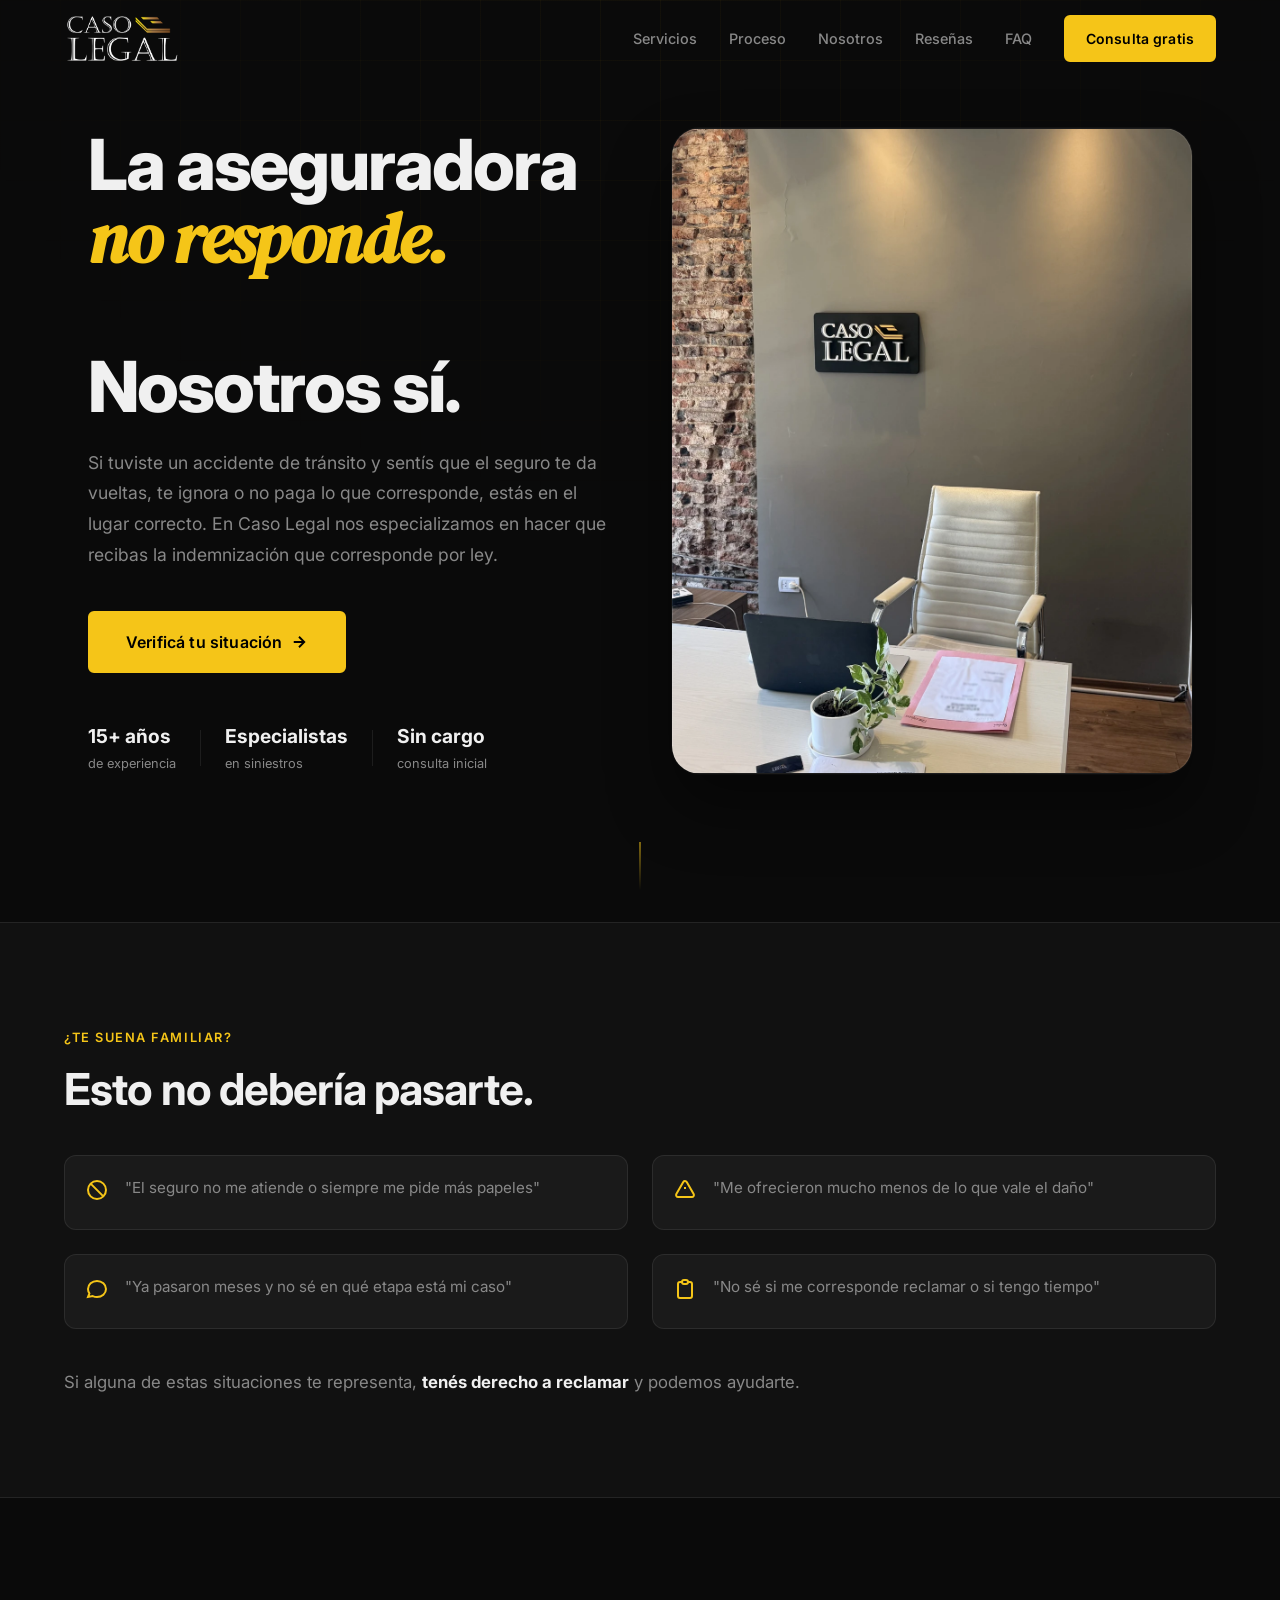
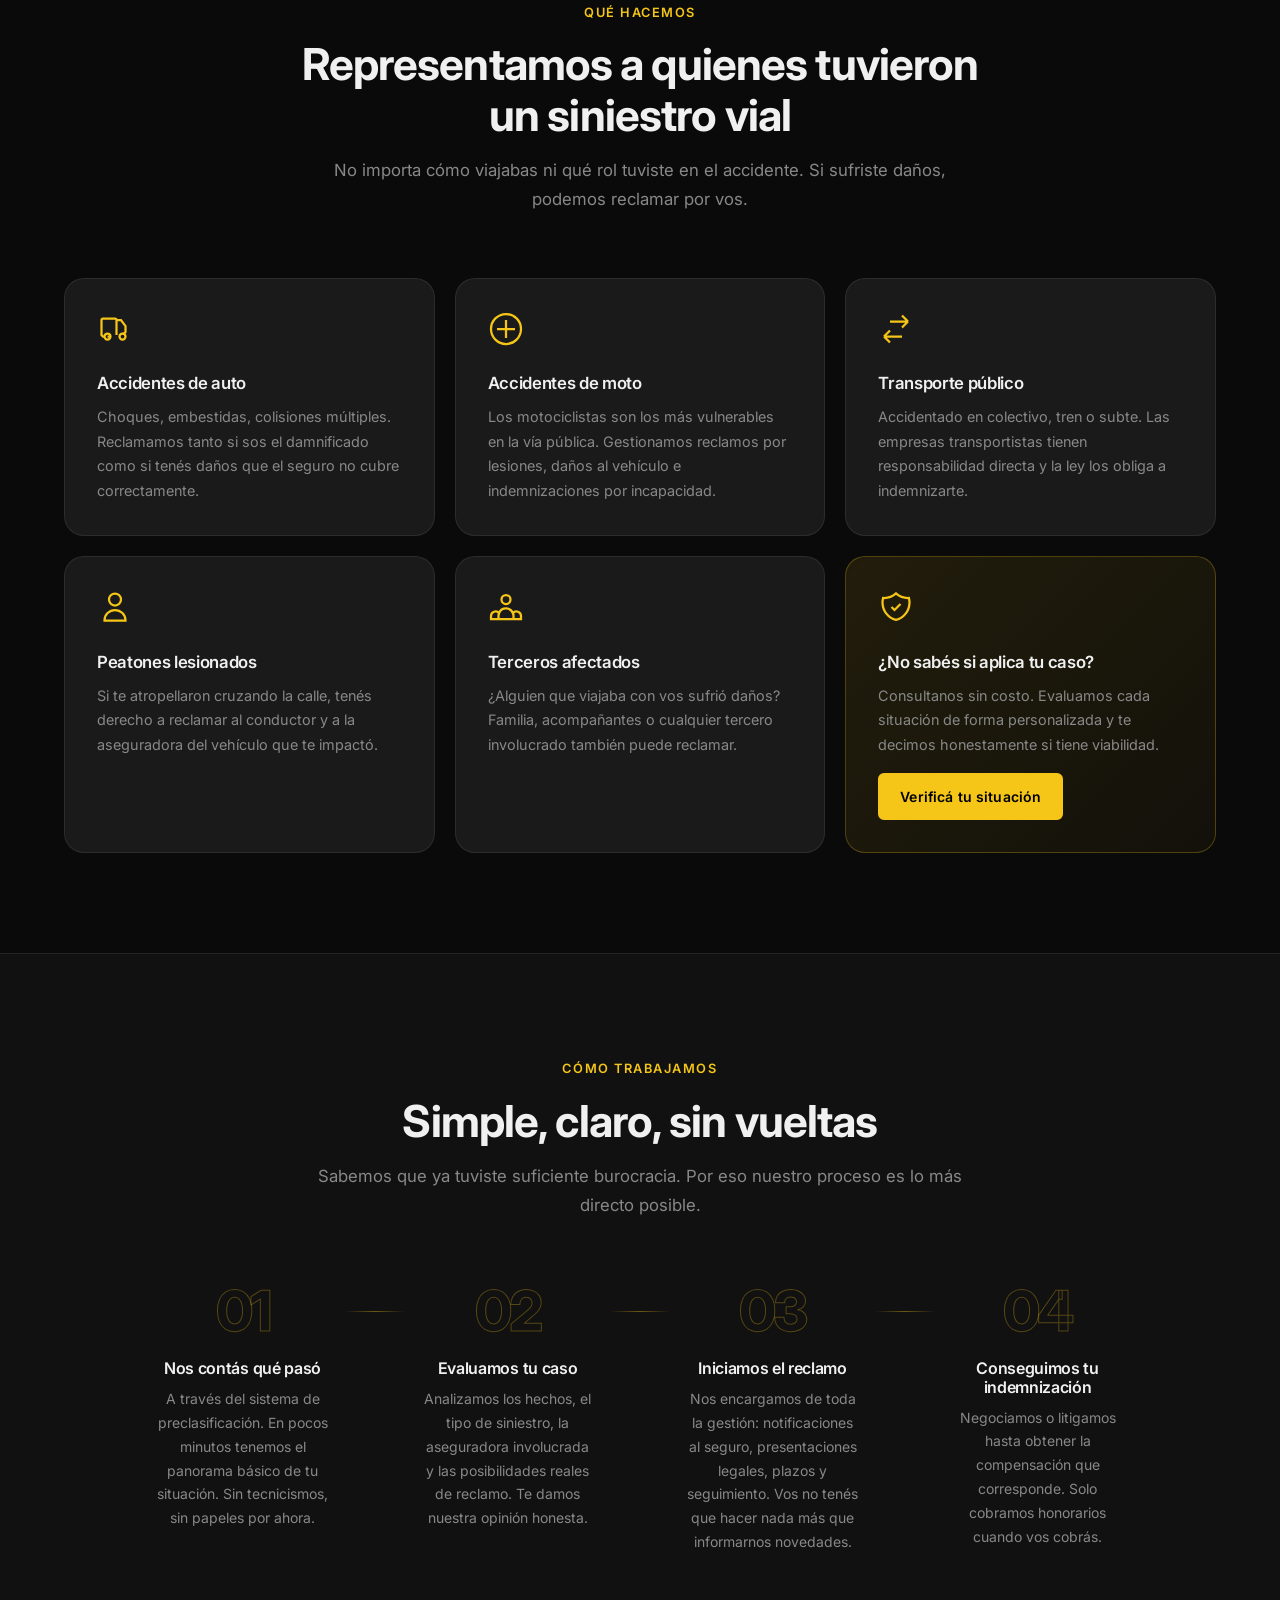
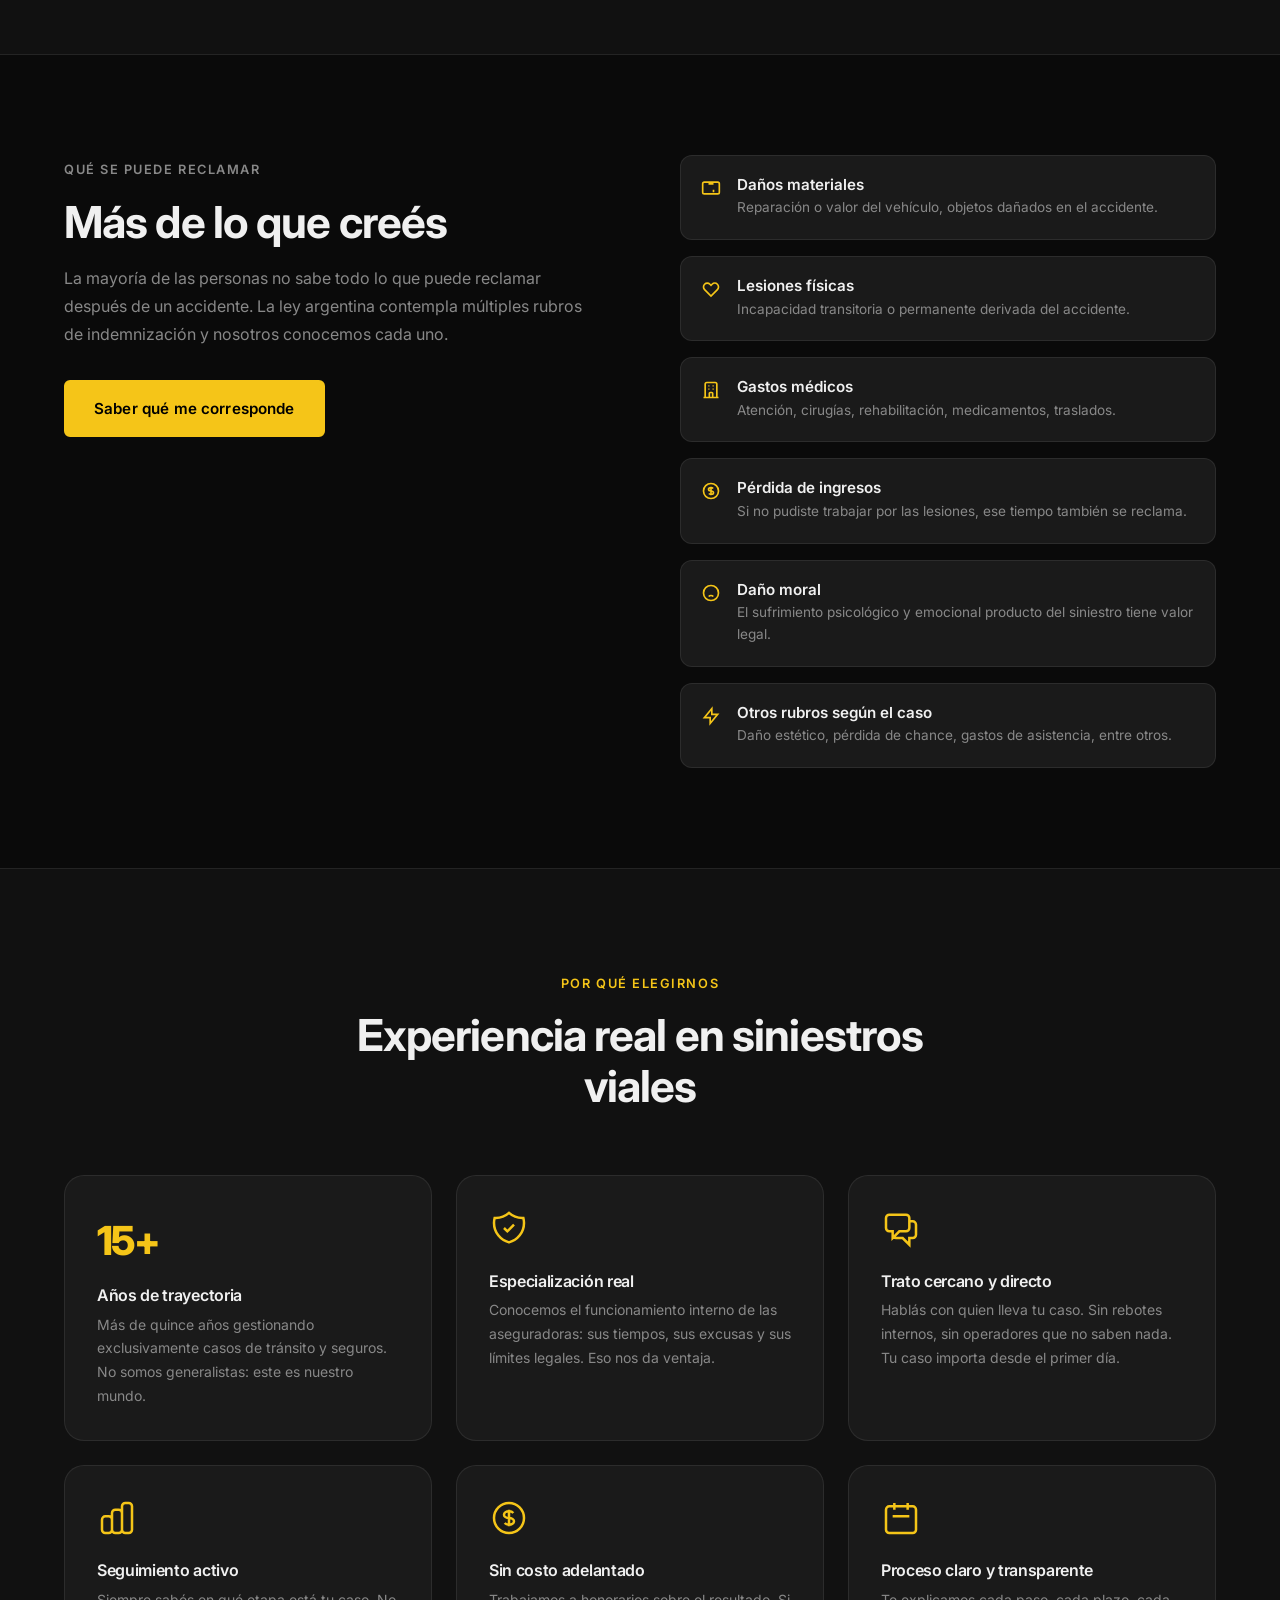
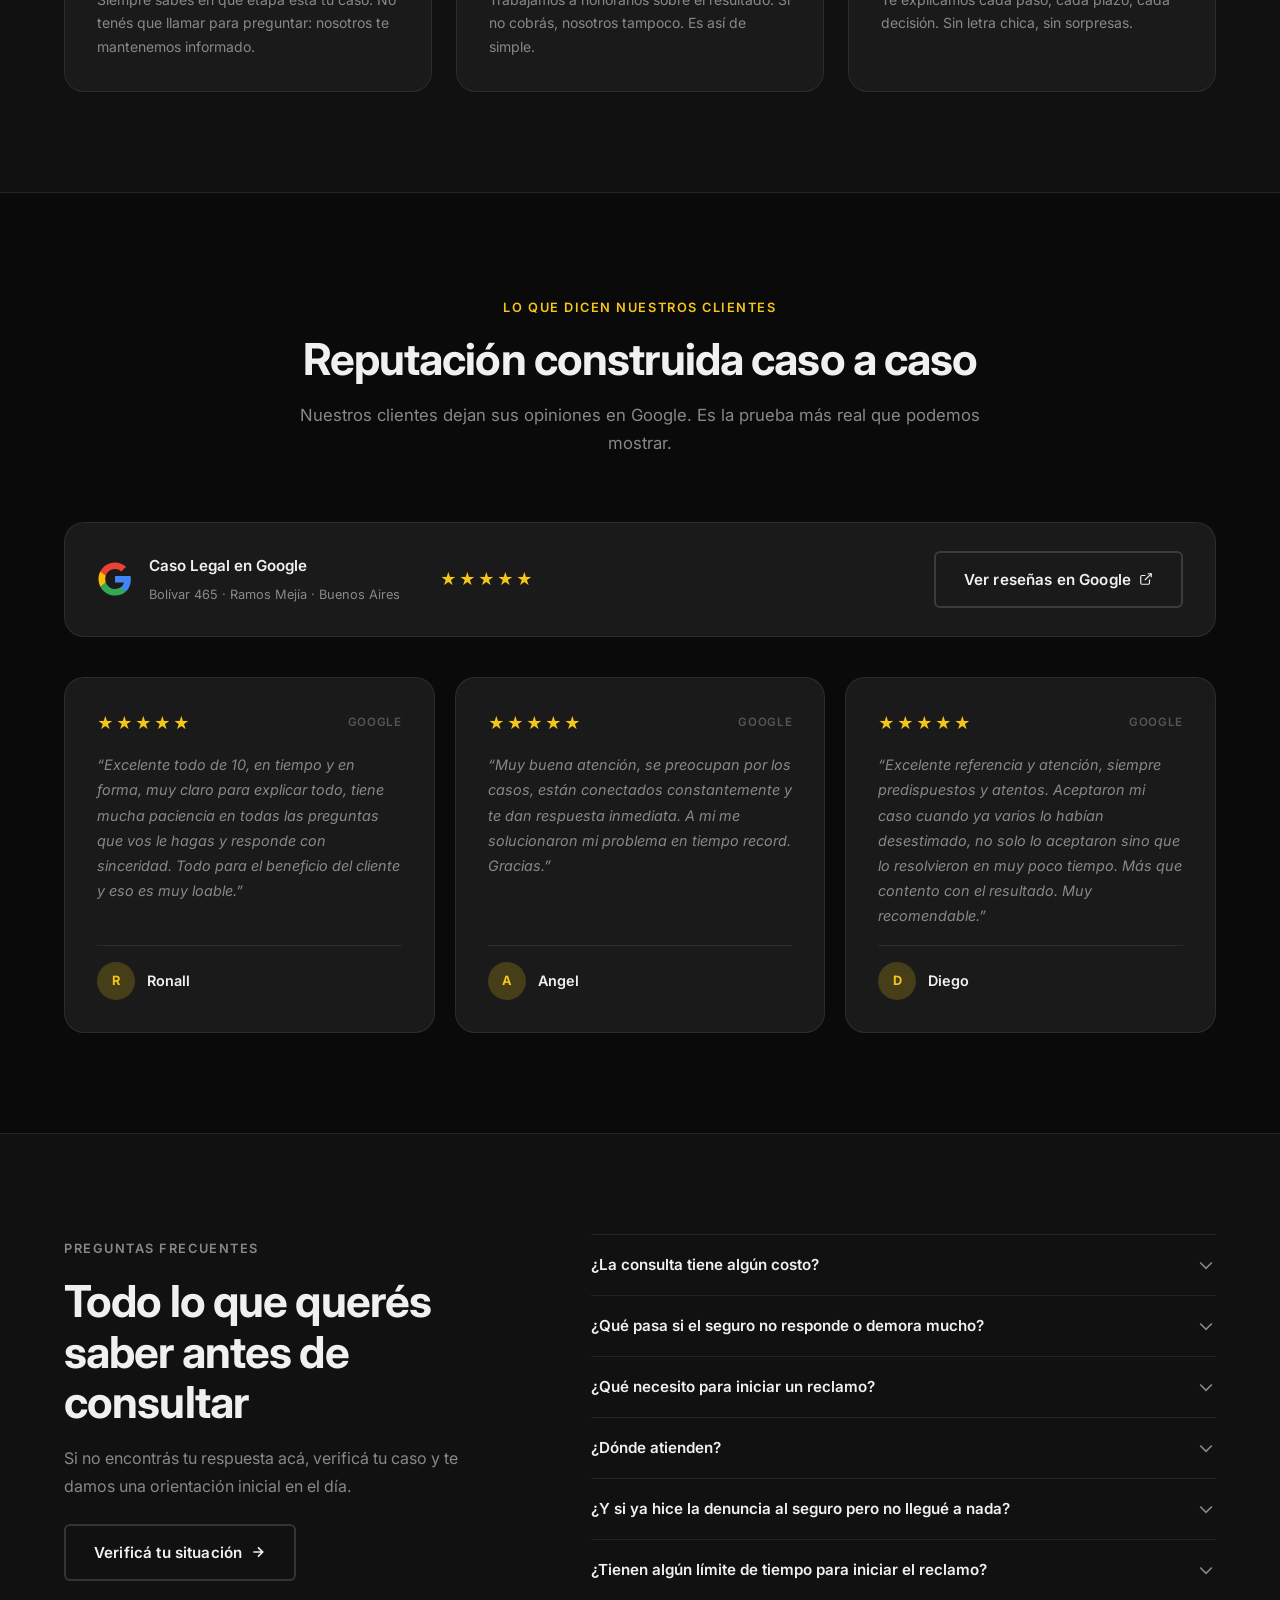
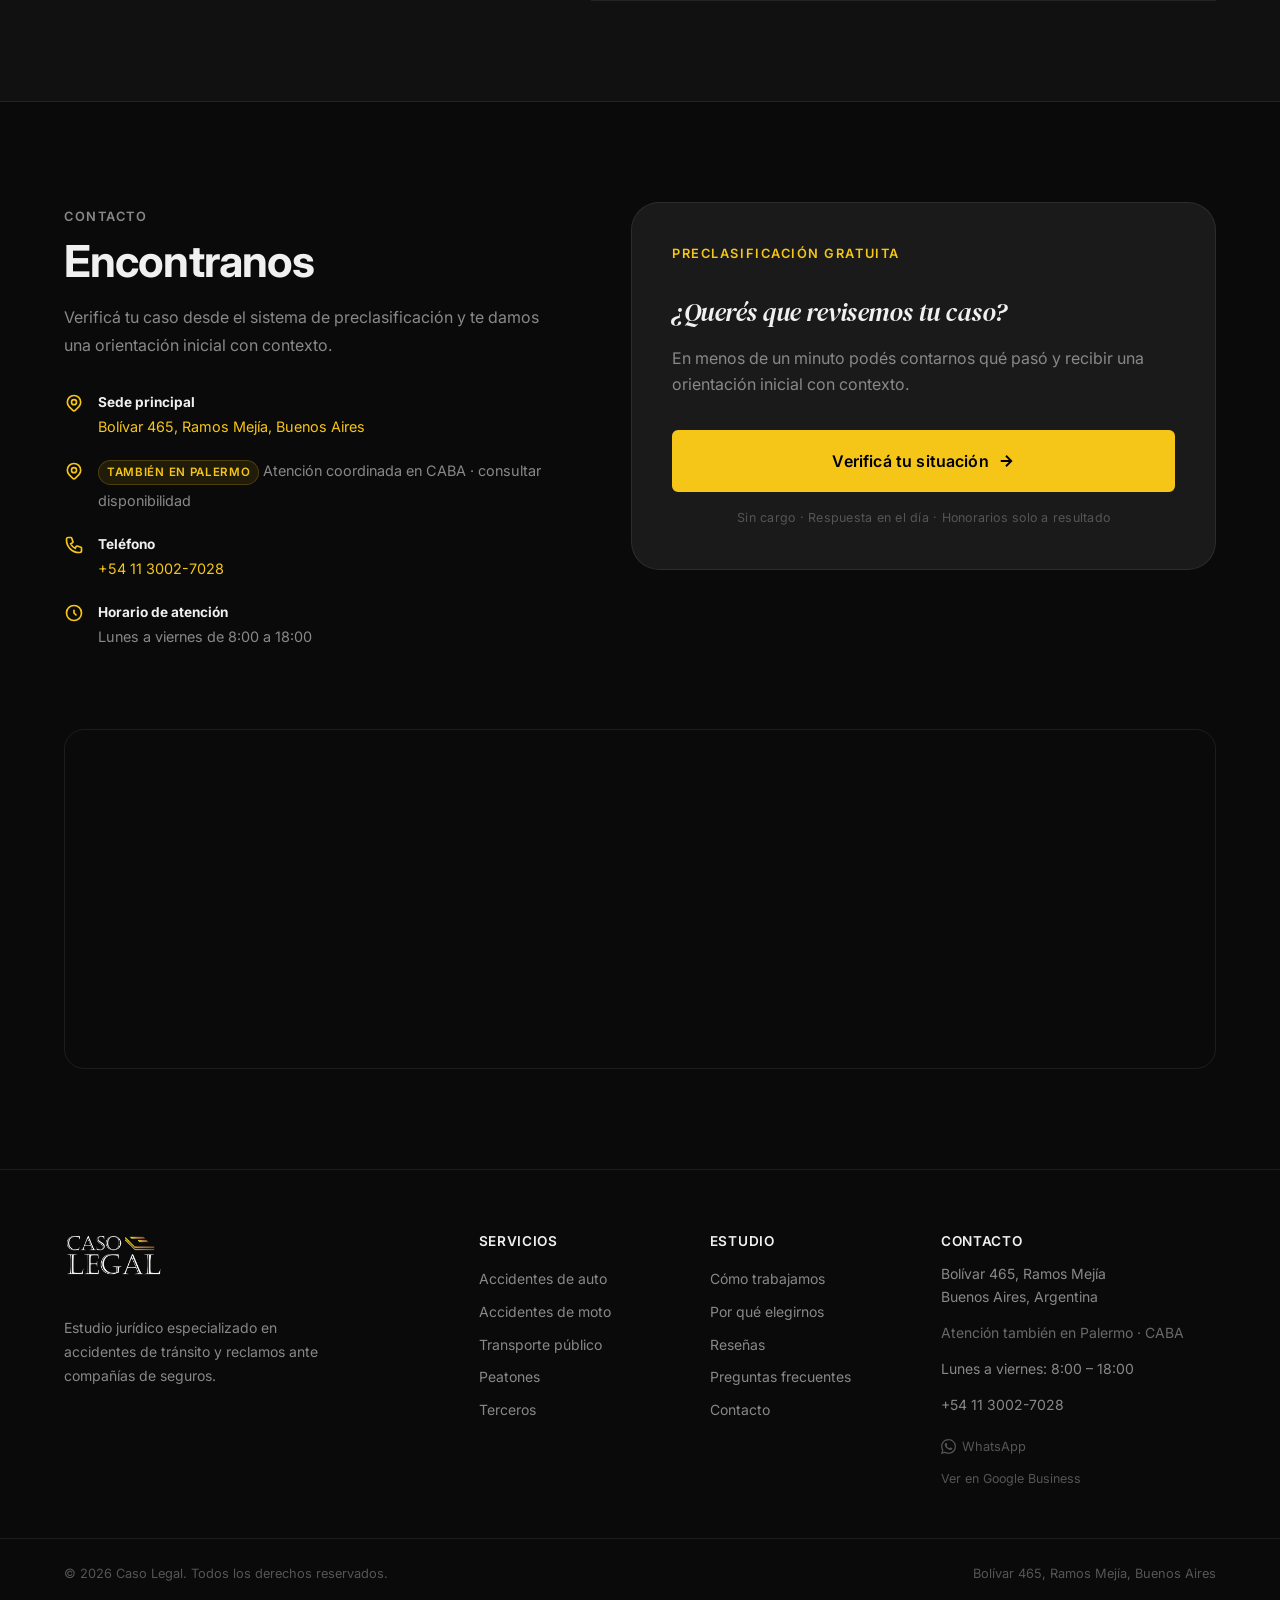
==== index.html @ 90c389dd "Fix SEO: corregir URLs con espacios y 404 de favicon - Encodear espacio en og:image y favicon href (" ====
<!DOCTYPE html>
<html lang="es">
<head>
  <!-- Google tag (gtag.js) -->
  <script async src="https://www.googletagmanager.com/gtag/js?id=G-5CNLB4M6X0"></script>
  <script>
    window.dataLayer = window.dataLayer || [];
    function gtag(){dataLayer.push(arguments);}
    gtag('js', new Date());
    gtag('config', 'G-5CNLB4M6X0');
  </script>
  <meta charset="UTF-8" />
  <meta name="viewport" content="width=device-width, initial-scale=1.0" />
  <title>Caso Legal | Abogados en Accidentes de Tránsito y Reclamos a Seguros — Ramos Mejía</title>
  <meta name="description" content="¿La aseguradora no responde o no paga lo que corresponde? En Caso Legal somos abogados especializados en accidentes de tránsito y reclamos ante seguros. Consulta gratuita. Ramos Mejía, Buenos Aires." />
  <meta name="keywords" content="abogado accidente tránsito, reclamo seguro, siniestro vial, indemnización, Ramos Mejía, Buenos Aires, GBA" />
  <meta property="og:title" content="Caso Legal | Reclamos ante Aseguradoras — Ramos Mejía" />
  <meta property="og:description" content="¿El seguro no te responde? Somos abogados especializados en accidentes de tránsito. Consulta gratuita, sin compromiso." />
  <meta property="og:type" content="website" />
  <meta property="og:url" content="https://casolegal.com.ar/" />
  <meta property="og:image" content="https://casolegal.com.ar/Logo/logo%20chico.png" />
  <meta name="robots" content="index, follow" />
  <link rel="canonical" href="https://casolegal.com.ar/" />
  <link rel="icon" href="/Logo/logo%20chico.png" type="image/png" />
  <link rel="preconnect" href="https://fonts.googleapis.com" />
  <link rel="preconnect" href="https://fonts.gstatic.com" crossorigin />
  <link href="https://fonts.googleapis.com/css2?family=Inter:wght@300;400;500;600;700;800;900&family=DM+Serif+Display:ital@0;1&display=swap" rel="stylesheet" />
  <link rel="stylesheet" href="styles.css" />
  <!-- Schema.org LegalService -->
  <script type="application/ld+json">
  {
    "@context": "https://schema.org",
    "@type": "LegalService",
    "name": "Caso Legal",
    "description": "Estudio jurídico especializado en accidentes de tránsito y reclamos ante compañías de seguros en Ramos Mejía y Palermo, AMBA.",
    "url": "https://casolegal.com.ar/",
    "telephone": "+54-11-3002-7028",
    "priceRange": "Sin costo inicial — honorarios sobre resultado",
    "openingHours": "Mo-Fr 08:00-18:00",
    "address": {
      "@type": "PostalAddress",
      "streetAddress": "Bolívar 465",
      "addressLocality": "Ramos Mejía",
      "addressRegion": "Buenos Aires",
      "addressCountry": "AR"
    },
    "geo": {
      "@type": "GeoCoordinates",
      "latitude": -34.6445,
      "longitude": -58.5632
    },
    "areaServed": [
      {"@type": "City", "name": "Ramos Mejía"},
      {"@type": "City", "name": "Buenos Aires"},
      {"@type": "AdministrativeArea", "name": "Gran Buenos Aires"}
    ],
    "hasOfferCatalog": {
      "@type": "OfferCatalog",
      "name": "Servicios legales en siniestros viales",
      "itemListElement": [
        {"@type": "Offer", "itemOffered": {"@type": "Service", "name": "Reclamos por accidentes de auto"}},
        {"@type": "Offer", "itemOffered": {"@type": "Service", "name": "Reclamos por accidentes de moto"}},
        {"@type": "Offer", "itemOffered": {"@type": "Service", "name": "Accidentes en transporte público"}},
        {"@type": "Offer", "itemOffered": {"@type": "Service", "name": "Peatones lesionados"}},
        {"@type": "Offer", "itemOffered": {"@type": "Service", "name": "Reclamos ante aseguradoras"}}
      ]
    },
    "aggregateRating": {
      "@type": "AggregateRating",
      "ratingValue": "5.0",
      "reviewCount": "74"
    },
    "sameAs": [
      "https://share.google/JOAgmfqNT6yt0iKP3"
    ]
  }
  </script>

  <!-- Schema.org FAQPage — genera rich snippets en resultados de Google -->
  <script type="application/ld+json">
  {
    "@context": "https://schema.org",
    "@type": "FAQPage",
    "mainEntity": [
      {
        "@type": "Question",
        "name": "¿La consulta tiene algún costo?",
        "acceptedAnswer": {
          "@type": "Answer",
          "text": "No. La consulta inicial es completamente gratuita y sin compromiso. Evaluamos tu caso, te explicamos si tenés posibilidades reales de reclamo y recién ahí decidís si querés seguir con nosotros."
        }
      },
      {
        "@type": "Question",
        "name": "¿Qué pasa si el seguro no responde o demora mucho?",
        "acceptedAnswer": {
          "@type": "Answer",
          "text": "La demora o falta de respuesta de una aseguradora puede tener consecuencias legales para ellos. En Caso Legal sabemos cómo presionar dentro del marco legal para que la aseguradora responda y cumpla con sus obligaciones."
        }
      },
      {
        "@type": "Question",
        "name": "¿Qué necesito para iniciar un reclamo?",
        "acceptedAnswer": {
          "@type": "Answer",
          "text": "Con los datos básicos del accidente alcanza para empezar: fecha, lugar, qué pasó y los datos del otro vehículo o empresa involucrada. Si tenés la denuncia policial o la del seguro, mejor, pero no es indispensable en esta etapa."
        }
      },
      {
        "@type": "Question",
        "name": "¿Dónde atienden?",
        "acceptedAnswer": {
          "@type": "Answer",
          "text": "La sede principal está en Bolívar 465, Ramos Mejía, Buenos Aires. También se coordina atención en Palermo para quienes están en CABA. Para casos del conurbano o de otras zonas, las consultas y el seguimiento pueden hacerse de forma remota."
        }
      },
      {
        "@type": "Question",
        "name": "¿Y si ya hice la denuncia al seguro pero no llegué a nada?",
        "acceptedAnswer": {
          "@type": "Answer",
          "text": "Podemos tomar el caso en cualquier etapa del proceso. Que ya hayas hecho la denuncia no significa que el reclamo terminó: muchas veces es el punto de partida de la negociación real."
        }
      },
      {
        "@type": "Question",
        "name": "¿Tienen algún límite de tiempo para iniciar el reclamo?",
        "acceptedAnswer": {
          "@type": "Answer",
          "text": "Sí. La ley establece plazos de prescripción para los reclamos. Depende del tipo de caso, pero en general son entre 1 y 3 años desde el accidente. Es importante no esperar demasiado y consultar antes de que prescriba el plazo."
        }
      }
    ]
  }
  </script>
</head>
<body>

  <!-- ========== NAVBAR ========== -->
  <header class="navbar" id="navbar">
    <div class="container navbar__inner">
      <a href="#" class="navbar__logo" aria-label="Caso Legal - Inicio">
        <!--
          LOGO: archivo Logo/logo chico.png
          Si el logo incluye el texto "Caso Legal", el span de abajo se oculta automáticamente via CSS.
          Si el logo falla al cargar, el texto de respaldo aparece.
        -->
        <img
          src="Logo/logo chico.png"
          alt="Caso Legal"
          class="navbar__logo-img"
          onerror="this.style.display='none';this.nextElementSibling.removeAttribute('hidden');"
        />
        <span class="logo-text" hidden aria-hidden="true">Caso<span class="logo-accent">Legal</span></span>
      </a>
      <nav class="navbar__links" aria-label="Navegación principal">
        <a href="#servicios">Servicios</a>
        <a href="#como-trabajamos">Proceso</a>
        <a href="#por-que-nosotros">Nosotros</a>
        <a href="#reseñas">Reseñas</a>
        <a href="#faq">FAQ</a>
        <a href="#contacto" class="btn btn--sm btn--yellow">Consulta gratis</a>
      </nav>
      <button class="navbar__hamburger" id="hamburger" aria-label="Abrir menú" aria-expanded="false">
        <span></span><span></span><span></span>
      </button>
    </div>
    <div class="navbar__mobile-menu" id="mobileMenu" aria-hidden="true">
      <a href="#servicios" class="mobile-link">Servicios</a>
      <a href="#como-trabajamos" class="mobile-link">Proceso</a>
      <a href="#por-que-nosotros" class="mobile-link">Nosotros</a>
      <a href="#reseñas" class="mobile-link">Reseñas</a>
      <a href="#faq" class="mobile-link">FAQ</a>
      <a href="#contacto" class="mobile-link mobile-link--cta">Consulta gratis</a>
    </div>
  </header>

  <main>

    <!-- ========== HERO ========== -->
    <section class="hero" id="inicio">
      <div class="hero__bg-grid" aria-hidden="true"></div>
      <div class="container hero__inner">
        <div class="hero__content fade-in">
          <h1 class="hero__headline">
            La aseguradora<br/>
            <em>no responde.</em><br/>
            Nosotros sí.
          </h1>
          <p class="hero__subheadline">
            Si tuviste un accidente de tránsito y sentís que el seguro te da vueltas, te ignora o no paga lo que corresponde, estás en el lugar correcto. En Caso Legal nos especializamos en hacer que recibas la indemnización que corresponde por ley.
          </p>
          <div class="hero__ctas">
            <a href="https://consulta.casolegal.com.ar" class="btn btn--yellow btn--lg" target="_blank" rel="noopener noreferrer">
              Verificá tu situación
              <svg width="18" height="18" viewBox="0 0 24 24" fill="none" stroke="currentColor" stroke-width="2.5" aria-hidden="true"><path d="M5 12h14M12 5l7 7-7 7"/></svg>
            </a>
          </div>
          <div class="hero__trust">
            <div class="trust-item">
              <strong>15+ años</strong>
              <span>de experiencia</span>
            </div>
            <div class="trust-divider" aria-hidden="true"></div>
            <div class="trust-item">
              <strong>Especialistas</strong>
              <span>en siniestros</span>
            </div>
            <div class="trust-divider" aria-hidden="true"></div>
            <div class="trust-item">
              <strong>Sin cargo</strong>
              <span>consulta inicial</span>
            </div>
          </div>
        </div>
        <!--
          FOTO HERO: Imágenes/Caso Legal Ofi.png
          ══════════════════════════════════════════════════════
          Imagen ya sanitizada (datos sensibles eliminados).
          background-position: center center — ajustar si hace falta
          cambiar el encuadre según la composición de la foto.
          ══════════════════════════════════════════════════════
        -->
        <div class="hero__photo fade-in fade-in--delay" style="background-image: url('Imágenes/Caso Legal Ofi.webp');" role="img" aria-label="Estudio Caso Legal — Bolívar 465, Ramos Mejía">
        </div>
      </div>
      <div class="hero__scroll-indicator" aria-hidden="true">
        <div class="scroll-line"></div>
      </div>
    </section>

    <!-- ========== PROBLEMA ========== -->
    <section class="problema">
      <div class="container">
        <div class="problema__inner fade-in">
          <p class="section-eyebrow">¿Te suena familiar?</p>
          <h2 class="problema__headline">Esto no debería pasarte.</h2>
          <div class="problema__grid">
            <div class="problema__item">
              <div class="problema__icon" aria-hidden="true">
                <svg width="24" height="24" viewBox="0 0 24 24" fill="none" stroke="currentColor" stroke-width="2"><path d="M18.364 18.364A9 9 0 005.636 5.636m12.728 12.728A9 9 0 015.636 5.636m12.728 12.728L5.636 5.636"/></svg>
              </div>
              <p>"El seguro no me atiende o siempre me pide más papeles"</p>
            </div>
            <div class="problema__item">
              <div class="problema__icon" aria-hidden="true">
                <svg width="24" height="24" viewBox="0 0 24 24" fill="none" stroke="currentColor" stroke-width="2"><path d="M12 9v2m0 4h.01m-6.938 4h13.856c1.54 0 2.502-1.667 1.732-3L13.732 4c-.77-1.333-2.694-1.333-3.464 0L3.34 16c-.77 1.333.192 3 1.732 3z"/></svg>
              </div>
              <p>"Me ofrecieron mucho menos de lo que vale el daño"</p>
            </div>
            <div class="problema__item">
              <div class="problema__icon" aria-hidden="true">
                <svg width="24" height="24" viewBox="0 0 24 24" fill="none" stroke="currentColor" stroke-width="2"><path d="M8 12h.01M12 12h.01M16 12h.01M21 12c0 4.418-4.03 8-9 8a9.863 9.863 0 01-4.255-.949L3 20l1.395-3.72C3.512 15.042 3 13.574 3 12c0-4.418 4.03-8 9-8s9 3.582 9 8z"/></svg>
              </div>
              <p>"Ya pasaron meses y no sé en qué etapa está mi caso"</p>
            </div>
            <div class="problema__item">
              <div class="problema__icon" aria-hidden="true">
                <svg width="24" height="24" viewBox="0 0 24 24" fill="none" stroke="currentColor" stroke-width="2"><path d="M9 5H7a2 2 0 00-2 2v12a2 2 0 002 2h10a2 2 0 002-2V7a2 2 0 00-2-2h-2M9 5a2 2 0 002 2h2a2 2 0 002-2M9 5a2 2 0 012-2h2a2 2 0 012 2"/></svg>
              </div>
              <p>"No sé si me corresponde reclamar o si tengo tiempo"</p>
            </div>
          </div>
          <p class="problema__conclusion">
            Si alguna de estas situaciones te representa, <strong>tenés derecho a reclamar</strong> y podemos ayudarte.
          </p>
        </div>
      </div>
    </section>

    <!-- ========== SERVICIOS ========== -->
    <section class="servicios" id="servicios">
      <div class="container">
        <div class="section-header fade-in">
          <p class="section-eyebrow">Qué hacemos</p>
          <h2 class="section-title">Representamos a quienes tuvieron un siniestro vial</h2>
          <p class="section-subtitle">No importa cómo viajabas ni qué rol tuviste en el accidente. Si sufriste daños, podemos reclamar por vos.</p>
        </div>
        <div class="servicios__grid">
          <div class="servicio-card fade-in">
            <div class="servicio-card__icon" aria-hidden="true">
              <svg width="36" height="36" viewBox="0 0 24 24" fill="none" stroke="currentColor" stroke-width="1.5"><path d="M9 17a2 2 0 11-4 0 2 2 0 014 0zM19 17a2 2 0 11-4 0 2 2 0 014 0z"/><path d="M13 16V6a1 1 0 00-1-1H4a1 1 0 00-1 1v10l1 1h1m8-11h3l3 4v4l-1 1h-1M9 17H7"/></svg>
            </div>
            <h3>Accidentes de auto</h3>
            <p>Choques, embestidas, colisiones múltiples. Reclamamos tanto si sos el damnificado como si tenés daños que el seguro no cubre correctamente.</p>
          </div>
          <div class="servicio-card fade-in">
            <div class="servicio-card__icon" aria-hidden="true">
              <svg width="36" height="36" viewBox="0 0 24 24" fill="none" stroke="currentColor" stroke-width="1.5"><path d="M12 6v6m0 0v6m0-6h6m-6 0H6"/><circle cx="12" cy="12" r="10"/></svg>
            </div>
            <h3>Accidentes de moto</h3>
            <p>Los motociclistas son los más vulnerables en la vía pública. Gestionamos reclamos por lesiones, daños al vehículo e indemnizaciones por incapacidad.</p>
          </div>
          <div class="servicio-card fade-in">
            <div class="servicio-card__icon" aria-hidden="true">
              <svg width="36" height="36" viewBox="0 0 24 24" fill="none" stroke="currentColor" stroke-width="1.5"><path d="M8 7h12m0 0l-4-4m4 4l-4 4m0 6H4m0 0l4 4m-4-4l4-4"/></svg>
            </div>
            <h3>Transporte público</h3>
            <p>Accidentado en colectivo, tren o subte. Las empresas transportistas tienen responsabilidad directa y la ley los obliga a indemnizarte.</p>
          </div>
          <div class="servicio-card fade-in">
            <div class="servicio-card__icon" aria-hidden="true">
              <svg width="36" height="36" viewBox="0 0 24 24" fill="none" stroke="currentColor" stroke-width="1.5"><path d="M16 7a4 4 0 11-8 0 4 4 0 018 0zM12 14a7 7 0 00-7 7h14a7 7 0 00-7-7z"/></svg>
            </div>
            <h3>Peatones lesionados</h3>
            <p>Si te atropellaron cruzando la calle, tenés derecho a reclamar al conductor y a la aseguradora del vehículo que te impactó.</p>
          </div>
          <div class="servicio-card fade-in">
            <div class="servicio-card__icon" aria-hidden="true">
              <svg width="36" height="36" viewBox="0 0 24 24" fill="none" stroke="currentColor" stroke-width="1.5"><path d="M17 20h5v-2a3 3 0 00-5.356-1.857M17 20H7m10 0v-2c0-.656-.126-1.283-.356-1.857M7 20H2v-2a3 3 0 015.356-1.857M7 20v-2c0-.656.126-1.283.356-1.857m0 0a5.002 5.002 0 019.288 0M15 7a3 3 0 11-6 0 3 3 0 016 0z"/></svg>
            </div>
            <h3>Terceros afectados</h3>
            <p>¿Alguien que viajaba con vos sufrió daños? Familia, acompañantes o cualquier tercero involucrado también puede reclamar.</p>
          </div>
          <div class="servicio-card servicio-card--highlight fade-in">
            <div class="servicio-card__icon" aria-hidden="true">
              <svg width="36" height="36" viewBox="0 0 24 24" fill="none" stroke="currentColor" stroke-width="1.5"><path d="M9 12l2 2 4-4m5.618-4.016A11.955 11.955 0 0112 2.944a11.955 11.955 0 01-8.618 3.04A12.02 12.02 0 003 9c0 5.591 3.824 10.29 9 11.622 5.176-1.332 9-6.03 9-11.622 0-1.042-.133-2.052-.382-3.016z"/></svg>
            </div>
            <h3>¿No sabés si aplica tu caso?</h3>
            <p>Consultanos sin costo. Evaluamos cada situación de forma personalizada y te decimos honestamente si tiene viabilidad.</p>
            <a href="https://consulta.casolegal.com.ar" class="btn btn--yellow btn--sm" style="margin-top:1rem;" target="_blank" rel="noopener noreferrer">Verificá tu situación</a>
          </div>
        </div>
      </div>
    </section>

    <!-- ========== PROCESO ========== -->
    <section class="proceso" id="como-trabajamos">
      <div class="container">
        <div class="section-header fade-in">
          <p class="section-eyebrow">Cómo trabajamos</p>
          <h2 class="section-title">Simple, claro, sin vueltas</h2>
          <p class="section-subtitle">Sabemos que ya tuviste suficiente burocracia. Por eso nuestro proceso es lo más directo posible.</p>
        </div>
        <div class="proceso__steps">
          <div class="proceso__step fade-in">
            <div class="proceso__number" aria-hidden="true">01</div>
            <div class="proceso__content">
              <h3>Nos contás qué pasó</h3>
              <p>A través del sistema de preclasificación. En pocos minutos tenemos el panorama básico de tu situación. Sin tecnicismos, sin papeles por ahora.</p>
            </div>
          </div>
          <div class="proceso__connector" aria-hidden="true"></div>
          <div class="proceso__step fade-in">
            <div class="proceso__number" aria-hidden="true">02</div>
            <div class="proceso__content">
              <h3>Evaluamos tu caso</h3>
              <p>Analizamos los hechos, el tipo de siniestro, la aseguradora involucrada y las posibilidades reales de reclamo. Te damos nuestra opinión honesta.</p>
            </div>
          </div>
          <div class="proceso__connector" aria-hidden="true"></div>
          <div class="proceso__step fade-in">
            <div class="proceso__number" aria-hidden="true">03</div>
            <div class="proceso__content">
              <h3>Iniciamos el reclamo</h3>
              <p>Nos encargamos de toda la gestión: notificaciones al seguro, presentaciones legales, plazos y seguimiento. Vos no tenés que hacer nada más que informarnos novedades.</p>
            </div>
          </div>
          <div class="proceso__connector" aria-hidden="true"></div>
          <div class="proceso__step fade-in">
            <div class="proceso__number" aria-hidden="true">04</div>
            <div class="proceso__content">
              <h3>Conseguimos tu indemnización</h3>
              <p>Negociamos o litigamos hasta obtener la compensación que corresponde. Solo cobramos honorarios cuando vos cobrás.</p>
            </div>
          </div>
        </div>
      </div>
    </section>

    <!-- ========== QUÉ SE PUEDE RECLAMAR ========== -->
    <section class="rubros">
      <div class="container">
        <div class="rubros__inner">
          <div class="rubros__left fade-in">
            <p class="section-eyebrow">Qué se puede reclamar</p>
            <h2 class="section-title">Más de lo que creés</h2>
            <p>La mayoría de las personas no sabe todo lo que puede reclamar después de un accidente. La ley argentina contempla múltiples rubros de indemnización y nosotros conocemos cada uno.</p>
            <a href="#contacto" class="btn btn--yellow" style="margin-top:2rem;">Saber qué me corresponde</a>
          </div>
          <div class="rubros__right">
            <div class="rubro-item fade-in">
              <div class="rubro-item__icon" aria-hidden="true">
                <svg width="20" height="20" viewBox="0 0 24 24" fill="none" stroke="currentColor" stroke-width="2"><path d="M9 7h6m0 10v-3m-3 3h.01M9 17h.01M9 11h.01M12 11h.01M15 11h.01M4 19h16a2 2 0 002-2V7a2 2 0 00-2-2H4a2 2 0 00-2 2v10a2 2 0 002 2z"/></svg>
              </div>
              <div>
                <h4>Daños materiales</h4>
                <p>Reparación o valor del vehículo, objetos dañados en el accidente.</p>
              </div>
            </div>
            <div class="rubro-item fade-in">
              <div class="rubro-item__icon" aria-hidden="true">
                <svg width="20" height="20" viewBox="0 0 24 24" fill="none" stroke="currentColor" stroke-width="2"><path d="M4.318 6.318a4.5 4.5 0 000 6.364L12 20.364l7.682-7.682a4.5 4.5 0 00-6.364-6.364L12 7.636l-1.318-1.318a4.5 4.5 0 00-6.364 0z"/></svg>
              </div>
              <div>
                <h4>Lesiones físicas</h4>
                <p>Incapacidad transitoria o permanente derivada del accidente.</p>
              </div>
            </div>
            <div class="rubro-item fade-in">
              <div class="rubro-item__icon" aria-hidden="true">
                <svg width="20" height="20" viewBox="0 0 24 24" fill="none" stroke="currentColor" stroke-width="2"><path d="M19 21V5a2 2 0 00-2-2H7a2 2 0 00-2 2v16m14 0h2m-2 0h-5m-9 0H3m2 0h5M9 7h1m-1 4h1m4-4h1m-1 4h1m-5 10v-5a1 1 0 011-1h2a1 1 0 011 1v5m-4 0h4"/></svg>
              </div>
              <div>
                <h4>Gastos médicos</h4>
                <p>Atención, cirugías, rehabilitación, medicamentos, traslados.</p>
              </div>
            </div>
            <div class="rubro-item fade-in">
              <div class="rubro-item__icon" aria-hidden="true">
                <svg width="20" height="20" viewBox="0 0 24 24" fill="none" stroke="currentColor" stroke-width="2"><path d="M12 8c-1.657 0-3 .895-3 2s1.343 2 3 2 3 .895 3 2-1.343 2-3 2m0-8c1.11 0 2.08.402 2.599 1M12 8V7m0 1v8m0 0v1m0-1c-1.11 0-2.08-.402-2.599-1M21 12a9 9 0 11-18 0 9 9 0 0118 0z"/></svg>
              </div>
              <div>
                <h4>Pérdida de ingresos</h4>
                <p>Si no pudiste trabajar por las lesiones, ese tiempo también se reclama.</p>
              </div>
            </div>
            <div class="rubro-item fade-in">
              <div class="rubro-item__icon" aria-hidden="true">
                <svg width="20" height="20" viewBox="0 0 24 24" fill="none" stroke="currentColor" stroke-width="2"><path d="M9.172 16.172a4 4 0 015.656 0M9 10h.01M15 10h.01M21 12a9 9 0 11-18 0 9 9 0 0118 0z"/></svg>
              </div>
              <div>
                <h4>Daño moral</h4>
                <p>El sufrimiento psicológico y emocional producto del siniestro tiene valor legal.</p>
              </div>
            </div>
            <div class="rubro-item fade-in">
              <div class="rubro-item__icon" aria-hidden="true">
                <svg width="20" height="20" viewBox="0 0 24 24" fill="none" stroke="currentColor" stroke-width="2"><path d="M13 10V3L4 14h7v7l9-11h-7z"/></svg>
              </div>
              <div>
                <h4>Otros rubros según el caso</h4>
                <p>Daño estético, pérdida de chance, gastos de asistencia, entre otros.</p>
              </div>
            </div>
          </div>
        </div>
      </div>
    </section>

    <!-- ========== POR QUÉ ELEGIRNOS ========== -->
    <section class="nosotros" id="por-que-nosotros">
      <div class="container">
        <div class="section-header fade-in">
          <p class="section-eyebrow">Por qué elegirnos</p>
          <h2 class="section-title">Experiencia real en siniestros viales</h2>
        </div>
        <div class="nosotros__grid">
          <div class="nosotros__feature fade-in">
            <div class="nosotros__feature-number" aria-hidden="true">15+</div>
            <h3>Años de trayectoria</h3>
            <p>Más de quince años gestionando exclusivamente casos de tránsito y seguros. No somos generalistas: este es nuestro mundo.</p>
          </div>
          <div class="nosotros__feature fade-in">
            <div class="nosotros__feature-icon" aria-hidden="true">
              <svg width="40" height="40" viewBox="0 0 24 24" fill="none" stroke="currentColor" stroke-width="1.5"><path d="M9 12l2 2 4-4m5.618-4.016A11.955 11.955 0 0112 2.944a11.955 11.955 0 01-8.618 3.04A12.02 12.02 0 003 9c0 5.591 3.824 10.29 9 11.622 5.176-1.332 9-6.03 9-11.622 0-1.042-.133-2.052-.382-3.016z"/></svg>
            </div>
            <h3>Especialización real</h3>
            <p>Conocemos el funcionamiento interno de las aseguradoras: sus tiempos, sus excusas y sus límites legales. Eso nos da ventaja.</p>
          </div>
          <div class="nosotros__feature fade-in">
            <div class="nosotros__feature-icon" aria-hidden="true">
              <svg width="40" height="40" viewBox="0 0 24 24" fill="none" stroke="currentColor" stroke-width="1.5"><path d="M17 8h2a2 2 0 012 2v6a2 2 0 01-2 2h-2v4l-4-4H9a1.994 1.994 0 01-1.414-.586m0 0L11 14h4a2 2 0 002-2V6a2 2 0 00-2-2H5a2 2 0 00-2 2v6a2 2 0 002 2h2v4l.586-.586z"/></svg>
            </div>
            <h3>Trato cercano y directo</h3>
            <p>Hablás con quien lleva tu caso. Sin rebotes internos, sin operadores que no saben nada. Tu caso importa desde el primer día.</p>
          </div>
          <div class="nosotros__feature fade-in">
            <div class="nosotros__feature-icon" aria-hidden="true">
              <svg width="40" height="40" viewBox="0 0 24 24" fill="none" stroke="currentColor" stroke-width="1.5"><path d="M9 19v-6a2 2 0 00-2-2H5a2 2 0 00-2 2v6a2 2 0 002 2h2a2 2 0 002-2zm0 0V9a2 2 0 012-2h2a2 2 0 012 2v10m-6 0a2 2 0 002 2h2a2 2 0 002-2m0 0V5a2 2 0 012-2h2a2 2 0 012 2v14a2 2 0 01-2 2h-2a2 2 0 01-2-2z"/></svg>
            </div>
            <h3>Seguimiento activo</h3>
            <p>Siempre sabés en qué etapa está tu caso. No tenés que llamar para preguntar: nosotros te mantenemos informado.</p>
          </div>
          <div class="nosotros__feature fade-in">
            <div class="nosotros__feature-icon" aria-hidden="true">
              <svg width="40" height="40" viewBox="0 0 24 24" fill="none" stroke="currentColor" stroke-width="1.5"><path d="M12 8c-1.657 0-3 .895-3 2s1.343 2 3 2 3 .895 3 2-1.343 2-3 2m0-8c1.11 0 2.08.402 2.599 1M12 8V7m0 1v8m0 0v1m0-1c-1.11 0-2.08-.402-2.599-1M21 12a9 9 0 11-18 0 9 9 0 0118 0z"/></svg>
            </div>
            <h3>Sin costo adelantado</h3>
            <p>Trabajamos a honorarios sobre el resultado. Si no cobrás, nosotros tampoco. Es así de simple.</p>
          </div>
          <div class="nosotros__feature fade-in">
            <div class="nosotros__feature-icon" aria-hidden="true">
              <svg width="40" height="40" viewBox="0 0 24 24" fill="none" stroke="currentColor" stroke-width="1.5"><path d="M8 7V3m8 4V3m-9 8h10M5 21h14a2 2 0 002-2V7a2 2 0 00-2-2H5a2 2 0 00-2 2v12a2 2 0 002 2z"/></svg>
            </div>
            <h3>Proceso claro y transparente</h3>
            <p>Te explicamos cada paso, cada plazo, cada decisión. Sin letra chica, sin sorpresas.</p>
          </div>
        </div>
      </div>
    </section>

    <!-- ========== RESEÑAS ========== -->
    <section class="reseñas" id="reseñas">
      <div class="container">
        <div class="section-header fade-in">
          <p class="section-eyebrow">Lo que dicen nuestros clientes</p>
          <h2 class="section-title">Reputación construida caso a caso</h2>
          <p class="section-subtitle">Nuestros clientes dejan sus opiniones en Google. Es la prueba más real que podemos mostrar.</p>
        </div>

        <!--
          ══════════════════════════════════════════════════════════
          BLOQUE DE REPUTACIÓN GOOGLE
          ══════════════════════════════════════════════════════════
          LINK DE GOOGLE BUSINESS: https://share.google/JOAgmfqNT6yt0iKP3
          Para reemplazarlo por la URL canónica del perfil, buscar
          "share.google/JOAgmfqNT6yt0iKP3" en todo el archivo y reemplazar.

          PLACEHOLDER RATING: actualizar los valores de abajo con los datos
          reales del perfil de Google Business antes de publicar.
          - google-rep__score: poner el número (ej: 4.8)
          - google-rep__count: poner la cantidad (ej: 127 reseñas en Google)
          Si no querés mostrar el número hasta tenerlo confirmado,
          podés comentar el bloque .google-rep__score completo.
          ══════════════════════════════════════════════════════════
        -->
        <div class="google-rep fade-in">
          <div class="google-rep__left">
            <div class="google-rep__brand">
              <!-- Ícono "G" de Google (SVG inline, colores originales) -->
              <svg class="google-rep__gicon" width="36" height="36" viewBox="0 0 24 24" aria-hidden="true">
                <path d="M22.56 12.25c0-.78-.07-1.53-.2-2.25H12v4.26h5.92c-.26 1.37-1.04 2.53-2.21 3.31v2.77h3.57c2.08-1.92 3.28-4.74 3.28-8.09z" fill="#4285F4"/>
                <path d="M12 23c2.97 0 5.46-.98 7.28-2.66l-3.57-2.77c-.98.66-2.23 1.06-3.71 1.06-2.86 0-5.29-1.93-6.16-4.53H2.18v2.84C3.99 20.53 7.7 23 12 23z" fill="#34A853"/>
                <path d="M5.84 14.09c-.22-.66-.35-1.36-.35-2.09s.13-1.43.35-2.09V7.07H2.18C1.43 8.55 1 10.22 1 12s.43 3.45 1.18 4.93l3.66-2.84z" fill="#FBBC05"/>
                <path d="M12 5.38c1.62 0 3.06.56 4.21 1.64l3.15-3.15C17.45 2.09 14.97 1 12 1 7.7 1 3.99 3.47 2.18 7.07l3.66 2.84c.87-2.6 3.3-4.53 6.16-4.53z" fill="#EA4335"/>
              </svg>
              <div>
                <strong>Caso Legal en Google</strong>
                <span>Bolívar 465 · Ramos Mejía · Buenos Aires</span>
              </div>
            </div>
            <div class="google-rep__score">
              <!--
                PLACEHOLDER: reemplazar con datos reales del perfil de Google Business.
                score = calificación promedio (ej: "4.8")
                count = cantidad de reseñas (ej: "84 reseñas")
              -->
              <span class="google-rep__number"><!-- score --></span>
              <span class="google-rep__stars" aria-hidden="true">★★★★★</span>
              <span class="google-rep__count"><!-- N reseñas en Google --></span>
            </div>
          </div>
          <div class="google-rep__right">
            <a href="https://share.google/JOAgmfqNT6yt0iKP3"
               class="btn btn--outline"
               target="_blank"
               rel="noopener noreferrer">
              Ver reseñas en Google
              <svg width="14" height="14" viewBox="0 0 24 24" fill="none" stroke="currentColor" stroke-width="2" aria-hidden="true"><path d="M18 13v6a2 2 0 01-2 2H5a2 2 0 01-2-2V8a2 2 0 012-2h6"/><polyline points="15 3 21 3 21 9"/><line x1="10" y1="14" x2="21" y2="3"/></svg>
            </a>
          </div>
        </div>

        <!--
          ══════════════════════════════════════════════════════════
          MODO A — WIDGET EXTERNO DE GOOGLE REVIEWS
          ══════════════════════════════════════════════════════════
          Para activar un widget dinámico de reseñas de Google:

          OPCIÓN 1 — ELFSIGHT (https://elfsight.com/google-reviews-widget/)
            1. Crear cuenta y configurar el widget con el perfil de Google Business
            2. Copiar el App ID del widget (formato UUID)
            3. Reemplazar "TU_APP_ID_AQUI" en el div de abajo
            4. Descomentar el bloque completo (div + script)

          OPCIÓN 2 — EMBEDSOCIAL / TAGEMBED / similar
            Seguir documentación del proveedor elegido.

          Si activás MODO A, podés comentar el bloque "MODO B" que sigue.
          ══════════════════════════════════════════════════════════
        -->
        <!--
        <div class="google-widget-container fade-in">
          <div class="elfsight-app-TU_APP_ID_AQUI" data-elfsight-app-lazy></div>
        </div>
        <script src="https://static.elfsight.com/platform/platform.js" async></script>
        -->

        <!--
          ══════════════════════════════════════════════════════════
          MODO B — TESTIMONIOS MANUALES (fallback)
          ══════════════════════════════════════════════════════════
          IMPORTANTE: Los tres testimonios de abajo son PLACEHOLDERS de ejemplo.
          Antes de publicar, reemplazarlos con reseñas reales tomadas de Google.
          Para cada reseña real: copiar el texto, nombre e inicial del cliente.
          Si activás el widget de MODO A, este bloque puede comentarse.
          ══════════════════════════════════════════════════════════
        -->
        <div class="reseñas__grid">

          <div class="reseña-card fade-in">
            <div class="reseña-card__header">
              <div class="reseña-card__stars" aria-label="5 estrellas">
                <span aria-hidden="true">★★★★★</span>
              </div>
              <span class="reseña-card__source">Google</span>
            </div>
            <blockquote>
              <p>Excelente todo de 10, en tiempo y en forma, muy claro para explicar todo, tiene mucha paciencia en todas las preguntas que vos le hagas y responde con sinceridad. Todo para el beneficio del cliente y eso es muy loable.</p>
            </blockquote>
            <footer class="reseña-card__author">
              <div class="reseña-card__avatar" aria-hidden="true">R</div>
              <div>
                <strong>Ronall</strong>
              </div>
            </footer>
          </div>

          <div class="reseña-card fade-in">
            <div class="reseña-card__header">
              <div class="reseña-card__stars" aria-label="5 estrellas">
                <span aria-hidden="true">★★★★★</span>
              </div>
              <span class="reseña-card__source">Google</span>
            </div>
            <blockquote>
              <p>Muy buena atención, se preocupan por los casos, están conectados constantemente y te dan respuesta inmediata. A mi me solucionaron mi problema en tiempo record. Gracias.</p>
            </blockquote>
            <footer class="reseña-card__author">
              <div class="reseña-card__avatar" aria-hidden="true">A</div>
              <div>
                <strong>Angel</strong>
              </div>
            </footer>
          </div>

          <div class="reseña-card fade-in">
            <div class="reseña-card__header">
              <div class="reseña-card__stars" aria-label="5 estrellas">
                <span aria-hidden="true">★★★★★</span>
              </div>
              <span class="reseña-card__source">Google</span>
            </div>
            <blockquote>
              <p>Excelente referencia y atención, siempre predispuestos y atentos. Aceptaron mi caso cuando ya varios lo habían desestimado, no solo lo aceptaron sino que lo resolvieron en muy poco tiempo. Más que contento con el resultado. Muy recomendable.</p>
            </blockquote>
            <footer class="reseña-card__author">
              <div class="reseña-card__avatar" aria-hidden="true">D</div>
              <div>
                <strong>Diego</strong>
              </div>
            </footer>
          </div>

        </div>
        <!-- FIN MODO B -->

      </div>
    </section>

    <!-- ========== FAQ ========== -->
    <section class="faq" id="faq">
      <div class="container">
        <div class="faq__inner">
          <div class="faq__left fade-in">
            <p class="section-eyebrow">Preguntas frecuentes</p>
            <h2 class="section-title">Todo lo que querés saber antes de consultar</h2>
            <p>Si no encontrás tu respuesta acá, verificá tu caso y te damos una orientación inicial en el día.</p>
            <a href="https://consulta.casolegal.com.ar" class="btn btn--outline" target="_blank" rel="noopener noreferrer" style="margin-top:1.5rem;">
              Verificá tu situación
              <svg width="16" height="16" viewBox="0 0 24 24" fill="none" stroke="currentColor" stroke-width="2.5" aria-hidden="true"><path d="M5 12h14M12 5l7 7-7 7"/></svg>
            </a>
          </div>
          <div class="faq__right">
            <div class="faq-item fade-in" data-faq>
              <button class="faq-item__question" aria-expanded="false">
                ¿La consulta tiene algún costo?
                <svg class="faq-item__icon" width="20" height="20" viewBox="0 0 24 24" fill="none" stroke="currentColor" stroke-width="2" aria-hidden="true"><path d="M19 9l-7 7-7-7"/></svg>
              </button>
              <div class="faq-item__answer">
                <p>No. La consulta inicial es completamente gratuita y sin compromiso. Evaluamos tu caso, te explicamos si tenés posibilidades reales de reclamo y recién ahí decidís si querés seguir con nosotros.</p>
              </div>
            </div>
            <div class="faq-item fade-in" data-faq>
              <button class="faq-item__question" aria-expanded="false">
                ¿Qué pasa si el seguro no responde o demora mucho?
                <svg class="faq-item__icon" width="20" height="20" viewBox="0 0 24 24" fill="none" stroke="currentColor" stroke-width="2" aria-hidden="true"><path d="M19 9l-7 7-7-7"/></svg>
              </button>
              <div class="faq-item__answer">
                <p>Es exactamente para eso que existimos. La demora o falta de respuesta de una aseguradora puede tener consecuencias legales para ellos. Nosotros sabemos cómo presionar dentro del marco legal para que respondas.</p>
              </div>
            </div>
            <div class="faq-item fade-in" data-faq>
              <button class="faq-item__question" aria-expanded="false">
                ¿Qué necesito para iniciar un reclamo?
                <svg class="faq-item__icon" width="20" height="20" viewBox="0 0 24 24" fill="none" stroke="currentColor" stroke-width="2" aria-hidden="true"><path d="M19 9l-7 7-7-7"/></svg>
              </button>
              <div class="faq-item__answer">
                <p>Con los datos básicos del accidente alcanza para empezar: fecha, lugar, qué pasó y los datos del otro vehículo o empresa involucrada. Si tenés la denuncia policial o la del seguro, mejor, pero no es indispensable en esta etapa.</p>
              </div>
            </div>
            <div class="faq-item fade-in" data-faq>
              <button class="faq-item__question" aria-expanded="false">
                ¿Dónde atienden?
                <svg class="faq-item__icon" width="20" height="20" viewBox="0 0 24 24" fill="none" stroke="currentColor" stroke-width="2" aria-hidden="true"><path d="M19 9l-7 7-7-7"/></svg>
              </button>
              <div class="faq-item__answer">
                <p>Nuestra sede principal está en Bolívar 465, Ramos Mejía. También coordinamos atención en Palermo para quienes están en CABA. Para casos del interior del conurbano o de otras zonas, las consultas y el seguimiento pueden hacerse de forma remota, sin necesidad de acercarse en persona.</p>
              </div>
            </div>
            <div class="faq-item fade-in" data-faq>
              <button class="faq-item__question" aria-expanded="false">
                ¿Y si ya hice la denuncia al seguro pero no llegué a nada?
                <svg class="faq-item__icon" width="20" height="20" viewBox="0 0 24 24" fill="none" stroke="currentColor" stroke-width="2" aria-hidden="true"><path d="M19 9l-7 7-7-7"/></svg>
              </button>
              <div class="faq-item__answer">
                <p>Podemos tomar el caso en cualquier etapa del proceso. Que ya hayas hecho la denuncia no significa que el reclamo terminó: muchas veces es el punto de partida de la negociación real. Contanos cómo está la situación y lo evaluamos.</p>
              </div>
            </div>
            <div class="faq-item fade-in" data-faq>
              <button class="faq-item__question" aria-expanded="false">
                ¿Tienen algún límite de tiempo para iniciar el reclamo?
                <svg class="faq-item__icon" width="20" height="20" viewBox="0 0 24 24" fill="none" stroke="currentColor" stroke-width="2" aria-hidden="true"><path d="M19 9l-7 7-7-7"/></svg>
              </button>
              <div class="faq-item__answer">
                <p>Sí. La ley establece plazos de prescripción para los reclamos. Depende del tipo de caso, pero en general son entre 1 y 3 años desde el accidente. Por eso es importante no esperar demasiado. Consultanos antes de que sea tarde.</p>
              </div>
            </div>
          </div>
        </div>
      </div>
    </section>

    <!-- ========== CONTACTO ========== -->
    <section class="contacto" id="contacto">
      <div class="container">
        <div class="contacto__inner">
          <div class="contacto__left fade-in">
            <p class="section-eyebrow">Contacto</p>
            <h2 class="section-title">Encontranos</h2>
            <p>Verificá tu caso desde el sistema de preclasificación y te damos una orientación inicial con contexto.</p>

            <div class="contacto__info">
              <!-- SEDE PRINCIPAL -->
              <div class="contacto__info-item">
                <svg width="20" height="20" viewBox="0 0 24 24" fill="none" stroke="currentColor" stroke-width="2" aria-hidden="true"><path d="M17.657 16.657L13.414 20.9a1.998 1.998 0 01-2.827 0l-4.244-4.243a8 8 0 1111.314 0z"/><path d="M15 11a3 3 0 11-6 0 3 3 0 016 0z"/></svg>
                <div>
                  <strong>Sede principal</strong>
                  <!--
                    GOOGLE MAPS: este link abre el perfil de Google Business.
                    Para reemplazar por la URL canónica del mapa, cambiar el href.
                  -->
                  <a href="https://share.google/JOAgmfqNT6yt0iKP3" target="_blank" rel="noopener noreferrer">
                    Bolívar 465, Ramos Mejía, Buenos Aires
                  </a>
                </div>
              </div>

              <!-- PALERMO: atención con coordinación previa (sin dirección exacta) -->
              <div class="contacto__info-item contacto__info-item--secondary">
                <svg width="20" height="20" viewBox="0 0 24 24" fill="none" stroke="currentColor" stroke-width="2" aria-hidden="true"><path d="M17.657 16.657L13.414 20.9a1.998 1.998 0 01-2.827 0l-4.244-4.243a8 8 0 1111.314 0z"/><path d="M15 11a3 3 0 11-6 0 3 3 0 016 0z"/></svg>
                <div>
                  <span class="contacto__location-tag">También en Palermo</span>
                  <span>Atención coordinada en CABA · consultar disponibilidad</span>
                </div>
              </div>

              <div class="contacto__info-item">
                <svg width="20" height="20" viewBox="0 0 24 24" fill="none" stroke="currentColor" stroke-width="2" aria-hidden="true"><path d="M3 5a2 2 0 012-2h3.28a1 1 0 01.948.684l1.498 4.493a1 1 0 01-.502 1.21l-2.257 1.13a11.042 11.042 0 005.516 5.516l1.13-2.257a1 1 0 011.21-.502l4.493 1.498a1 1 0 01.684.949V19a2 2 0 01-2 2h-1C9.716 21 3 14.284 3 6V5z"/></svg>
                <div>
                  <strong>Teléfono</strong>
                  <!--
                    TELÉFONO: número actual +54 11 3002-7028
                    Para cambiar, reemplazar el href y el texto de abajo.
                  -->
                  <a href="tel:+5491130027028">+54 11 3002-7028</a>
                </div>
              </div>
              <div class="contacto__info-item">
                <svg width="20" height="20" viewBox="0 0 24 24" fill="none" stroke="currentColor" stroke-width="2" aria-hidden="true"><path d="M12 8v4l3 3m6-3a9 9 0 11-18 0 9 9 0 0118 0z"/></svg>
                <div>
                  <strong>Horario de atención</strong>
                  <span>Lunes a viernes de 8:00 a 18:00</span>
                </div>
              </div>
            </div>

          </div>

          <div class="contacto__cta-block fade-in">
            <div class="cta-block__body">
              <p class="section-eyebrow">Preclasificación gratuita</p>
              <h3 class="cta-block__title">¿Querés que revisemos tu caso?</h3>
              <p class="cta-block__text">En menos de un minuto podés contarnos qué pasó y recibir una orientación inicial con contexto.</p>
            </div>
            <div class="cta-block__actions">
              <a href="https://consulta.casolegal.com.ar" class="btn btn--yellow btn--lg btn--full" target="_blank" rel="noopener noreferrer">
                Verificá tu situación
                <svg width="18" height="18" viewBox="0 0 24 24" fill="none" stroke="currentColor" stroke-width="2.5" aria-hidden="true"><path d="M5 12h14M12 5l7 7-7 7"/></svg>
              </a>
              <p class="cta-block__trust">Sin cargo · Respuesta en el día · Honorarios solo a resultado</p>
            </div>
          </div>
        </div>

        <!--
          ══════════════════════════════════════════════════════════
          MAPA INTERACTIVO — Sede Ramos Mejía
          ══════════════════════════════════════════════════════════
          El iframe de abajo muestra la ubicación de Bolívar 465, Ramos Mejía.

          Para reemplazar por el embed exacto del perfil de Google Business:
            1. Abrir Google Maps y buscar "Caso Legal" o "Bolívar 465, Ramos Mejía"
            2. Clic en "Compartir" → "Incorporar un mapa"
            3. Copiar la URL del iframe (src="https://www.google.com/maps/embed?pb=...")
            4. Reemplazar el atributo src del iframe de abajo con esa URL

          El embed actual usa búsqueda por dirección y funciona sin API key.
          Si se usa el embed directo del perfil verificado, la precisión y
          presentación mejorarán (mostrará nombre, horario, calificación).
          ══════════════════════════════════════════════════════════
        -->
        <div class="contacto__map fade-in">
          <iframe
            src="https://maps.google.com/maps?q=Bolivar+465,+Ramos+Mejia,+Buenos+Aires,+Argentina&z=16&output=embed"
            title="Ubicación de Caso Legal — Bolívar 465, Ramos Mejía"
            loading="lazy"
            referrerpolicy="no-referrer-when-downgrade"
            allowfullscreen
          ></iframe>
        </div>

      </div>
    </section>


  </main>

  <!-- ========== FOOTER ========== -->
  <footer class="footer">
    <div class="container footer__inner">
      <div class="footer__brand">
        <a href="#" class="navbar__logo footer__logo-link" aria-label="Caso Legal - Inicio">
          <!--
            LOGO FOOTER: mismo archivo Logo/logo chico.png
            Si el logo falla, se muestra el texto de respaldo.
          -->
          <img
            src="Logo/logo chico.png"
            alt="Caso Legal"
            class="footer__logo-img"
            onerror="this.style.display='none';this.nextElementSibling.removeAttribute('hidden');"
          />
          <span class="logo-text" hidden aria-hidden="true">Caso<span class="logo-accent">Legal</span></span>
        </a>
        <p>Estudio jurídico especializado en accidentes de tránsito y reclamos ante compañías de seguros.</p>
      </div>
      <div class="footer__links">
        <h4>Servicios</h4>
        <a href="#servicios">Accidentes de auto</a>
        <a href="#servicios">Accidentes de moto</a>
        <a href="#servicios">Transporte público</a>
        <a href="#servicios">Peatones</a>
        <a href="#servicios">Terceros</a>
      </div>
      <div class="footer__links">
        <h4>Estudio</h4>
        <a href="#como-trabajamos">Cómo trabajamos</a>
        <a href="#por-que-nosotros">Por qué elegirnos</a>
        <a href="#reseñas">Reseñas</a>
        <a href="#faq">Preguntas frecuentes</a>
        <a href="#contacto">Contacto</a>
      </div>
      <div class="footer__contact">
        <h4>Contacto</h4>
        <p>Bolívar 465, Ramos Mejía<br/>Buenos Aires, Argentina</p>
        <p class="footer__palermo">Atención también en Palermo · CABA</p>
        <p>Lunes a viernes: 8:00 – 18:00</p>
        <a href="tel:+5491130027028" class="footer__phone">+54 11 3002-7028</a>
        <a href="https://wa.me/5491130027028" class="footer__wa-link" target="_blank" rel="noopener noreferrer">
          <svg width="15" height="15" viewBox="0 0 24 24" fill="currentColor" aria-hidden="true"><path d="M17.472 14.382c-.297-.149-1.758-.867-2.03-.967-.273-.099-.471-.148-.67.15-.197.297-.767.966-.94 1.164-.173.199-.347.223-.644.075-.297-.15-1.255-.463-2.39-1.475-.883-.788-1.48-1.761-1.653-2.059-.173-.297-.018-.458.13-.606.134-.133.298-.347.446-.52.149-.174.198-.298.298-.497.099-.198.05-.371-.025-.52-.075-.149-.669-1.612-.916-2.207-.242-.579-.487-.5-.669-.51-.173-.008-.371-.01-.57-.01-.198 0-.52.074-.792.372-.272.297-1.04 1.016-1.04 2.479 0 1.462 1.065 2.875 1.213 3.074.149.198 2.096 3.2 5.077 4.487.709.306 1.262.489 1.694.625.712.227 1.36.195 1.871.118.571-.085 1.758-.719 2.006-1.413.248-.694.248-1.289.173-1.413-.074-.124-.272-.198-.57-.347m-5.421 7.403h-.004a9.87 9.87 0 01-5.031-1.378l-.361-.214-3.741.982.998-3.648-.235-.374a9.86 9.86 0 01-1.51-5.26c.001-5.45 4.436-9.884 9.888-9.884 2.64 0 5.122 1.03 6.988 2.898a9.825 9.825 0 012.893 6.994c-.003 5.45-4.437 9.884-9.885 9.884m8.413-18.297A11.815 11.815 0 0012.05 0C5.495 0 .16 5.335.157 11.892c0 2.096.547 4.142 1.588 5.945L.057 24l6.305-1.654a11.882 11.882 0 005.683 1.448h.005c6.554 0 11.89-5.335 11.893-11.893a11.821 11.821 0 00-3.48-8.413z"/></svg>
          WhatsApp
        </a>
        <!--
          GOOGLE BUSINESS: link actual https://share.google/JOAgmfqNT6yt0iKP3
          Para reemplazar por URL canónica, cambiar el href de abajo.
        -->
        <a href="https://share.google/JOAgmfqNT6yt0iKP3"
           class="footer__google-link"
           target="_blank"
           rel="noopener noreferrer">
          Ver en Google Business
        </a>
      </div>
    </div>
    <div class="footer__bottom">
      <div class="container">
        <p>&copy; 2026 Caso Legal. Todos los derechos reservados.</p>
        <p>Bolívar 465, Ramos Mejía, Buenos Aires</p>
      </div>
    </div>
  </footer>

  <script src="script.js"></script>
</body>
</html>
---- styles.css ----
/* ============================================
   CASO LEGAL — MAIN STYLESHEET
   Design: dark premium, yellow accents
   ============================================ */

/* ——— RESET & BASE ——— */
*, *::before, *::after {
  box-sizing: border-box;
  margin: 0;
  padding: 0;
}

:root {
  --color-bg: #0a0a0a;
  --color-bg-2: #111111;
  --color-bg-3: #181818;
  --color-surface: #1a1a1a;
  --color-surface-2: #222222;
  --color-border: rgba(255,255,255,0.08);
  --color-border-strong: rgba(255,255,255,0.15);

  --color-text: #f0f0f0;
  --color-text-muted: #888888;
  --color-text-faint: #555555;

  --color-yellow: #f5c518;
  --color-yellow-dark: #d4a80e;
  --color-yellow-light: #ffd740;

  --font-sans: 'Inter', -apple-system, BlinkMacSystemFont, 'Segoe UI', sans-serif;
  --font-serif: 'DM Serif Display', Georgia, serif;

  --radius-sm: 6px;
  --radius-md: 12px;
  --radius-lg: 20px;
  --radius-xl: 28px;

  --shadow-sm: 0 1px 3px rgba(0,0,0,0.4);
  --shadow-md: 0 4px 16px rgba(0,0,0,0.5);
  --shadow-lg: 0 8px 40px rgba(0,0,0,0.6);
  --shadow-yellow: 0 0 30px rgba(245,197,24,0.15);

  --transition: 0.2s ease;
  --transition-md: 0.35s ease;

  --container: 1200px;
  --section-py: 100px;
}

html {
  scroll-behavior: smooth;
  font-size: 16px;
}

body {
  background-color: var(--color-bg);
  color: var(--color-text);
  font-family: var(--font-sans);
  font-size: 1rem;
  line-height: 1.65;
  -webkit-font-smoothing: antialiased;
  -moz-osx-font-smoothing: grayscale;
  overflow-x: hidden;
}

img { max-width: 100%; display: block; }
a { color: inherit; text-decoration: none; }
button { cursor: pointer; font-family: inherit; }
ul, ol { list-style: none; }

/* Focus visible for accessibility */
:focus-visible {
  outline: 2px solid var(--color-yellow);
  outline-offset: 3px;
  border-radius: 3px;
}

/* ——— TYPOGRAPHY ——— */
h1, h2, h3, h4, h5 {
  line-height: 1.15;
  font-weight: 700;
  letter-spacing: -0.02em;
}

h1 { font-size: clamp(2.4rem, 5vw, 4rem); }
h2 { font-size: clamp(1.8rem, 3.5vw, 2.75rem); }
h3 { font-size: clamp(1.1rem, 2vw, 1.35rem); font-weight: 600; }
h4 { font-size: 1rem; font-weight: 600; letter-spacing: 0; }

em { font-family: var(--font-serif); font-style: italic; color: var(--color-yellow); }

/* ——— LAYOUT ——— */
.container {
  max-width: var(--container);
  margin: 0 auto;
  padding: 0 24px;
}

section {
  padding: var(--section-py) 0;
}

/* ——— BUTTONS ——— */
.btn {
  display: inline-flex;
  align-items: center;
  gap: 8px;
  padding: 14px 28px;
  border-radius: var(--radius-sm);
  font-size: 0.95rem;
  font-weight: 600;
  letter-spacing: 0.01em;
  border: 2px solid transparent;
  transition: all var(--transition);
  white-space: nowrap;
  cursor: pointer;
  text-decoration: none;
}

.btn--yellow {
  background-color: var(--color-yellow);
  color: #000;
  border-color: var(--color-yellow);
}
.btn--yellow:hover {
  background-color: var(--color-yellow-light);
  border-color: var(--color-yellow-light);
  box-shadow: var(--shadow-yellow);
  transform: translateY(-1px);
}

.btn--outline {
  background: transparent;
  color: var(--color-text);
  border-color: var(--color-border-strong);
}
.btn--outline:hover {
  border-color: var(--color-yellow);
  color: var(--color-yellow);
}

.btn--lg { padding: 16px 36px; font-size: 1rem; }
.btn--sm { padding: 10px 20px; font-size: 0.875rem; }
.btn--full { width: 100%; justify-content: center; }

/* ——— SECTION SHARED ——— */
.section-eyebrow {
  display: inline-block;
  font-size: 0.8rem;
  font-weight: 600;
  letter-spacing: 0.12em;
  text-transform: uppercase;
  color: var(--color-yellow);
  margin-bottom: 1rem;
}

.section-header {
  text-align: center;
  max-width: 680px;
  margin: 0 auto 4rem;
}

.section-title {
  margin-bottom: 1rem;
}

.section-subtitle {
  color: var(--color-text-muted);
  font-size: 1.05rem;
  line-height: 1.7;
}

/* ——— FADE IN ANIMATIONS ——— */
.fade-in {
  opacity: 0;
  transform: translateY(24px);
  transition: opacity 0.6s ease, transform 0.6s ease;
}
.fade-in.is-visible {
  opacity: 1;
  transform: translateY(0);
}
.fade-in--delay { transition-delay: 0.15s; }

/* ============================================
   NAVBAR
   ============================================ */
.navbar {
  position: fixed;
  top: 0;
  left: 0;
  right: 0;
  z-index: 1000;
  transition: background var(--transition-md), box-shadow var(--transition-md);
  padding: 14px 0;
}
.navbar.scrolled {
  background: rgba(10,10,10,0.95);
  backdrop-filter: blur(16px);
  -webkit-backdrop-filter: blur(16px);
  box-shadow: 0 1px 0 var(--color-border);
  padding: 10px 0;
}

.navbar__inner {
  display: flex;
  align-items: center;
  justify-content: space-between;
  gap: 2rem;
}

.logo-text {
  font-size: 1.4rem;
  font-weight: 800;
  letter-spacing: -0.03em;
  color: var(--color-text);
}
.logo-accent { color: var(--color-yellow); }

.navbar__links {
  display: flex;
  align-items: center;
  gap: 2rem;
}
.navbar__links a:not(.btn) {
  font-size: 0.9rem;
  font-weight: 500;
  color: var(--color-text-muted);
  transition: color var(--transition);
}
.navbar__links a:not(.btn):hover { color: var(--color-text); }

.navbar__hamburger {
  display: none;
  flex-direction: column;
  gap: 5px;
  background: none;
  border: none;
  padding: 4px;
}
.navbar__hamburger span {
  display: block;
  width: 24px;
  height: 2px;
  background: var(--color-text);
  border-radius: 2px;
  transition: all var(--transition-md);
}
.navbar__hamburger.is-open span:nth-child(1) { transform: translateY(7px) rotate(45deg); }
.navbar__hamburger.is-open span:nth-child(2) { opacity: 0; }
.navbar__hamburger.is-open span:nth-child(3) { transform: translateY(-7px) rotate(-45deg); }

.navbar__mobile-menu {
  display: none;
  flex-direction: column;
  gap: 0;
  padding: 8px 24px 24px;
  background: rgba(10,10,10,0.98);
  border-top: 1px solid var(--color-border);
}
.navbar__mobile-menu.is-open { display: flex; }

.mobile-link {
  padding: 14px 0;
  font-size: 1rem;
  font-weight: 500;
  color: var(--color-text-muted);
  border-bottom: 1px solid var(--color-border);
  transition: color var(--transition);
}
.mobile-link:hover { color: var(--color-text); }
.mobile-link--cta {
  margin-top: 12px;
  padding: 14px 28px;
  background: var(--color-yellow);
  color: #000;
  border-radius: var(--radius-sm);
  border: none;
  font-weight: 600;
  text-align: center;
}

/* ============================================
   HERO
   ============================================ */
.hero {
  position: relative;
  min-height: 100svh;
  display: flex;
  align-items: center;
  padding-top: 80px;
  overflow: hidden;
  background: var(--color-bg);
}

.hero__bg-grid {
  position: absolute;
  inset: 0;
  background-image:
    linear-gradient(rgba(245,197,24,0.04) 1px, transparent 1px),
    linear-gradient(90deg, rgba(245,197,24,0.04) 1px, transparent 1px);
  background-size: 60px 60px;
  mask-image: radial-gradient(ellipse 80% 80% at 50% 0%, black 0%, transparent 70%);
  pointer-events: none;
}

.hero__inner {
  display: grid;
  grid-template-columns: 1fr 1fr;
  gap: 4rem;
  align-items: center;
  padding-top: 3rem;
  padding-bottom: 3rem;
}

.hero__badge {
  display: inline-flex;
  align-items: center;
  gap: 8px;
  background: rgba(245,197,24,0.1);
  border: 1px solid rgba(245,197,24,0.25);
  border-radius: 100px;
  padding: 6px 14px;
  font-size: 0.8rem;
  font-weight: 500;
  color: var(--color-yellow);
  margin-bottom: 1.5rem;
}
.badge-dot {
  width: 7px;
  height: 7px;
  background: var(--color-yellow);
  border-radius: 50%;
  animation: pulse 2s infinite;
}

@keyframes pulse {
  0%, 100% { opacity: 1; }
  50% { opacity: 0.4; }
}

.hero__headline {
  font-size: clamp(2.8rem, 5.5vw, 4.5rem);
  font-weight: 800;
  line-height: 1.05;
  letter-spacing: -0.03em;
  margin-bottom: 1.5rem;
}
.hero__headline em {
  display: block;
  font-family: var(--font-serif);
}

.hero__subheadline {
  font-size: 1.1rem;
  color: var(--color-text-muted);
  line-height: 1.75;
  max-width: 520px;
  margin-bottom: 2.5rem;
}

.hero__ctas {
  display: flex;
  gap: 1rem;
  flex-wrap: wrap;
  margin-bottom: 3rem;
}

.hero__trust {
  display: flex;
  align-items: center;
  gap: 1.5rem;
  flex-wrap: wrap;
}
.trust-item {
  display: flex;
  flex-direction: column;
}
.trust-item strong {
  font-size: 1.2rem;
  font-weight: 700;
  color: var(--color-text);
}
.trust-item span {
  font-size: 0.8rem;
  color: var(--color-text-muted);
}
.trust-divider {
  width: 1px;
  height: 36px;
  background: var(--color-border);
}

/* Hero photo */
.hero__photo {
  position: relative;
  border-radius: var(--radius-xl);
  overflow: hidden;
  border: 1px solid var(--color-border);
  box-shadow: 0 32px 64px rgba(0,0,0,0.45), 0 0 0 1px rgba(255,255,255,0.04);
  align-self: stretch;
  min-height: 480px;
  /* background-image se inyecta via inline style en el HTML */
  background-color: var(--color-bg);
  background-size: cover;
  background-position: center center;
  background-repeat: no-repeat;
}



.hero__scroll-indicator {
  position: absolute;
  bottom: 32px;
  left: 50%;
  transform: translateX(-50%);
}
.scroll-line {
  width: 1px;
  height: 48px;
  background: linear-gradient(to bottom, var(--color-yellow), transparent);
  animation: scrollPulse 2.5s ease-in-out infinite;
}
@keyframes scrollPulse {
  0%, 100% { opacity: 0.8; transform: scaleY(1); }
  50% { opacity: 0.3; transform: scaleY(0.6); }
}

/* ============================================
   PROBLEMA
   ============================================ */
.problema {
  background: var(--color-bg-2);
  border-top: 1px solid var(--color-border);
  border-bottom: 1px solid var(--color-border);
}

.problema__headline {
  margin-bottom: 2.5rem;
  color: var(--color-text);
}

.problema__grid {
  display: grid;
  grid-template-columns: repeat(2, 1fr);
  gap: 1.5rem;
  margin-bottom: 2.5rem;
}

.problema__item {
  display: flex;
  align-items: flex-start;
  gap: 1rem;
  padding: 1.25rem;
  background: var(--color-surface);
  border: 1px solid var(--color-border);
  border-radius: var(--radius-md);
}
.problema__item p {
  font-size: 0.95rem;
  color: var(--color-text-muted);
  line-height: 1.6;
}
.problema__icon {
  color: var(--color-yellow);
  flex-shrink: 0;
  margin-top: 2px;
}

.problema__conclusion {
  font-size: 1.05rem;
  color: var(--color-text-muted);
}
.problema__conclusion strong {
  color: var(--color-text);
}

/* ============================================
   SERVICIOS
   ============================================ */
.servicios { background: var(--color-bg); }

.servicios__grid {
  display: grid;
  grid-template-columns: repeat(3, 1fr);
  gap: 1.25rem;
}

.servicio-card {
  background: var(--color-surface);
  border: 1px solid var(--color-border);
  border-radius: var(--radius-lg);
  padding: 2rem;
  transition: border-color var(--transition), transform var(--transition);
}
.servicio-card:hover {
  border-color: rgba(245,197,24,0.3);
  transform: translateY(-2px);
}
.servicio-card--highlight {
  background: linear-gradient(135deg, rgba(245,197,24,0.1), rgba(245,197,24,0.04));
  border-color: rgba(245,197,24,0.25);
}

.servicio-card__icon {
  color: var(--color-yellow);
  margin-bottom: 1.25rem;
}
.servicio-card h3 {
  margin-bottom: 0.75rem;
  font-size: 1.05rem;
}
.servicio-card p {
  font-size: 0.9rem;
  color: var(--color-text-muted);
  line-height: 1.7;
}

/* ============================================
   PROCESO
   ============================================ */
.proceso {
  background: var(--color-bg-2);
  border-top: 1px solid var(--color-border);
  border-bottom: 1px solid var(--color-border);
}

.proceso__steps {
  display: flex;
  align-items: flex-start;
  gap: 0;
  position: relative;
  max-width: 1000px;
  margin: 0 auto;
}

.proceso__step {
  flex: 1;
  display: flex;
  flex-direction: column;
  align-items: center;
  text-align: center;
  padding: 0 1rem;
}

.proceso__number {
  font-size: 3.5rem;
  font-weight: 800;
  color: transparent;
  -webkit-text-stroke: 1px rgba(245,197,24,0.3);
  letter-spacing: -0.05em;
  line-height: 1;
  margin-bottom: 1.25rem;
  font-family: var(--font-sans);
  transition: -webkit-text-stroke var(--transition-md), color var(--transition-md);
}
.proceso__step:hover .proceso__number {
  color: var(--color-yellow);
  -webkit-text-stroke: 1px var(--color-yellow);
}

.proceso__content h3 {
  margin-bottom: 0.6rem;
  font-size: 1rem;
}
.proceso__content p {
  font-size: 0.875rem;
  color: var(--color-text-muted);
  line-height: 1.7;
}

.proceso__connector {
  flex-shrink: 0;
  width: 60px;
  height: 1px;
  background: linear-gradient(to right, transparent, var(--color-yellow), transparent);
  margin-top: 28px;
  opacity: 0.4;
}

/* ============================================
   RUBROS
   ============================================ */
.rubros {
  background: var(--color-bg);
}

.rubros__inner {
  display: grid;
  grid-template-columns: 1fr 1fr;
  gap: 5rem;
  align-items: start;
}

.rubros__left p {
  color: var(--color-text-muted);
  line-height: 1.75;
}

.rubros__right {
  display: flex;
  flex-direction: column;
  gap: 1rem;
}

.rubro-item {
  display: flex;
  align-items: flex-start;
  gap: 1rem;
  padding: 1.25rem;
  background: var(--color-surface);
  border: 1px solid var(--color-border);
  border-radius: var(--radius-md);
  transition: border-color var(--transition);
}
.rubro-item:hover { border-color: rgba(245,197,24,0.2); }

.rubro-item__icon {
  color: var(--color-yellow);
  flex-shrink: 0;
  margin-top: 2px;
}
.rubro-item h4 {
  font-size: 0.95rem;
  font-weight: 600;
  margin-bottom: 0.25rem;
  color: var(--color-text);
}
.rubro-item p {
  font-size: 0.85rem;
  color: var(--color-text-muted);
  line-height: 1.6;
}

/* ============================================
   NOSOTROS
   ============================================ */
.nosotros {
  background: var(--color-bg-2);
  border-top: 1px solid var(--color-border);
  border-bottom: 1px solid var(--color-border);
}

.nosotros__grid {
  display: grid;
  grid-template-columns: repeat(3, 1fr);
  gap: 1.5rem;
}

.nosotros__feature {
  padding: 2rem;
  background: var(--color-surface);
  border: 1px solid var(--color-border);
  border-radius: var(--radius-lg);
  transition: border-color var(--transition);
}
.nosotros__feature:hover { border-color: rgba(245,197,24,0.25); }

.nosotros__feature-number {
  font-size: 2.5rem;
  font-weight: 800;
  color: var(--color-yellow);
  letter-spacing: -0.04em;
  margin-bottom: 0.75rem;
}
.nosotros__feature-icon {
  color: var(--color-yellow);
  margin-bottom: 1rem;
}
.nosotros__feature h3 {
  margin-bottom: 0.5rem;
  font-size: 1rem;
}
.nosotros__feature p {
  font-size: 0.875rem;
  color: var(--color-text-muted);
  line-height: 1.7;
}

/* ============================================
   RESEÑAS
   ============================================ */
.reseñas { background: var(--color-bg); }

.reseñas__grid {
  display: grid;
  grid-template-columns: repeat(3, 1fr);
  gap: 1.25rem;
}

.reseña-card {
  background: var(--color-surface);
  border: 1px solid var(--color-border);
  border-radius: var(--radius-lg);
  padding: 2rem;
  display: flex;
  flex-direction: column;
  gap: 1rem;
  transition: border-color var(--transition);
}
.reseña-card:hover { border-color: rgba(245,197,24,0.2); }

.reseña-card--metrics {
  background: linear-gradient(135deg, rgba(245,197,24,0.1), rgba(245,197,24,0.03));
  border-color: rgba(245,197,24,0.25);
  justify-content: center;
}

.reseña-card__stars {
  color: var(--color-yellow);
  font-size: 1rem;
  letter-spacing: 2px;
}

.reseña-card blockquote p {
  font-size: 0.9rem;
  color: var(--color-text-muted);
  line-height: 1.75;
  font-style: italic;
}
.reseña-card blockquote p::before { content: '\201C'; }
.reseña-card blockquote p::after { content: '\201D'; }

.reseña-card__author {
  display: flex;
  align-items: center;
  gap: 0.75rem;
  margin-top: auto;
  padding-top: 1rem;
  border-top: 1px solid var(--color-border);
  font-style: normal;
}
.reseña-card__avatar {
  width: 38px;
  height: 38px;
  border-radius: 50%;
  background: rgba(245,197,24,0.2);
  color: var(--color-yellow);
  font-size: 0.8rem;
  font-weight: 700;
  display: flex;
  align-items: center;
  justify-content: center;
  flex-shrink: 0;
}
.reseña-card__author strong {
  display: block;
  font-size: 0.9rem;
  font-weight: 600;
}
.reseña-card__author span {
  font-size: 0.78rem;
  color: var(--color-text-muted);
}

.metrics-grid {
  display: grid;
  grid-template-columns: 1fr 1fr;
  gap: 1.25rem;
}
.metric {
  display: flex;
  flex-direction: column;
  gap: 2px;
}
.metric__number {
  font-size: 2rem;
  font-weight: 800;
  color: var(--color-yellow);
  letter-spacing: -0.04em;
}
.metric__stars {
  color: var(--color-yellow);
  font-size: 0.9rem;
  letter-spacing: 1px;
}
.metric__label {
  font-size: 0.8rem;
  color: var(--color-text-muted);
  line-height: 1.4;
}

/* ============================================
   FAQ
   ============================================ */
.faq {
  background: var(--color-bg-2);
  border-top: 1px solid var(--color-border);
  border-bottom: 1px solid var(--color-border);
}

.faq__inner {
  display: grid;
  grid-template-columns: 1fr 1.4fr;
  gap: 5rem;
  align-items: start;
}

.faq__left p {
  color: var(--color-text-muted);
  line-height: 1.75;
}

.faq__right {
  display: flex;
  flex-direction: column;
  gap: 0;
}

.faq-item {
  border-bottom: 1px solid var(--color-border);
}
.faq-item:first-child { border-top: 1px solid var(--color-border); }

.faq-item__question {
  width: 100%;
  background: none;
  border: none;
  display: flex;
  align-items: center;
  justify-content: space-between;
  gap: 1rem;
  padding: 1.25rem 0;
  text-align: left;
  font-size: 0.95rem;
  font-weight: 600;
  color: var(--color-text);
  transition: color var(--transition);
}
.faq-item__question:hover { color: var(--color-yellow); }

.faq-item__icon {
  flex-shrink: 0;
  transition: transform var(--transition-md);
  color: var(--color-text-muted);
}
.faq-item.is-open .faq-item__icon { transform: rotate(180deg); color: var(--color-yellow); }

.faq-item__answer {
  max-height: 0;
  overflow: hidden;
  transition: max-height 0.35s ease, padding 0.35s ease;
}
.faq-item.is-open .faq-item__answer {
  max-height: 300px;
  padding-bottom: 1.25rem;
}
.faq-item__answer p {
  font-size: 0.9rem;
  color: var(--color-text-muted);
  line-height: 1.75;
}

/* ============================================
   CONTACTO
   ============================================ */
.contacto { background: var(--color-bg); }

.contacto__inner {
  display: grid;
  grid-template-columns: 1fr 1.2fr;
  gap: 5rem;
  align-items: start;
}

.contacto__left p {
  color: var(--color-text-muted);
  line-height: 1.75;
  margin-bottom: 0.5rem;
}

.contacto__info {
  display: flex;
  flex-direction: column;
  gap: 1.25rem;
  margin: 2rem 0;
}

.contacto__info-item {
  display: flex;
  align-items: flex-start;
  gap: 0.875rem;
  color: var(--color-text-muted);
  font-size: 0.9rem;
}
.contacto__info-item svg { color: var(--color-yellow); flex-shrink: 0; margin-top: 2px; }
.contacto__info-item strong { display: block; color: var(--color-text); font-size: 0.85rem; margin-bottom: 2px; }
.contacto__info-item a { color: var(--color-yellow); }
.contacto__info-item a:hover { text-decoration: underline; }

/* CONVERSION BLOCK */
.contacto__cta-block {
  background: var(--color-surface);
  border: 1px solid var(--color-border);
  border-radius: var(--radius-xl);
  padding: 2.5rem;
  display: flex;
  flex-direction: column;
  gap: 2rem;
}

.cta-block__body { display: flex; flex-direction: column; gap: 1rem; }

.cta-block__title {
  font-family: var(--font-serif);
  font-size: clamp(1.4rem, 2vw, 1.8rem);
  font-weight: 400;
  font-style: italic;
  color: var(--color-text);
  line-height: 1.3;
  margin: 0;
}

.cta-block__text {
  color: var(--color-text-muted);
  font-size: 1rem;
  line-height: 1.65;
  margin: 0;
}

.cta-block__actions {
  display: flex;
  flex-direction: column;
  gap: 0.75rem;
  margin-top: auto;
}

.cta-block__trust {
  font-size: 0.78rem;
  color: var(--color-text-faint);
  text-align: center;
  padding-top: 0.25rem;
  letter-spacing: 0.02em;
}

/* ============================================
   FOOTER
   ============================================ */
.footer {
  background: var(--color-bg);
  border-top: 1px solid var(--color-border);
  padding-top: 4rem;
}

.footer__inner {
  display: grid;
  grid-template-columns: 2fr 1fr 1fr 1.5fr;
  gap: 3rem;
  padding-bottom: 3rem;
}

.footer__brand p {
  font-size: 0.875rem;
  color: var(--color-text-muted);
  line-height: 1.7;
  margin-top: 1rem;
  max-width: 260px;
}

.footer__links {
  display: flex;
  flex-direction: column;
  gap: 0.6rem;
}
.footer__links h4 {
  color: var(--color-text);
  font-size: 0.85rem;
  font-weight: 600;
  letter-spacing: 0.05em;
  text-transform: uppercase;
  margin-bottom: 0.5rem;
}
.footer__links a {
  font-size: 0.875rem;
  color: var(--color-text-muted);
  transition: color var(--transition);
}
.footer__links a:hover { color: var(--color-yellow); }

.footer__contact h4 {
  color: var(--color-text);
  font-size: 0.85rem;
  font-weight: 600;
  letter-spacing: 0.05em;
  text-transform: uppercase;
  margin-bottom: 0.75rem;
}
.footer__contact p {
  font-size: 0.875rem;
  color: var(--color-text-muted);
  line-height: 1.7;
  margin-bottom: 0.75rem;
}

.footer__bottom {
  border-top: 1px solid var(--color-border);
  padding: 1.5rem 0;
}
.footer__bottom .container {
  display: flex;
  align-items: center;
  justify-content: space-between;
  flex-wrap: wrap;
  gap: 0.5rem;
}
.footer__bottom p {
  font-size: 0.8rem;
  color: var(--color-text-faint);
}

/* ============================================
   NAVBAR LOGO IMAGE
   ============================================ */
.navbar__logo-img {
  height: 49px;
  width: auto;
  display: block;
}

.footer__logo-img {
  height: 42px;
  width: auto;
  display: block;
  margin-bottom: 1.5rem;
}

.footer__logo-link {
  display: inline-flex;
  align-items: center;
}

/* ============================================
   GOOGLE REPUTATION BLOCK
   ============================================ */
.google-rep {
  display: flex;
  align-items: center;
  justify-content: space-between;
  gap: 2rem;
  background: var(--color-surface);
  border: 1px solid var(--color-border);
  border-radius: var(--radius-lg);
  padding: 1.75rem 2rem;
  margin-bottom: 2.5rem;
  flex-wrap: wrap;
}

.google-rep__left {
  display: flex;
  align-items: center;
  gap: 2rem;
  flex-wrap: wrap;
}

.google-rep__brand {
  display: flex;
  align-items: center;
  gap: 1rem;
}

.google-rep__brand strong {
  display: block;
  font-size: 0.95rem;
  font-weight: 600;
  color: var(--color-text);
  margin-bottom: 2px;
}

.google-rep__brand span {
  font-size: 0.8rem;
  color: var(--color-text-muted);
}

.google-rep__score {
  display: flex;
  align-items: center;
  gap: 0.5rem;
  flex-wrap: wrap;
}

.google-rep__number {
  font-size: 1.6rem;
  font-weight: 800;
  color: var(--color-text);
  letter-spacing: -0.03em;
  line-height: 1;
}

.google-rep__stars {
  color: var(--color-yellow);
  font-size: 1rem;
  letter-spacing: 2px;
}

.google-rep__count {
  font-size: 0.85rem;
  color: var(--color-text-muted);
}

.google-widget-container {
  margin-bottom: 2.5rem;
  border-radius: var(--radius-lg);
  overflow: hidden;
}

/* ============================================
   RESEÑA CARD — UPDATES
   ============================================ */
.reseña-card__header {
  display: flex;
  align-items: center;
  justify-content: space-between;
}

.reseña-card__source {
  font-size: 0.72rem;
  font-weight: 600;
  color: var(--color-text-faint);
  letter-spacing: 0.06em;
  text-transform: uppercase;
}

.reseña-card--google {
  background: linear-gradient(135deg, rgba(66,133,244,0.06), rgba(52,168,83,0.04));
  border-color: rgba(66,133,244,0.2);
  display: flex;
  align-items: center;
  justify-content: center;
}

.google-cta-card {
  display: flex;
  flex-direction: column;
  align-items: center;
  text-align: center;
  gap: 0.75rem;
}

.google-cta-card p {
  font-size: 0.9rem;
  color: var(--color-text-muted);
  line-height: 1.5;
}

.google-cta-card__sub {
  font-size: 0.75rem;
  color: var(--color-text-faint);
}

/* ============================================
   CONTACTO — ADDITIONS
   ============================================ */
.contacto__google-link {
  display: inline-flex;
  align-items: center;
  gap: 0.5rem;
  font-size: 0.82rem;
  color: var(--color-text-faint);
  margin-top: 0.25rem;
  transition: color var(--transition);
}

.contacto__google-link:hover {
  color: var(--color-text-muted);
}

/* Mapa interactivo */
.contacto__map {
  margin-top: 3rem;
  border-radius: var(--radius-lg);
  overflow: hidden;
  border: 1px solid var(--color-border);
  height: 340px;
  position: relative;
}

.contacto__map iframe {
  width: 100%;
  height: 100%;
  border: 0;
  display: block;
  /* Los mapas de Google tienen fondo claro por defecto.
     El contenedor oscuro hace contraste elegante. */
  filter: grayscale(20%) contrast(0.95);
}

/* Ubicación secundaria (Palermo) */
.contacto__info-item--secondary strong {
  color: var(--color-text-muted);
  font-weight: 500;
}

.contacto__info-item--secondary .contacto__location-tag {
  display: inline-block;
  font-size: 0.72rem;
  font-weight: 600;
  letter-spacing: 0.06em;
  text-transform: uppercase;
  color: var(--color-yellow);
  background: rgba(245,197,24,0.1);
  border: 1px solid rgba(245,197,24,0.2);
  border-radius: 100px;
  padding: 2px 8px;
  margin-bottom: 4px;
}

@media (max-width: 768px) {
  .contacto__map { height: 260px; }
}

/* ============================================
   FOOTER — ADDITIONS
   ============================================ */
.footer__phone {
  display: block;
  font-size: 0.875rem;
  color: var(--color-text-muted);
  margin-bottom: 0.5rem;
  transition: color var(--transition);
}

.footer__phone:hover {
  color: var(--color-yellow);
}

.footer__palermo {
  font-size: 0.8rem;
  color: var(--color-yellow);
  opacity: 0.75;
  margin-bottom: 0.25rem;
}

.footer__google-link {
  display: block;
  font-size: 0.78rem;
  color: var(--color-text-faint);
  margin-top: 0.5rem;
  transition: color var(--transition);
}

.footer__google-link:hover {
  color: var(--color-text-muted);
}

.footer__wa-link {
  display: inline-flex;
  align-items: center;
  gap: 6px;
  font-size: 0.8rem;
  color: var(--color-text-faint);
  margin-top: 0.75rem;
  transition: color var(--transition);
}

.footer__wa-link:hover {
  color: var(--color-text-muted);
}

/* ============================================
   RESPONSIVE — TABLET
   ============================================ */
@media (max-width: 1024px) {
  :root { --section-py: 72px; }

  .navbar__links { gap: 1.25rem; }

  .hero__inner {
    grid-template-columns: 1fr;
    gap: 3rem;
    text-align: center;
  }
  .hero__subheadline { margin: 0 auto 2.5rem; }
  .hero__ctas { justify-content: center; }
  .hero__trust { justify-content: center; }
  .hero__photo { min-height: 320px; align-self: auto; }
  .hero__scroll-indicator { display: none; }

  .servicios__grid { grid-template-columns: repeat(2, 1fr); }
  .nosotros__grid { grid-template-columns: repeat(2, 1fr); }
  .reseñas__grid { grid-template-columns: repeat(2, 1fr); }
  .footer__inner { grid-template-columns: 1fr 1fr; }

  .rubros__inner,
  .faq__inner,
  .contacto__inner {
    grid-template-columns: 1fr;
    gap: 3rem;
  }

  .proceso__steps {
    flex-direction: column;
    align-items: flex-start;
  }
  .proceso__step {
    flex-direction: row;
    text-align: left;
    align-items: flex-start;
    padding: 0;
  }
  .proceso__number {
    font-size: 2.5rem;
    width: 60px;
    flex-shrink: 0;
    text-align: center;
  }
  .proceso__connector {
    width: 1px;
    height: 32px;
    background: linear-gradient(to bottom, transparent, var(--color-yellow), transparent);
    margin-top: 0;
    margin-left: 30px;
  }
}

/* ============================================
   RESPONSIVE — MOBILE
   ============================================ */
@media (max-width: 768px) {
  :root { --section-py: 60px; }

  .navbar__links { display: none; }
  .navbar__hamburger { display: flex; }

  /* Logo reducido en mobile para no competir con hamburger */
  .navbar__logo-img { height: 28px; }
  .footer__logo-img { height: 25px; }

  .google-rep {
    flex-direction: column;
    align-items: flex-start;
    gap: 1.25rem;
  }
  .google-rep__left { gap: 1.25rem; }
  .google-rep__right { width: 100%; }
  .google-rep__right .btn { width: 100%; justify-content: center; }

  h1 { font-size: clamp(2rem, 8vw, 2.8rem); }
  h2 { font-size: clamp(1.5rem, 6vw, 2rem); }

  .hero { min-height: auto; padding-top: 56px; padding-bottom: 60px; }
  .hero__ctas { flex-direction: column; }
  .hero__ctas .btn { justify-content: center; }
  .hero__photo { min-height: 260px; }
  .hero__trust { gap: 1rem; }

  .problema__grid { grid-template-columns: 1fr; }

  .servicios__grid { grid-template-columns: 1fr; }

  .nosotros__grid { grid-template-columns: 1fr; }

  .reseñas__grid { grid-template-columns: 1fr; }

  .metrics-grid { grid-template-columns: 1fr 1fr; }

  .footer__inner { grid-template-columns: 1fr; gap: 2rem; }
  .footer__bottom .container { flex-direction: column; text-align: center; }

  .contacto__cta-block { padding: 1.5rem; }
}

@media (max-width: 480px) {
  .container { padding: 0 16px; }
  .btn--lg { padding: 14px 24px; font-size: 0.95rem; }
  .hero__trust { flex-direction: column; align-items: flex-start; gap: 0.75rem; }
  .trust-divider { display: none; }
}
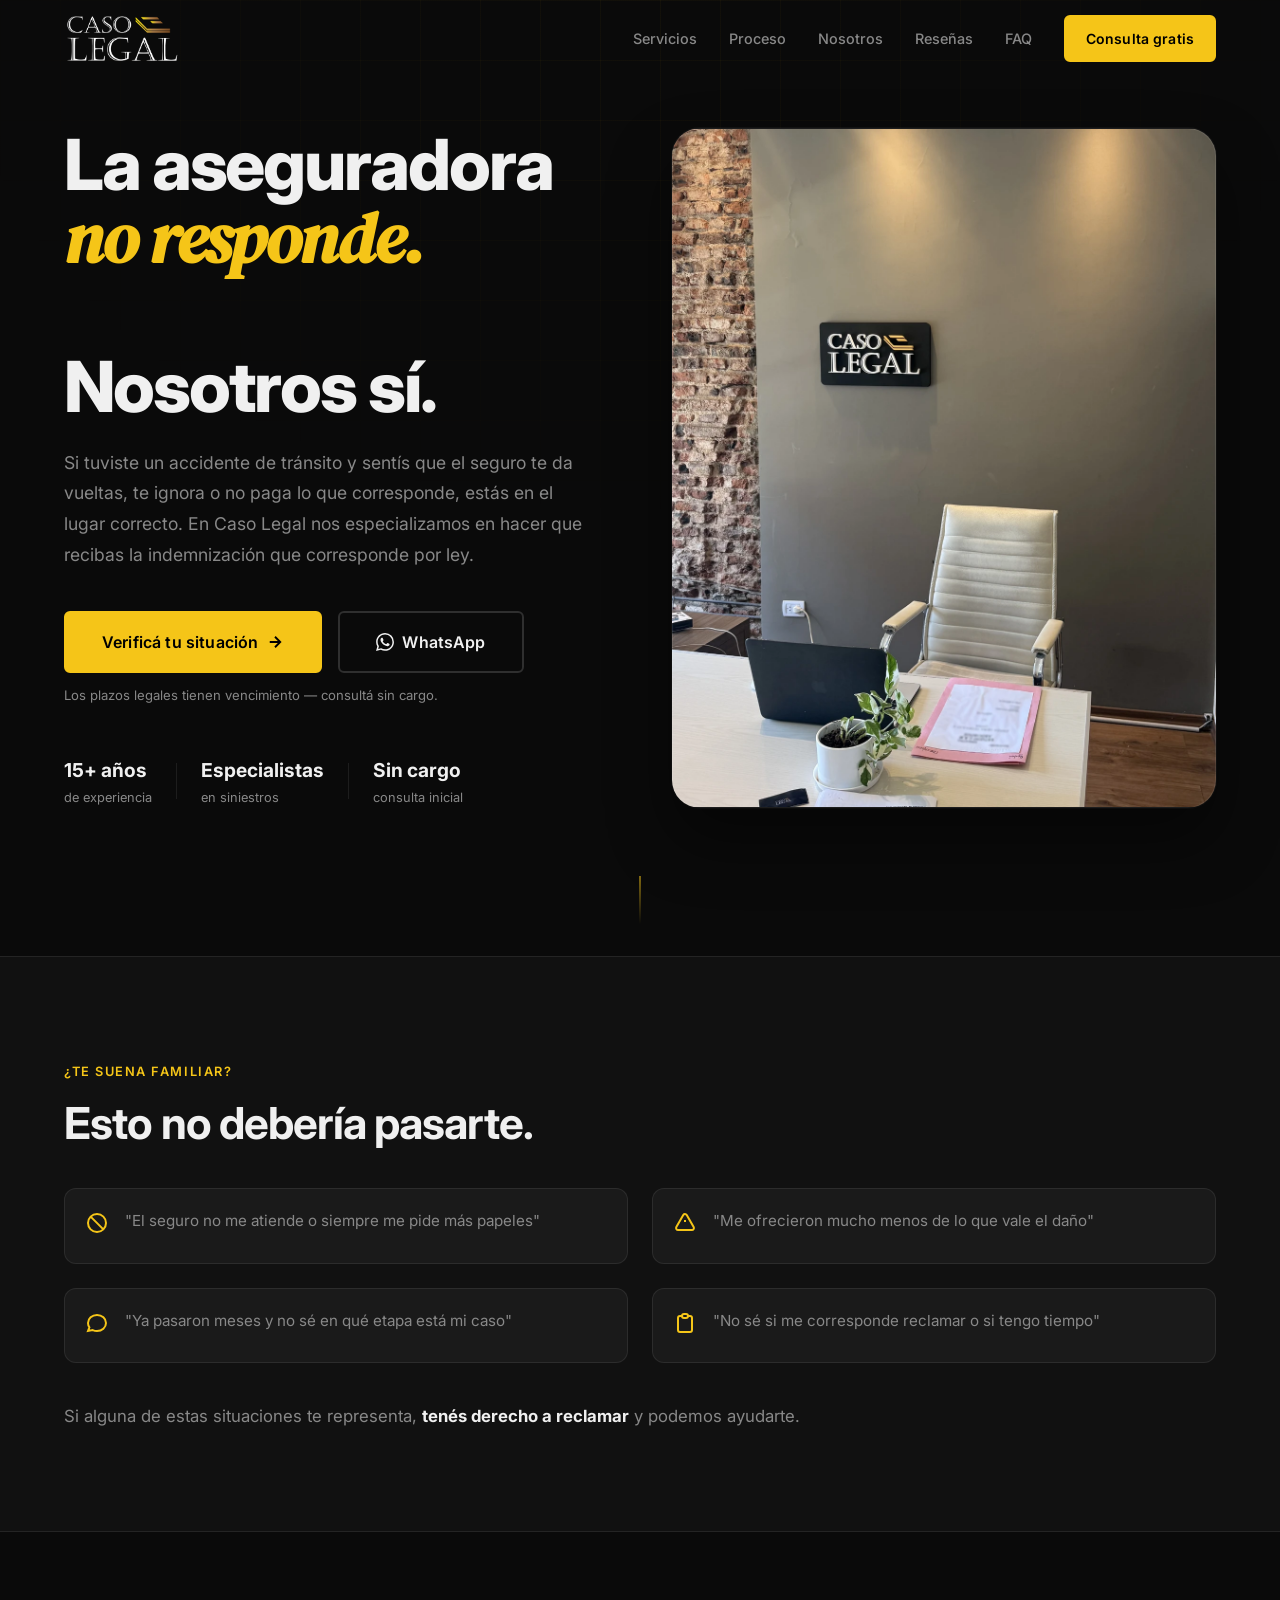
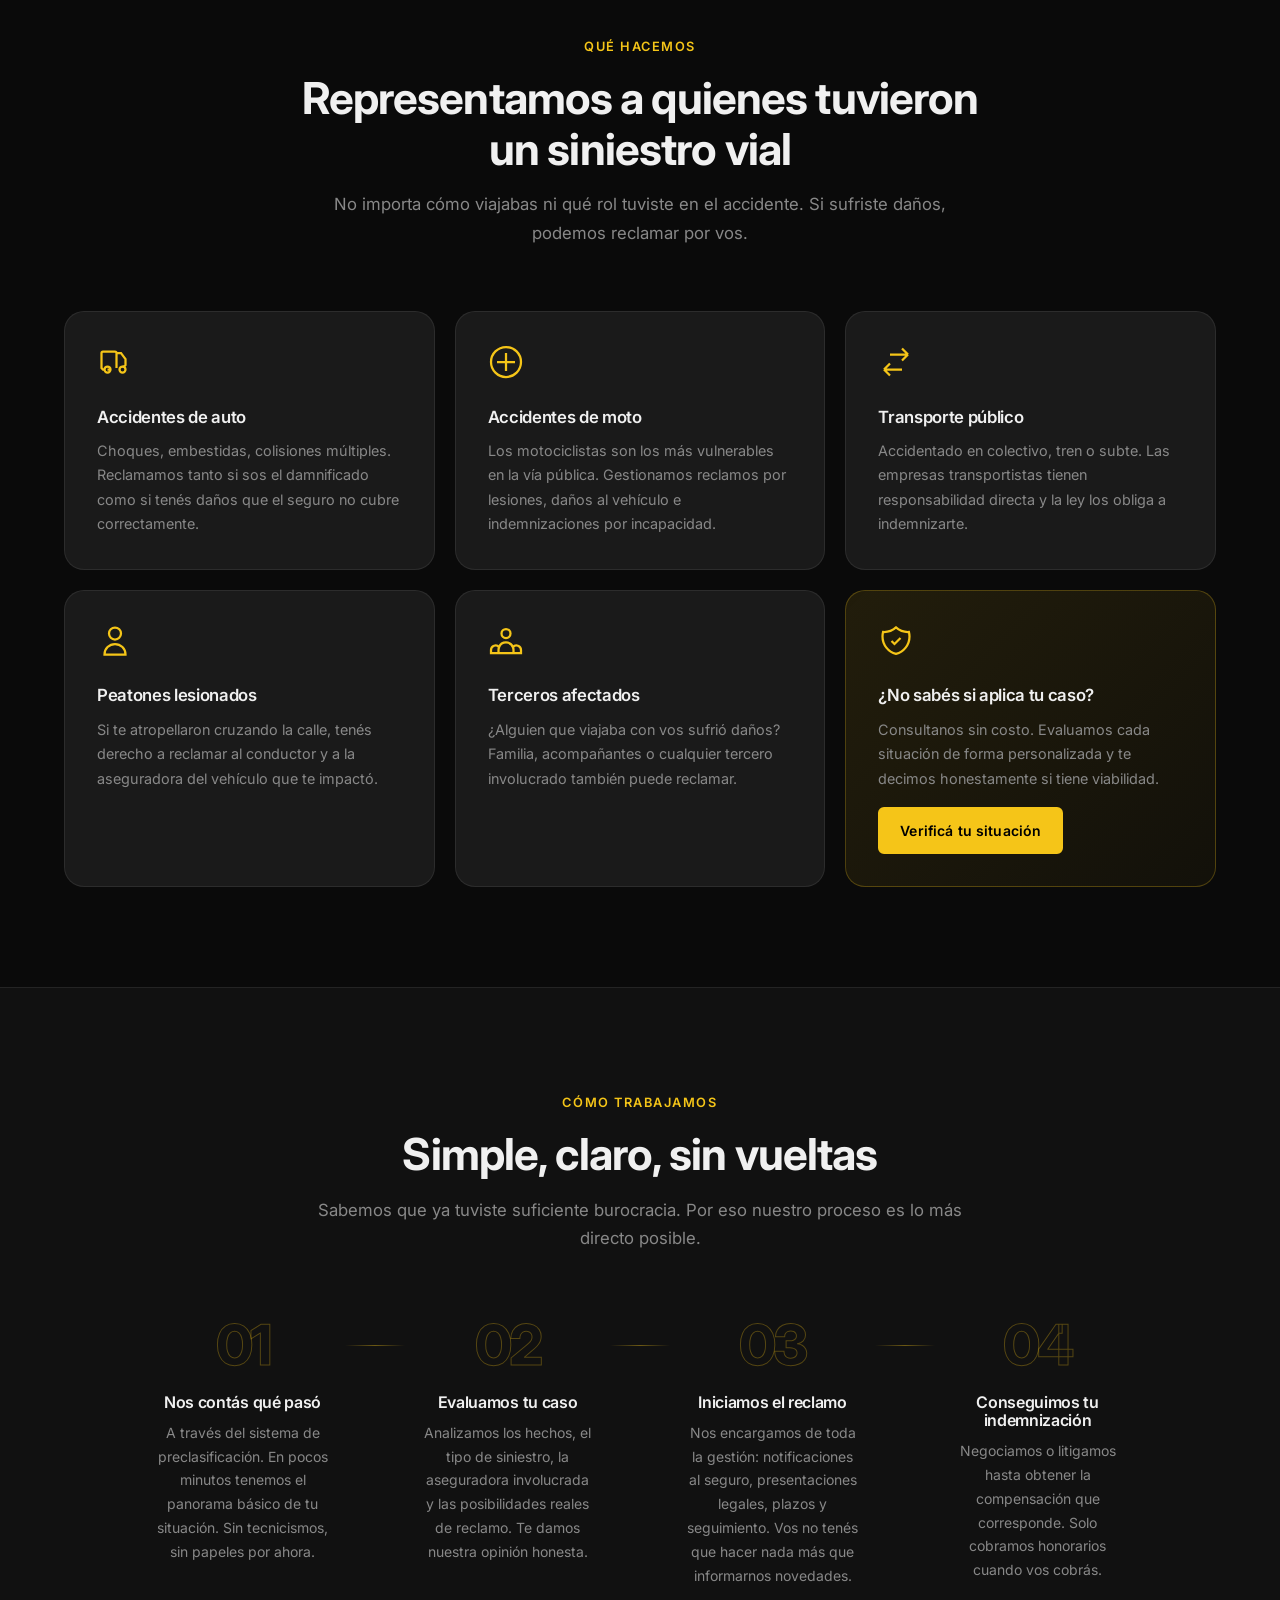
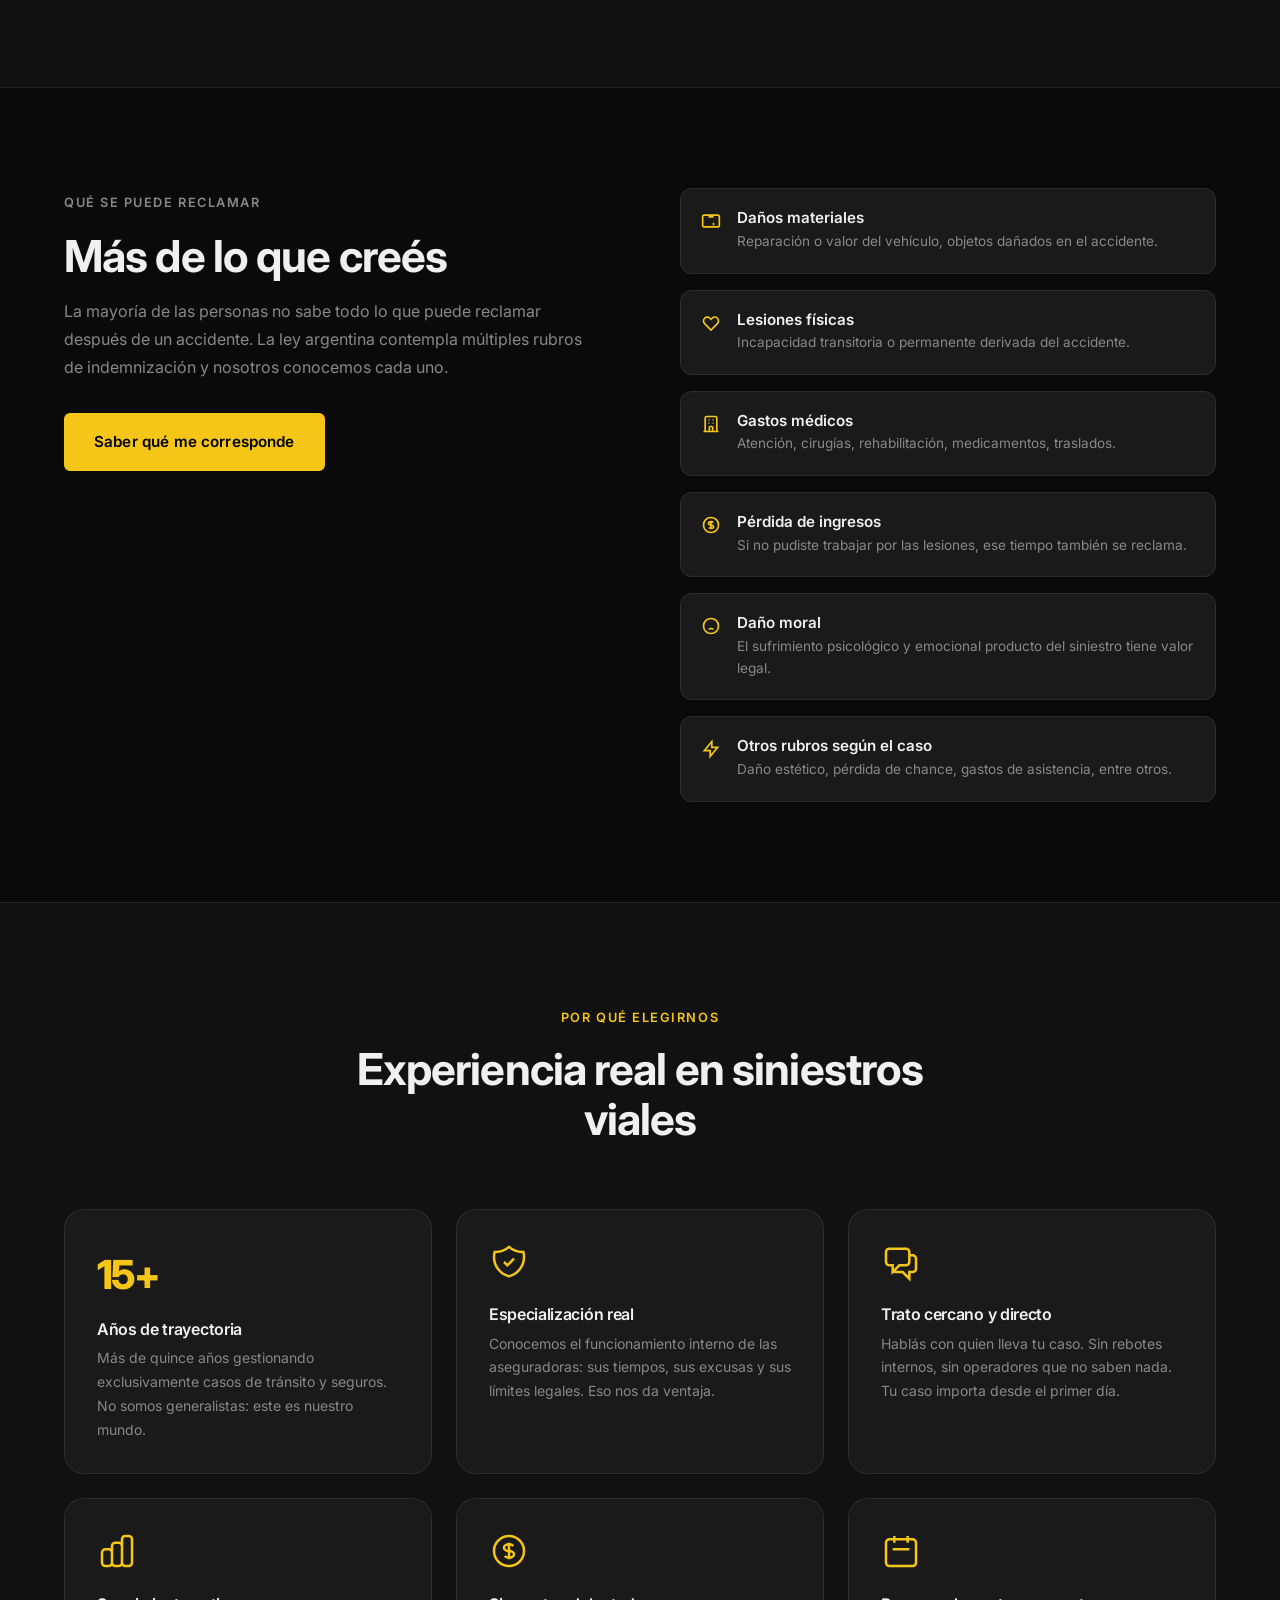
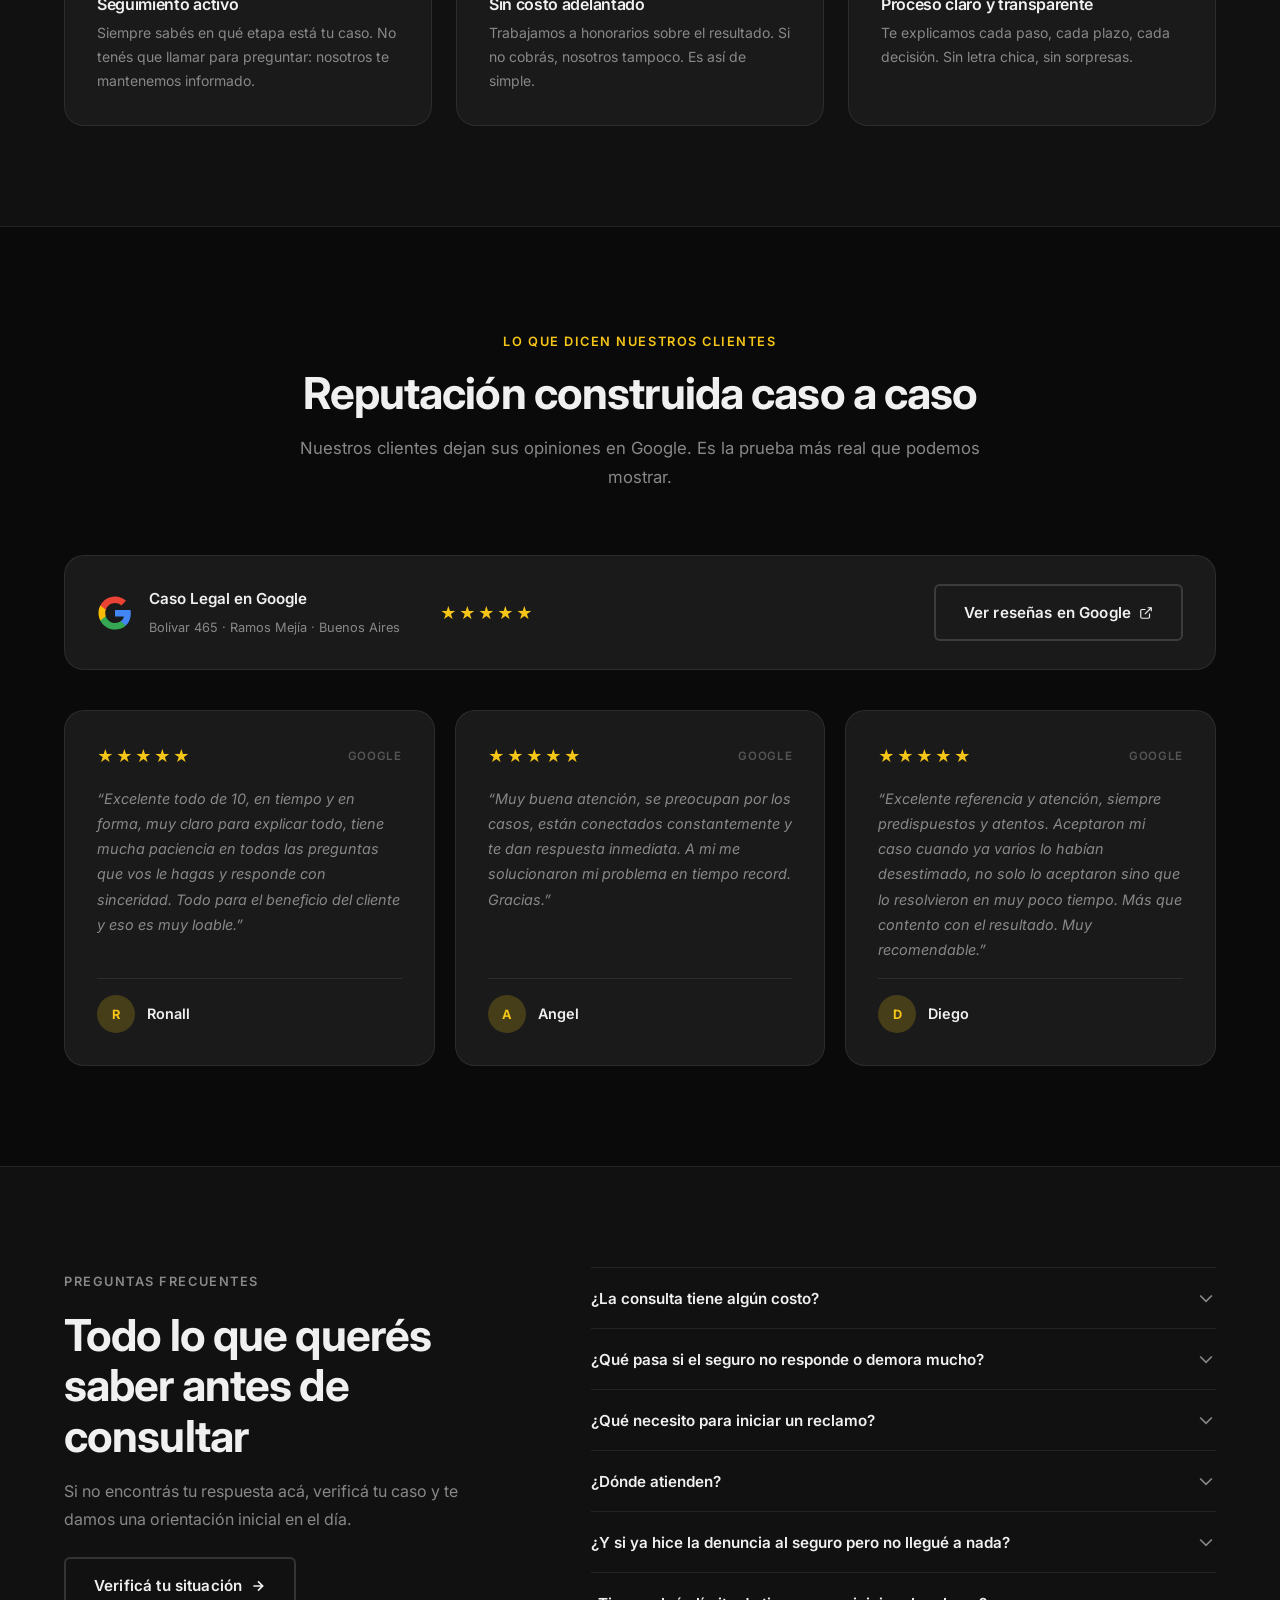
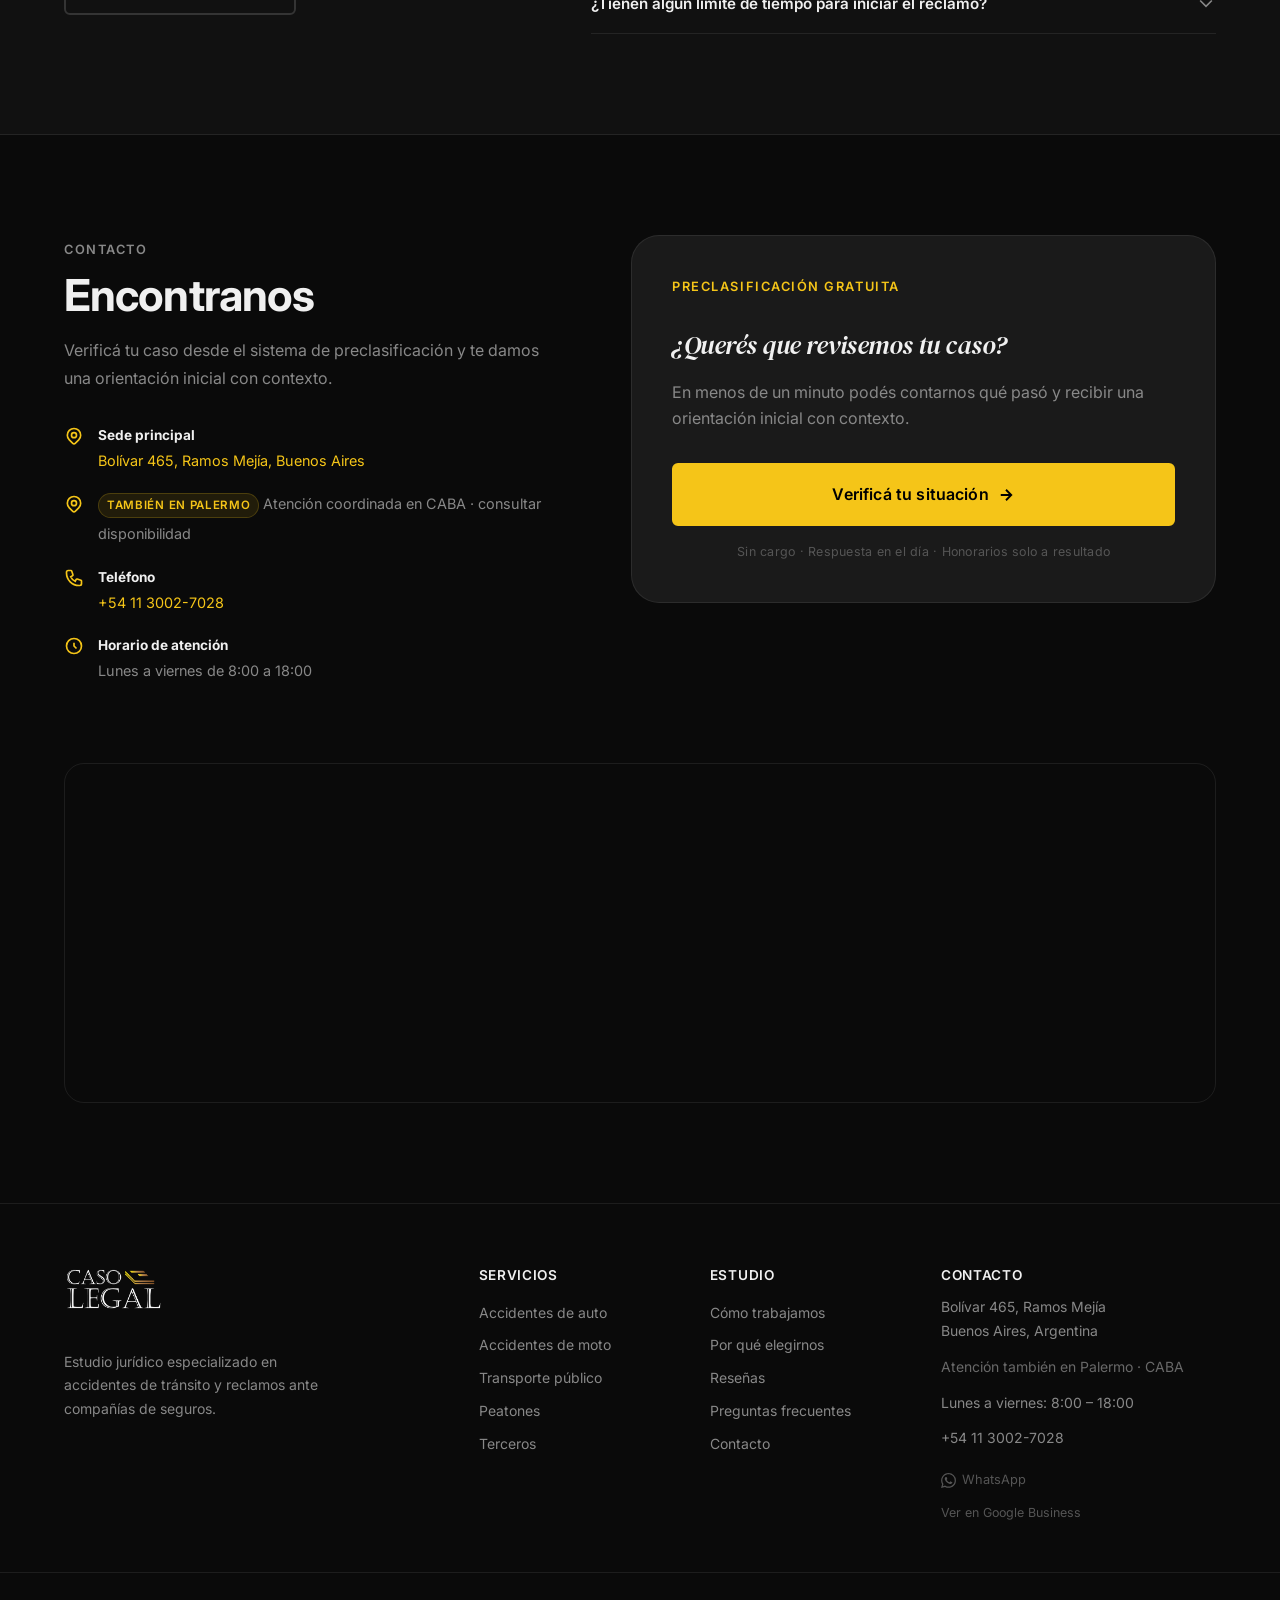
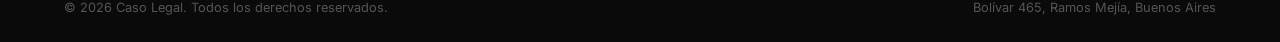
==== commit 37d4508a: "UX: agregar CTA WhatsApp en hero y texto de urgencia - Botón WhatsApp (btn--outline) como CTA secund" ====
--- a/index.html
+++ b/index.html
@@ -149,6 +149,8 @@
           src="Logo/logo chico.png"
           alt="Caso Legal"
           class="navbar__logo-img"
+          width="693"
+          height="296"
           onerror="this.style.display='none';this.nextElementSibling.removeAttribute('hidden');"
         />
         <span class="logo-text" hidden aria-hidden="true">Caso<span class="logo-accent">Legal</span></span>
@@ -195,6 +197,11 @@
               Verificá tu situación
               <svg width="18" height="18" viewBox="0 0 24 24" fill="none" stroke="currentColor" stroke-width="2.5" aria-hidden="true"><path d="M5 12h14M12 5l7 7-7 7"/></svg>
             </a>
+            <a href="https://wa.me/5491130027028" class="btn btn--outline btn--lg" target="_blank" rel="noopener noreferrer">
+              <svg width="18" height="18" viewBox="0 0 24 24" fill="currentColor" aria-hidden="true"><path d="M17.472 14.382c-.297-.149-1.758-.867-2.03-.967-.273-.099-.471-.148-.67.15-.197.297-.767.966-.94 1.164-.173.199-.347.223-.644.075-.297-.15-1.255-.463-2.39-1.475-.883-.788-1.48-1.761-1.653-2.059-.173-.297-.018-.458.13-.606.134-.133.298-.347.446-.52.149-.174.198-.298.298-.497.099-.198.05-.371-.025-.52-.075-.149-.669-1.612-.916-2.207-.242-.579-.487-.5-.669-.51-.173-.008-.371-.01-.57-.01-.198 0-.52.074-.792.372-.272.297-1.04 1.016-1.04 2.479 0 1.462 1.065 2.875 1.213 3.074.149.198 2.096 3.2 5.077 4.487.709.306 1.262.489 1.694.625.712.227 1.36.195 1.871.118.571-.085 1.758-.719 2.006-1.413.248-.694.248-1.289.173-1.413-.074-.124-.272-.198-.57-.347m-5.421 7.403h-.004a9.87 9.87 0 01-5.031-1.378l-.361-.214-3.741.982.998-3.648-.235-.374a9.86 9.86 0 01-1.51-5.26c.001-5.45 4.436-9.884 9.888-9.884 2.64 0 5.122 1.03 6.988 2.898a9.825 9.825 0 012.893 6.994c-.003 5.45-4.437 9.884-9.885 9.884m8.413-18.297A11.815 11.815 0 0012.05 0C5.495 0 .16 5.335.157 11.892c0 2.096.547 4.142 1.588 5.945L.057 24l6.305-1.654a11.882 11.882 0 005.683 1.448h.005c6.554 0 11.89-5.335 11.893-11.893a11.821 11.821 0 00-3.48-8.413z"/></svg>
+              WhatsApp
+            </a>
+            <p class="hero__urgency">Los plazos legales tienen vencimiento — consultá sin cargo.</p>
           </div>
           <div class="hero__trust">
             <div class="trust-item">
@@ -840,6 +847,9 @@
             src="Logo/logo chico.png"
             alt="Caso Legal"
             class="footer__logo-img"
+            width="693"
+            height="296"
+            loading="lazy"
             onerror="this.style.display='none';this.nextElementSibling.removeAttribute('hidden');"
           />
           <span class="logo-text" hidden aria-hidden="true">Caso<span class="logo-accent">Legal</span></span>
@@ -892,6 +902,6 @@
     </div>
   </footer>
 
-  <script src="script.js"></script>
+  <script src="script.js" defer></script>
 </body>
 </html>
--- a/styles.css
+++ b/styles.css
@@ -364,6 +364,13 @@
   gap: 1rem;
   flex-wrap: wrap;
   margin-bottom: 3rem;
+}
+
+.hero__urgency {
+  flex-basis: 100%;
+  font-size: 0.82rem;
+  color: var(--color-text-muted);
+  margin-top: -0.25rem;
 }
 
 .hero__trust {
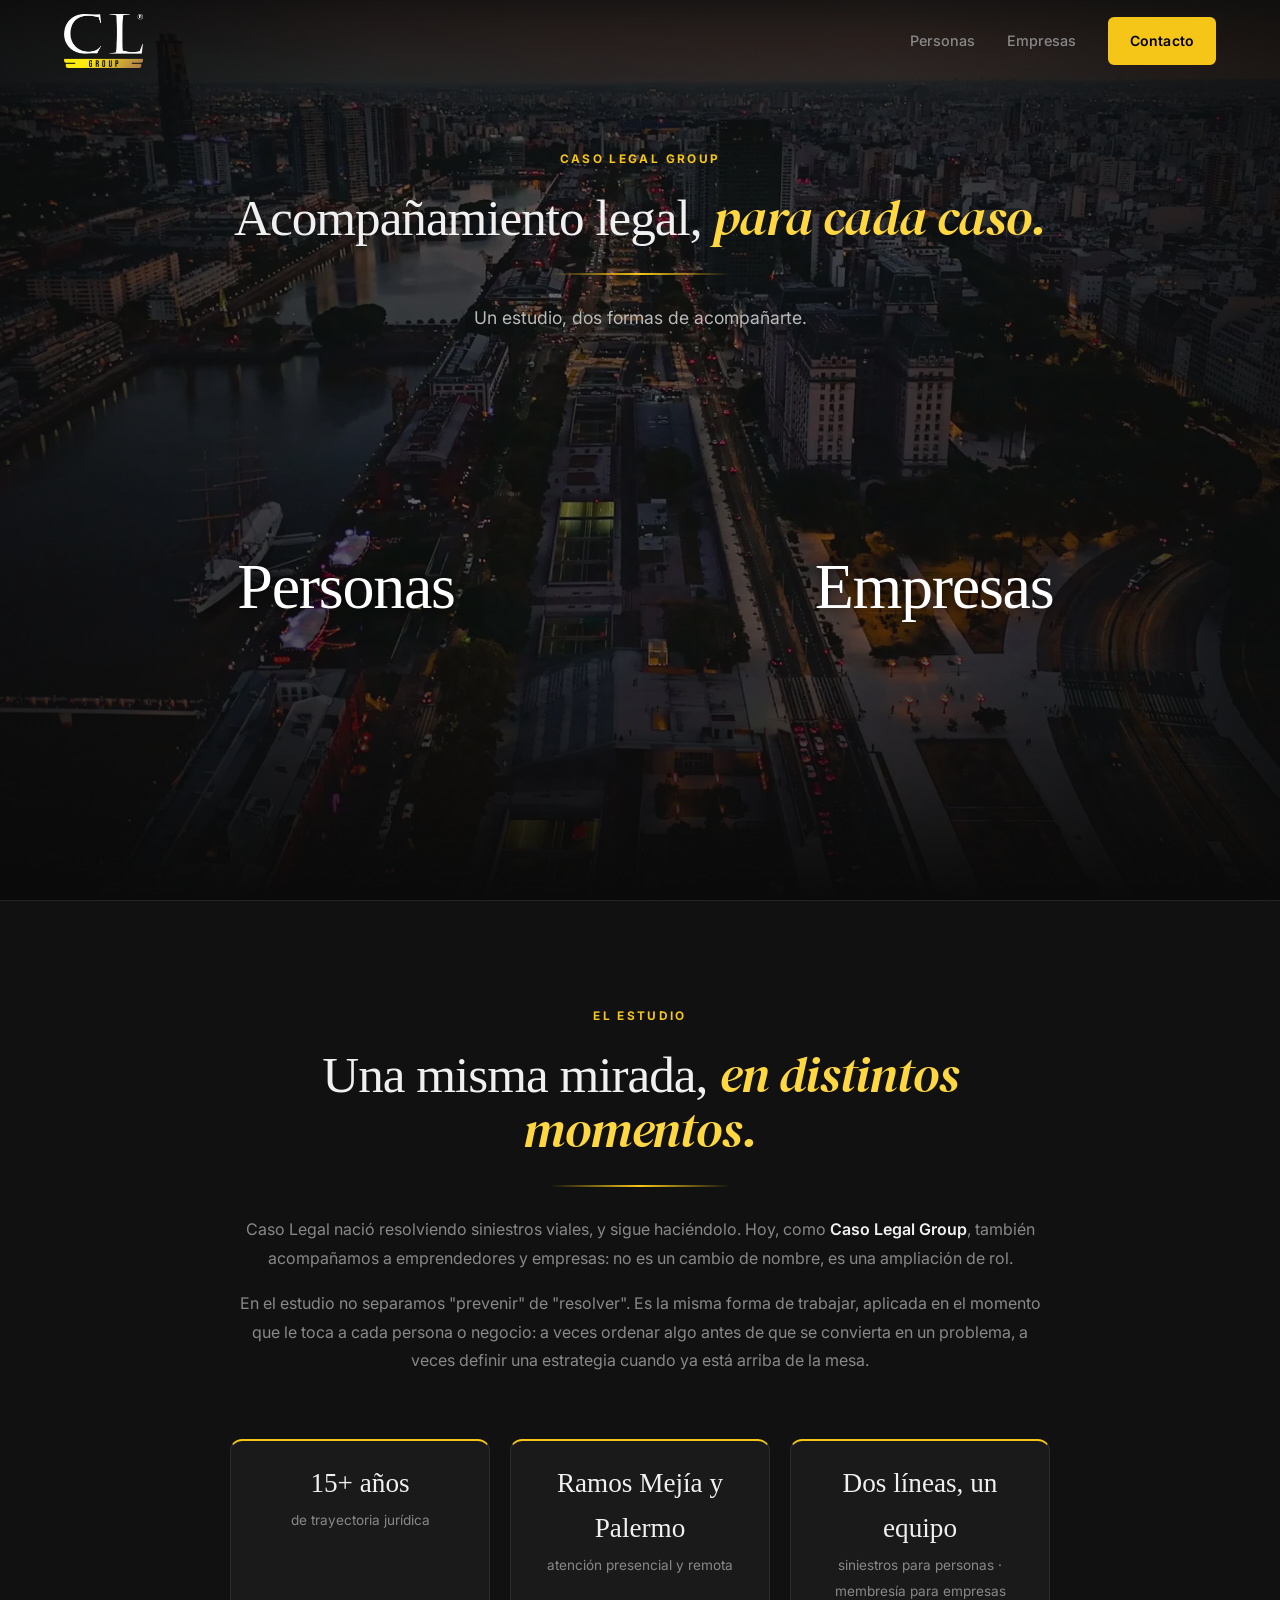
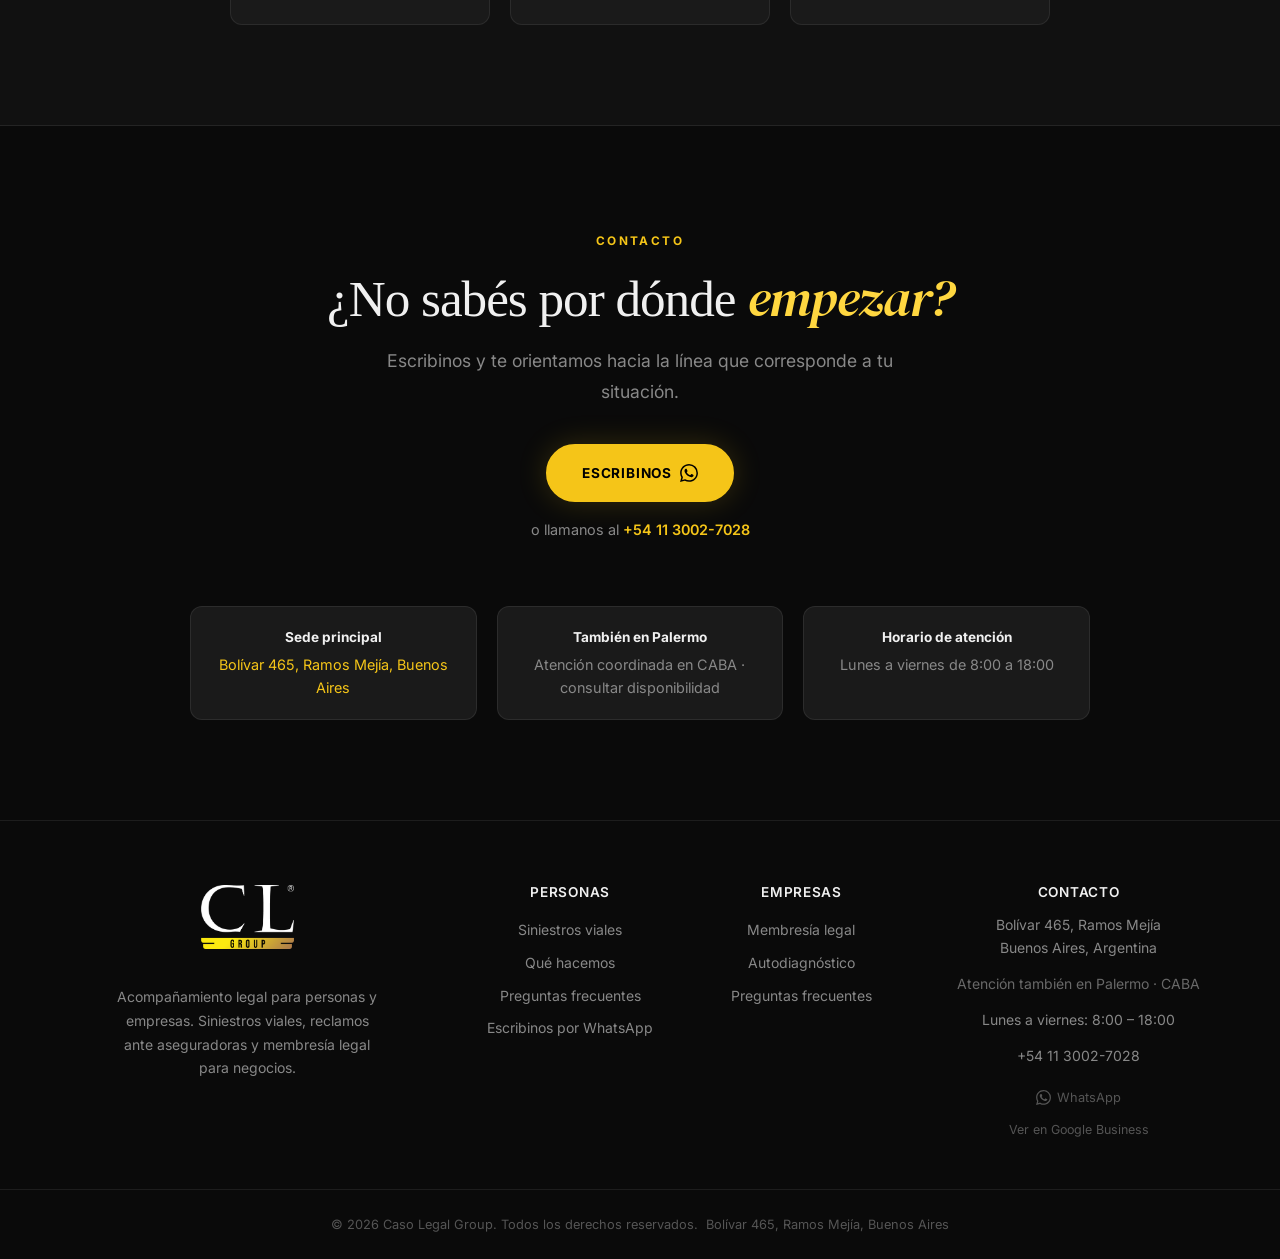
==== commit 53bcab82: "Fusión Caso Legal + Caso Legal Group: home selector, /personas/ y /empresas/ - / ahora es un home se" ====
--- a/index.html
+++ b/index.html
@@ -11,31 +11,34 @@
   </script>
   <meta charset="UTF-8" />
   <meta name="viewport" content="width=device-width, initial-scale=1.0" />
-  <title>Caso Legal | Abogados en Accidentes de Tránsito y Reclamos a Seguros — Ramos Mejía</title>
-  <meta name="description" content="¿La aseguradora no responde o no paga lo que corresponde? En Caso Legal somos abogados especializados en accidentes de tránsito y reclamos ante seguros. Consulta gratuita. Ramos Mejía, Buenos Aires." />
-  <meta name="keywords" content="abogado accidente tránsito, reclamo seguro, siniestro vial, indemnización, Ramos Mejía, Buenos Aires, GBA" />
-  <meta property="og:title" content="Caso Legal | Reclamos ante Aseguradoras — Ramos Mejía" />
-  <meta property="og:description" content="¿El seguro no te responde? Somos abogados especializados en accidentes de tránsito. Consulta gratuita, sin compromiso." />
+  <title>Caso Legal Group | Acompañamiento legal para personas y empresas — Ramos Mejía</title>
+  <meta name="description" content="Caso Legal Group: abogados en siniestros viales y reclamos ante aseguradoras para personas, y membresía de acompañamiento legal para emprendedores y empresas." />
+  <meta name="keywords" content="Caso Legal, Caso Legal Group, abogado accidente tránsito, reclamo seguro, acompañamiento legal empresas, membresía legal PyME, Ramos Mejía, Buenos Aires" />
+  <meta property="og:title" content="Caso Legal Group | Acompañamiento legal para personas y empresas" />
+  <meta property="og:description" content="Un estudio, dos formas de acompañarte: siniestros y reclamos para personas, y membresía de acompañamiento legal para empresas." />
   <meta property="og:type" content="website" />
   <meta property="og:url" content="https://casolegal.com.ar/" />
-  <meta property="og:image" content="https://casolegal.com.ar/Logo/logo%20chico.png" />
+  <meta property="og:image" content="https://casolegal.com.ar/Group/og-cl-group.png" />
   <meta name="robots" content="index, follow" />
   <link rel="canonical" href="https://casolegal.com.ar/" />
-  <link rel="icon" href="/Logo/logo%20chico.png" type="image/png" />
+  <link rel="icon" href="/Logo/logo_fondo_negro.png" type="image/png" />
   <link rel="preconnect" href="https://fonts.googleapis.com" />
   <link rel="preconnect" href="https://fonts.gstatic.com" crossorigin />
   <link href="https://fonts.googleapis.com/css2?family=Inter:wght@300;400;500;600;700;800;900&family=DM+Serif+Display:ital@0;1&display=swap" rel="stylesheet" />
-  <link rel="stylesheet" href="styles.css" />
-  <!-- Schema.org LegalService -->
+  <link rel="preload" as="image" href="/Group/home-bg.webp" imagesrcset="/Group/home-bg-1000.webp 1000w, /Group/home-bg.webp 1920w" imagesizes="100vw" fetchpriority="high" />
+  <link rel="stylesheet" href="/styles.css" />
+  <link rel="stylesheet" href="/group.css" />
+
   <script type="application/ld+json">
   {
     "@context": "https://schema.org",
     "@type": "LegalService",
-    "name": "Caso Legal",
-    "description": "Estudio jurídico especializado en accidentes de tránsito y reclamos ante compañías de seguros en Ramos Mejía y Palermo, AMBA.",
+    "name": "Caso Legal Group",
+    "alternateName": "Caso Legal",
+    "description": "Estudio jurídico con dos líneas de servicio: reclamos por siniestros viales y ante aseguradoras para personas, y membresía de acompañamiento legal para emprendedores y empresas.",
     "url": "https://casolegal.com.ar/",
+    "logo": "https://casolegal.com.ar/Group/og-cl-group.png",
     "telephone": "+54-11-3002-7028",
-    "priceRange": "Sin costo inicial — honorarios sobre resultado",
     "openingHours": "Mo-Fr 08:00-18:00",
     "address": {
       "@type": "PostalAddress",
@@ -44,11 +47,6 @@
       "addressRegion": "Buenos Aires",
       "addressCountry": "AR"
     },
-    "geo": {
-      "@type": "GeoCoordinates",
-      "latitude": -34.6445,
-      "longitude": -58.5632
-    },
     "areaServed": [
       {"@type": "City", "name": "Ramos Mejía"},
       {"@type": "City", "name": "Buenos Aires"},
@@ -56,781 +54,160 @@
     ],
     "hasOfferCatalog": {
       "@type": "OfferCatalog",
-      "name": "Servicios legales en siniestros viales",
+      "name": "Servicios de Caso Legal Group",
       "itemListElement": [
-        {"@type": "Offer", "itemOffered": {"@type": "Service", "name": "Reclamos por accidentes de auto"}},
-        {"@type": "Offer", "itemOffered": {"@type": "Service", "name": "Reclamos por accidentes de moto"}},
-        {"@type": "Offer", "itemOffered": {"@type": "Service", "name": "Accidentes en transporte público"}},
-        {"@type": "Offer", "itemOffered": {"@type": "Service", "name": "Peatones lesionados"}},
-        {"@type": "Offer", "itemOffered": {"@type": "Service", "name": "Reclamos ante aseguradoras"}}
+        {"@type": "Offer", "itemOffered": {"@type": "Service", "name": "Reclamos por siniestros viales y ante aseguradoras", "url": "https://casolegal.com.ar/personas/"}},
+        {"@type": "Offer", "itemOffered": {"@type": "Service", "name": "Membresía de acompañamiento legal para empresas", "url": "https://casolegal.com.ar/empresas/"}}
       ]
     },
-    "aggregateRating": {
-      "@type": "AggregateRating",
-      "ratingValue": "5.0",
-      "reviewCount": "74"
-    },
-    "sameAs": [
-      "https://share.google/JOAgmfqNT6yt0iKP3"
-    ]
-  }
-  </script>
-
-  <!-- Schema.org FAQPage — genera rich snippets en resultados de Google -->
-  <script type="application/ld+json">
-  {
-    "@context": "https://schema.org",
-    "@type": "FAQPage",
-    "mainEntity": [
-      {
-        "@type": "Question",
-        "name": "¿La consulta tiene algún costo?",
-        "acceptedAnswer": {
-          "@type": "Answer",
-          "text": "No. La consulta inicial es completamente gratuita y sin compromiso. Evaluamos tu caso, te explicamos si tenés posibilidades reales de reclamo y recién ahí decidís si querés seguir con nosotros."
-        }
-      },
-      {
-        "@type": "Question",
-        "name": "¿Qué pasa si el seguro no responde o demora mucho?",
-        "acceptedAnswer": {
-          "@type": "Answer",
-          "text": "La demora o falta de respuesta de una aseguradora puede tener consecuencias legales para ellos. En Caso Legal sabemos cómo presionar dentro del marco legal para que la aseguradora responda y cumpla con sus obligaciones."
-        }
-      },
-      {
-        "@type": "Question",
-        "name": "¿Qué necesito para iniciar un reclamo?",
-        "acceptedAnswer": {
-          "@type": "Answer",
-          "text": "Con los datos básicos del accidente alcanza para empezar: fecha, lugar, qué pasó y los datos del otro vehículo o empresa involucrada. Si tenés la denuncia policial o la del seguro, mejor, pero no es indispensable en esta etapa."
-        }
-      },
-      {
-        "@type": "Question",
-        "name": "¿Dónde atienden?",
-        "acceptedAnswer": {
-          "@type": "Answer",
-          "text": "La sede principal está en Bolívar 465, Ramos Mejía, Buenos Aires. También se coordina atención en Palermo para quienes están en CABA. Para casos del conurbano o de otras zonas, las consultas y el seguimiento pueden hacerse de forma remota."
-        }
-      },
-      {
-        "@type": "Question",
-        "name": "¿Y si ya hice la denuncia al seguro pero no llegué a nada?",
-        "acceptedAnswer": {
-          "@type": "Answer",
-          "text": "Podemos tomar el caso en cualquier etapa del proceso. Que ya hayas hecho la denuncia no significa que el reclamo terminó: muchas veces es el punto de partida de la negociación real."
-        }
-      },
-      {
-        "@type": "Question",
-        "name": "¿Tienen algún límite de tiempo para iniciar el reclamo?",
-        "acceptedAnswer": {
-          "@type": "Answer",
-          "text": "Sí. La ley establece plazos de prescripción para los reclamos. Depende del tipo de caso, pero en general son entre 1 y 3 años desde el accidente. Es importante no esperar demasiado y consultar antes de que prescriba el plazo."
-        }
-      }
-    ]
+    "sameAs": ["https://share.google/JOAgmfqNT6yt0iKP3"]
   }
   </script>
 </head>
-<body>
+<body class="g-page" data-no-conversion-tracking>
 
   <!-- ========== NAVBAR ========== -->
   <header class="navbar" id="navbar">
     <div class="container navbar__inner">
-      <a href="#" class="navbar__logo" aria-label="Caso Legal - Inicio">
-        <!--
-          LOGO: archivo Logo/logo chico.png
-          Si el logo incluye el texto "Caso Legal", el span de abajo se oculta automáticamente via CSS.
-          Si el logo falla al cargar, el texto de respaldo aparece.
-        -->
-        <img
-          src="Logo/logo chico.png"
-          alt="Caso Legal"
-          class="navbar__logo-img"
-          width="693"
-          height="296"
-          onerror="this.style.display='none';this.nextElementSibling.removeAttribute('hidden');"
-        />
-        <span class="logo-text" hidden aria-hidden="true">Caso<span class="logo-accent">Legal</span></span>
+      <a href="/" class="navbar__logo" aria-label="Caso Legal Group - Inicio">
+        <img src="/Group/logo-cl-group.png" alt="Caso Legal Group" class="navbar__logo-img navbar__logo-img--group" width="291" height="200" />
       </a>
       <nav class="navbar__links" aria-label="Navegación principal">
-        <a href="#servicios">Servicios</a>
-        <a href="#como-trabajamos">Proceso</a>
-        <a href="#por-que-nosotros">Nosotros</a>
-        <a href="#reseñas">Reseñas</a>
-        <a href="#faq">FAQ</a>
-        <a href="#contacto" class="btn btn--sm btn--yellow">Consulta gratis</a>
+        <a href="/personas/" data-audience="nav_personas">Personas</a>
+        <a href="/empresas/" data-audience="nav_empresas">Empresas</a>
+        <a href="#contacto" class="btn btn--sm btn--yellow">Contacto</a>
       </nav>
       <button class="navbar__hamburger" id="hamburger" aria-label="Abrir menú" aria-expanded="false">
         <span></span><span></span><span></span>
       </button>
     </div>
     <div class="navbar__mobile-menu" id="mobileMenu" aria-hidden="true">
-      <a href="#servicios" class="mobile-link">Servicios</a>
-      <a href="#como-trabajamos" class="mobile-link">Proceso</a>
-      <a href="#por-que-nosotros" class="mobile-link">Nosotros</a>
-      <a href="#reseñas" class="mobile-link">Reseñas</a>
-      <a href="#faq" class="mobile-link">FAQ</a>
-      <a href="#contacto" class="mobile-link mobile-link--cta">Consulta gratis</a>
+      <a href="/personas/" class="mobile-link">Personas</a>
+      <a href="/empresas/" class="mobile-link">Empresas</a>
+      <a href="#contacto" class="mobile-link mobile-link--cta">Contacto</a>
     </div>
   </header>
 
   <main>
 
-    <!-- ========== HERO ========== -->
-    <section class="hero" id="inicio">
-      <div class="hero__bg-grid" aria-hidden="true"></div>
-      <div class="container hero__inner">
-        <div class="hero__content fade-in">
-          <h1 class="hero__headline">
-            La aseguradora<br/>
-            <em>no responde.</em><br/>
-            Nosotros sí.
-          </h1>
-          <p class="hero__subheadline">
-            Si tuviste un accidente de tránsito y sentís que el seguro te da vueltas, te ignora o no paga lo que corresponde, estás en el lugar correcto. En Caso Legal nos especializamos en hacer que recibas la indemnización que corresponde por ley.
-          </p>
-          <div class="hero__ctas">
-            <a href="https://consulta.casolegal.com.ar" class="btn btn--yellow btn--lg" target="_blank" rel="noopener noreferrer">
-              Verificá tu situación
-              <svg width="18" height="18" viewBox="0 0 24 24" fill="none" stroke="currentColor" stroke-width="2.5" aria-hidden="true"><path d="M5 12h14M12 5l7 7-7 7"/></svg>
+    <!-- ========== SELECTOR ========== -->
+    <section class="g-home" id="inicio">
+      <div class="g-home__bg" aria-hidden="true">
+        <img src="/Group/home-bg.webp" srcset="/Group/home-bg-1000.webp 1000w, /Group/home-bg.webp 1920w" sizes="100vw" alt="" width="1920" height="1080" fetchpriority="high" />
+      </div>
+      <div class="container">
+        <div class="g-home__head fade-in">
+          <span class="g-eyebrow">Caso Legal Group</span>
+          <h1 class="g-title">Acompañamiento legal, <em>para cada caso.</em></h1>
+          <span class="g-rule" aria-hidden="true"></span>
+          <p class="g-lead">Un estudio, dos formas de acompañarte.</p>
+        </div>
+
+        <div class="aud-grid">
+          <a href="/personas/" class="aud-card fade-in" data-audience="card_personas">
+            <span class="aud-card__tag aud-card__tag--muted">Siniestros y reclamos</span>
+            <span class="aud-card__word" aria-hidden="true">Personas<svg width="26" height="26" viewBox="0 0 24 24" fill="none" stroke="currentColor" stroke-width="2" aria-hidden="true"><path d="M5 12h14M12 5l7 7-7 7"/></svg></span>
+            <div class="aud-card__more">
+              <div class="aud-card__more-inner">
+                <h2>Tuve un <em>siniestro vial</em> o mi reclamo está trabado</h2>
+                <p>Somos abogados especializados en accidentes de tránsito y reclamos ante aseguradoras. Si el seguro no responde, no paga o te ofreció mucho menos de lo que corresponde, te ayudamos a reclamar.</p>
+                <ul>
+                  <li>Consulta inicial sin costo</li>
+                  <li>Honorarios solo si cobrás</li>
+                  <li>Auto, moto, transporte público y peatones</li>
+                </ul>
+                <span class="aud-card__cta">
+                  Ir a Personas
+                  <svg width="18" height="18" viewBox="0 0 24 24" fill="none" stroke="currentColor" stroke-width="2.5" aria-hidden="true"><path d="M5 12h14M12 5l7 7-7 7"/></svg>
+                </span>
+              </div>
+            </div>
+          </a>
+
+          <a href="/empresas/" class="aud-card aud-card--featured fade-in fade-in--delay" data-audience="card_empresas">
+            <span class="aud-card__tag">Nuevo · Membresía</span>
+            <span class="aud-card__word" aria-hidden="true">Empresas<svg width="26" height="26" viewBox="0 0 24 24" fill="none" stroke="currentColor" stroke-width="2" aria-hidden="true"><path d="M5 12h14M12 5l7 7-7 7"/></svg></span>
+            <div class="aud-card__more">
+              <div class="aud-card__more-inner">
+                <h2>Tengo un <em>negocio</em> o una empresa</h2>
+                <p>Acompañamiento legal continuo para emprendedores y PyMEs: un equipo que ya conoce tu negocio y te acompaña antes de firmar, contratar o resolver un conflicto.</p>
+                <ul>
+                  <li>Contratos, laboral, societario y cobranzas</li>
+                  <li>Revisión preventiva antes de firmar</li>
+                  <li>Membresía, consulta puntual o proyecto</li>
+                </ul>
+                <span class="aud-card__cta">
+                  Ir a Empresas
+                  <svg width="18" height="18" viewBox="0 0 24 24" fill="none" stroke="currentColor" stroke-width="2.5" aria-hidden="true"><path d="M5 12h14M12 5l7 7-7 7"/></svg>
+                </span>
+              </div>
+            </div>
+          </a>
+        </div>
+      </div>
+    </section>
+
+    <!-- ========== UNA MISMA MIRADA ========== -->
+    <section class="g-about" id="estudio">
+      <div class="container">
+        <div class="g-about__inner">
+          <div class="fade-in">
+            <span class="g-eyebrow">El estudio</span>
+            <h2 class="g-title">Una misma mirada, <em>en distintos momentos.</em></h2>
+            <span class="g-rule" aria-hidden="true"></span>
+            <p>Caso Legal nació resolviendo siniestros viales, y sigue haciéndolo. Hoy, como <strong>Caso Legal Group</strong>, también acompañamos a emprendedores y empresas: no es un cambio de nombre, es una ampliación de rol.</p>
+            <p>En el estudio no separamos "prevenir" de "resolver". Es la misma forma de trabajar, aplicada en el momento que le toca a cada persona o negocio: a veces ordenar algo antes de que se convierta en un problema, a veces definir una estrategia cuando ya está arriba de la mesa.</p>
+          </div>
+          <div class="g-stats fade-in">
+            <div class="g-stat">
+              <strong>15+ años</strong>
+              <span>de trayectoria jurídica</span>
+            </div>
+            <div class="g-stat">
+              <strong>Ramos Mejía y Palermo</strong>
+              <span>atención presencial y remota</span>
+            </div>
+            <div class="g-stat">
+              <strong>Dos líneas, un equipo</strong>
+              <span>siniestros para personas · membresía para empresas</span>
+            </div>
+          </div>
+        </div>
+      </div>
+    </section>
+
+    <!-- ========== CONTACTO ========== -->
+    <section class="g-cierre" id="contacto">
+      <div class="container">
+        <div class="fade-in">
+          <span class="g-eyebrow">Contacto</span>
+          <h2 class="g-title">¿No sabés por dónde <em>empezar?</em></h2>
+          <p class="g-lead">Escribinos y te orientamos hacia la línea que corresponde a tu situación.</p>
+          <div class="g-cierre__actions">
+            <a href="https://wa.me/5491130027028?text=Hola%2C%20quisiera%20una%20orientaci%C3%B3n%3A%20no%20s%C3%A9%20si%20mi%20consulta%20es%20por%20un%20siniestro%20o%20por%20mi%20empresa." class="btn btn--yellow btn--pill btn--lg" target="_blank" rel="noopener noreferrer" data-label="whatsapp_home">
+              Escribinos
+              <svg width="18" height="18" viewBox="0 0 24 24" fill="currentColor" aria-hidden="true"><path d="M17.472 14.382c-.297-.149-1.758-.867-2.03-.967-.273-.099-.471-.148-.67.15-.197.297-.767.966-.94 1.164-.173.199-.347.223-.644.075-.297-.15-1.255-.463-2.39-1.475-.883-.788-1.48-1.761-1.653-2.059-.173-.297-.018-.458.13-.606.134-.133.298-.347.446-.52.149-.174.198-.298.298-.497.099-.198.05-.371-.025-.52-.075-.149-.669-1.612-.916-2.207-.242-.579-.487-.5-.669-.51-.173-.008-.371-.01-.57-.01-.198 0-.52.074-.792.372-.272.297-1.04 1.016-1.04 2.479 0 1.462 1.065 2.875 1.213 3.074.149.198 2.096 3.2 5.077 4.487.709.306 1.262.489 1.694.625.712.227 1.36.195 1.871.118.571-.085 1.758-.719 2.006-1.413.248-.694.248-1.289.173-1.413-.074-.124-.272-.198-.57-.347m-5.421 7.403h-.004a9.87 9.87 0 01-5.031-1.378l-.361-.214-3.741.982.998-3.648-.235-.374a9.86 9.86 0 01-1.51-5.26c.001-5.45 4.436-9.884 9.888-9.884 2.64 0 5.122 1.03 6.988 2.898a9.825 9.825 0 012.893 6.994c-.003 5.45-4.437 9.884-9.885 9.884m8.413-18.297A11.815 11.815 0 0012.05 0C5.495 0 .16 5.335.157 11.892c0 2.096.547 4.142 1.588 5.945L.057 24l6.305-1.654a11.882 11.882 0 005.683 1.448h.005c6.554 0 11.89-5.335 11.893-11.893a11.821 11.821 0 00-3.48-8.413z"/></svg>
             </a>
-            <a href="https://wa.me/5491130027028" class="btn btn--outline btn--lg" target="_blank" rel="noopener noreferrer">
-              <svg width="18" height="18" viewBox="0 0 24 24" fill="currentColor" aria-hidden="true"><path d="M17.472 14.382c-.297-.149-1.758-.867-2.03-.967-.273-.099-.471-.148-.67.15-.197.297-.767.966-.94 1.164-.173.199-.347.223-.644.075-.297-.15-1.255-.463-2.39-1.475-.883-.788-1.48-1.761-1.653-2.059-.173-.297-.018-.458.13-.606.134-.133.298-.347.446-.52.149-.174.198-.298.298-.497.099-.198.05-.371-.025-.52-.075-.149-.669-1.612-.916-2.207-.242-.579-.487-.5-.669-.51-.173-.008-.371-.01-.57-.01-.198 0-.52.074-.792.372-.272.297-1.04 1.016-1.04 2.479 0 1.462 1.065 2.875 1.213 3.074.149.198 2.096 3.2 5.077 4.487.709.306 1.262.489 1.694.625.712.227 1.36.195 1.871.118.571-.085 1.758-.719 2.006-1.413.248-.694.248-1.289.173-1.413-.074-.124-.272-.198-.57-.347m-5.421 7.403h-.004a9.87 9.87 0 01-5.031-1.378l-.361-.214-3.741.982.998-3.648-.235-.374a9.86 9.86 0 01-1.51-5.26c.001-5.45 4.436-9.884 9.888-9.884 2.64 0 5.122 1.03 6.988 2.898a9.825 9.825 0 012.893 6.994c-.003 5.45-4.437 9.884-9.885 9.884m8.413-18.297A11.815 11.815 0 0012.05 0C5.495 0 .16 5.335.157 11.892c0 2.096.547 4.142 1.588 5.945L.057 24l6.305-1.654a11.882 11.882 0 005.683 1.448h.005c6.554 0 11.89-5.335 11.893-11.893a11.821 11.821 0 00-3.48-8.413z"/></svg>
-              WhatsApp
-            </a>
-            <p class="hero__urgency">Los plazos legales tienen vencimiento — consultá sin cargo.</p>
-          </div>
-          <div class="hero__trust">
-            <div class="trust-item">
-              <strong>15+ años</strong>
-              <span>de experiencia</span>
-            </div>
-            <div class="trust-divider" aria-hidden="true"></div>
-            <div class="trust-item">
-              <strong>Especialistas</strong>
-              <span>en siniestros</span>
-            </div>
-            <div class="trust-divider" aria-hidden="true"></div>
-            <div class="trust-item">
-              <strong>Sin cargo</strong>
-              <span>consulta inicial</span>
-            </div>
-          </div>
-        </div>
-        <!--
-          FOTO HERO: Imágenes/Caso Legal Ofi.png
-          ══════════════════════════════════════════════════════
-          Imagen ya sanitizada (datos sensibles eliminados).
-          background-position: center center — ajustar si hace falta
-          cambiar el encuadre según la composición de la foto.
-          ══════════════════════════════════════════════════════
-        -->
-        <div class="hero__photo fade-in fade-in--delay" style="background-image: url('Imágenes/Caso Legal Ofi.webp');" role="img" aria-label="Estudio Caso Legal — Bolívar 465, Ramos Mejía">
-        </div>
-      </div>
-      <div class="hero__scroll-indicator" aria-hidden="true">
-        <div class="scroll-line"></div>
+            <p class="g-cierre__phone">o llamanos al <a href="tel:+5491130027028">+54 11 3002-7028</a></p>
+          </div>
+        </div>
+
+        <div class="g-info fade-in">
+          <div class="g-info__item">
+            <strong>Sede principal</strong>
+            <a href="https://share.google/JOAgmfqNT6yt0iKP3" target="_blank" rel="noopener noreferrer">Bolívar 465, Ramos Mejía, Buenos Aires</a>
+          </div>
+          <div class="g-info__item">
+            <strong>También en Palermo</strong>
+            Atención coordinada en CABA · consultar disponibilidad
+          </div>
+          <div class="g-info__item">
+            <strong>Horario de atención</strong>
+            Lunes a viernes de 8:00 a 18:00
+          </div>
+        </div>
       </div>
     </section>
-
-    <!-- ========== PROBLEMA ========== -->
-    <section class="problema">
-      <div class="container">
-        <div class="problema__inner fade-in">
-          <p class="section-eyebrow">¿Te suena familiar?</p>
-          <h2 class="problema__headline">Esto no debería pasarte.</h2>
-          <div class="problema__grid">
-            <div class="problema__item">
-              <div class="problema__icon" aria-hidden="true">
-                <svg width="24" height="24" viewBox="0 0 24 24" fill="none" stroke="currentColor" stroke-width="2"><path d="M18.364 18.364A9 9 0 005.636 5.636m12.728 12.728A9 9 0 015.636 5.636m12.728 12.728L5.636 5.636"/></svg>
-              </div>
-              <p>"El seguro no me atiende o siempre me pide más papeles"</p>
-            </div>
-            <div class="problema__item">
-              <div class="problema__icon" aria-hidden="true">
-                <svg width="24" height="24" viewBox="0 0 24 24" fill="none" stroke="currentColor" stroke-width="2"><path d="M12 9v2m0 4h.01m-6.938 4h13.856c1.54 0 2.502-1.667 1.732-3L13.732 4c-.77-1.333-2.694-1.333-3.464 0L3.34 16c-.77 1.333.192 3 1.732 3z"/></svg>
-              </div>
-              <p>"Me ofrecieron mucho menos de lo que vale el daño"</p>
-            </div>
-            <div class="problema__item">
-              <div class="problema__icon" aria-hidden="true">
-                <svg width="24" height="24" viewBox="0 0 24 24" fill="none" stroke="currentColor" stroke-width="2"><path d="M8 12h.01M12 12h.01M16 12h.01M21 12c0 4.418-4.03 8-9 8a9.863 9.863 0 01-4.255-.949L3 20l1.395-3.72C3.512 15.042 3 13.574 3 12c0-4.418 4.03-8 9-8s9 3.582 9 8z"/></svg>
-              </div>
-              <p>"Ya pasaron meses y no sé en qué etapa está mi caso"</p>
-            </div>
-            <div class="problema__item">
-              <div class="problema__icon" aria-hidden="true">
-                <svg width="24" height="24" viewBox="0 0 24 24" fill="none" stroke="currentColor" stroke-width="2"><path d="M9 5H7a2 2 0 00-2 2v12a2 2 0 002 2h10a2 2 0 002-2V7a2 2 0 00-2-2h-2M9 5a2 2 0 002 2h2a2 2 0 002-2M9 5a2 2 0 012-2h2a2 2 0 012 2"/></svg>
-              </div>
-              <p>"No sé si me corresponde reclamar o si tengo tiempo"</p>
-            </div>
-          </div>
-          <p class="problema__conclusion">
-            Si alguna de estas situaciones te representa, <strong>tenés derecho a reclamar</strong> y podemos ayudarte.
-          </p>
-        </div>
-      </div>
-    </section>
-
-    <!-- ========== SERVICIOS ========== -->
-    <section class="servicios" id="servicios">
-      <div class="container">
-        <div class="section-header fade-in">
-          <p class="section-eyebrow">Qué hacemos</p>
-          <h2 class="section-title">Representamos a quienes tuvieron un siniestro vial</h2>
-          <p class="section-subtitle">No importa cómo viajabas ni qué rol tuviste en el accidente. Si sufriste daños, podemos reclamar por vos.</p>
-        </div>
-        <div class="servicios__grid">
-          <div class="servicio-card fade-in">
-            <div class="servicio-card__icon" aria-hidden="true">
-              <svg width="36" height="36" viewBox="0 0 24 24" fill="none" stroke="currentColor" stroke-width="1.5"><path d="M9 17a2 2 0 11-4 0 2 2 0 014 0zM19 17a2 2 0 11-4 0 2 2 0 014 0z"/><path d="M13 16V6a1 1 0 00-1-1H4a1 1 0 00-1 1v10l1 1h1m8-11h3l3 4v4l-1 1h-1M9 17H7"/></svg>
-            </div>
-            <h3>Accidentes de auto</h3>
-            <p>Choques, embestidas, colisiones múltiples. Reclamamos tanto si sos el damnificado como si tenés daños que el seguro no cubre correctamente.</p>
-          </div>
-          <div class="servicio-card fade-in">
-            <div class="servicio-card__icon" aria-hidden="true">
-              <svg width="36" height="36" viewBox="0 0 24 24" fill="none" stroke="currentColor" stroke-width="1.5"><path d="M12 6v6m0 0v6m0-6h6m-6 0H6"/><circle cx="12" cy="12" r="10"/></svg>
-            </div>
-            <h3>Accidentes de moto</h3>
-            <p>Los motociclistas son los más vulnerables en la vía pública. Gestionamos reclamos por lesiones, daños al vehículo e indemnizaciones por incapacidad.</p>
-          </div>
-          <div class="servicio-card fade-in">
-            <div class="servicio-card__icon" aria-hidden="true">
-              <svg width="36" height="36" viewBox="0 0 24 24" fill="none" stroke="currentColor" stroke-width="1.5"><path d="M8 7h12m0 0l-4-4m4 4l-4 4m0 6H4m0 0l4 4m-4-4l4-4"/></svg>
-            </div>
-            <h3>Transporte público</h3>
-            <p>Accidentado en colectivo, tren o subte. Las empresas transportistas tienen responsabilidad directa y la ley los obliga a indemnizarte.</p>
-          </div>
-          <div class="servicio-card fade-in">
-            <div class="servicio-card__icon" aria-hidden="true">
-              <svg width="36" height="36" viewBox="0 0 24 24" fill="none" stroke="currentColor" stroke-width="1.5"><path d="M16 7a4 4 0 11-8 0 4 4 0 018 0zM12 14a7 7 0 00-7 7h14a7 7 0 00-7-7z"/></svg>
-            </div>
-            <h3>Peatones lesionados</h3>
-            <p>Si te atropellaron cruzando la calle, tenés derecho a reclamar al conductor y a la aseguradora del vehículo que te impactó.</p>
-          </div>
-          <div class="servicio-card fade-in">
-            <div class="servicio-card__icon" aria-hidden="true">
-              <svg width="36" height="36" viewBox="0 0 24 24" fill="none" stroke="currentColor" stroke-width="1.5"><path d="M17 20h5v-2a3 3 0 00-5.356-1.857M17 20H7m10 0v-2c0-.656-.126-1.283-.356-1.857M7 20H2v-2a3 3 0 015.356-1.857M7 20v-2c0-.656.126-1.283.356-1.857m0 0a5.002 5.002 0 019.288 0M15 7a3 3 0 11-6 0 3 3 0 016 0z"/></svg>
-            </div>
-            <h3>Terceros afectados</h3>
-            <p>¿Alguien que viajaba con vos sufrió daños? Familia, acompañantes o cualquier tercero involucrado también puede reclamar.</p>
-          </div>
-          <div class="servicio-card servicio-card--highlight fade-in">
-            <div class="servicio-card__icon" aria-hidden="true">
-              <svg width="36" height="36" viewBox="0 0 24 24" fill="none" stroke="currentColor" stroke-width="1.5"><path d="M9 12l2 2 4-4m5.618-4.016A11.955 11.955 0 0112 2.944a11.955 11.955 0 01-8.618 3.04A12.02 12.02 0 003 9c0 5.591 3.824 10.29 9 11.622 5.176-1.332 9-6.03 9-11.622 0-1.042-.133-2.052-.382-3.016z"/></svg>
-            </div>
-            <h3>¿No sabés si aplica tu caso?</h3>
-            <p>Consultanos sin costo. Evaluamos cada situación de forma personalizada y te decimos honestamente si tiene viabilidad.</p>
-            <a href="https://consulta.casolegal.com.ar" class="btn btn--yellow btn--sm" style="margin-top:1rem;" target="_blank" rel="noopener noreferrer">Verificá tu situación</a>
-          </div>
-        </div>
-      </div>
-    </section>
-
-    <!-- ========== PROCESO ========== -->
-    <section class="proceso" id="como-trabajamos">
-      <div class="container">
-        <div class="section-header fade-in">
-          <p class="section-eyebrow">Cómo trabajamos</p>
-          <h2 class="section-title">Simple, claro, sin vueltas</h2>
-          <p class="section-subtitle">Sabemos que ya tuviste suficiente burocracia. Por eso nuestro proceso es lo más directo posible.</p>
-        </div>
-        <div class="proceso__steps">
-          <div class="proceso__step fade-in">
-            <div class="proceso__number" aria-hidden="true">01</div>
-            <div class="proceso__content">
-              <h3>Nos contás qué pasó</h3>
-              <p>A través del sistema de preclasificación. En pocos minutos tenemos el panorama básico de tu situación. Sin tecnicismos, sin papeles por ahora.</p>
-            </div>
-          </div>
-          <div class="proceso__connector" aria-hidden="true"></div>
-          <div class="proceso__step fade-in">
-            <div class="proceso__number" aria-hidden="true">02</div>
-            <div class="proceso__content">
-              <h3>Evaluamos tu caso</h3>
-              <p>Analizamos los hechos, el tipo de siniestro, la aseguradora involucrada y las posibilidades reales de reclamo. Te damos nuestra opinión honesta.</p>
-            </div>
-          </div>
-          <div class="proceso__connector" aria-hidden="true"></div>
-          <div class="proceso__step fade-in">
-            <div class="proceso__number" aria-hidden="true">03</div>
-            <div class="proceso__content">
-              <h3>Iniciamos el reclamo</h3>
-              <p>Nos encargamos de toda la gestión: notificaciones al seguro, presentaciones legales, plazos y seguimiento. Vos no tenés que hacer nada más que informarnos novedades.</p>
-            </div>
-          </div>
-          <div class="proceso__connector" aria-hidden="true"></div>
-          <div class="proceso__step fade-in">
-            <div class="proceso__number" aria-hidden="true">04</div>
-            <div class="proceso__content">
-              <h3>Conseguimos tu indemnización</h3>
-              <p>Negociamos o litigamos hasta obtener la compensación que corresponde. Solo cobramos honorarios cuando vos cobrás.</p>
-            </div>
-          </div>
-        </div>
-      </div>
-    </section>
-
-    <!-- ========== QUÉ SE PUEDE RECLAMAR ========== -->
-    <section class="rubros">
-      <div class="container">
-        <div class="rubros__inner">
-          <div class="rubros__left fade-in">
-            <p class="section-eyebrow">Qué se puede reclamar</p>
-            <h2 class="section-title">Más de lo que creés</h2>
-            <p>La mayoría de las personas no sabe todo lo que puede reclamar después de un accidente. La ley argentina contempla múltiples rubros de indemnización y nosotros conocemos cada uno.</p>
-            <a href="#contacto" class="btn btn--yellow" style="margin-top:2rem;">Saber qué me corresponde</a>
-          </div>
-          <div class="rubros__right">
-            <div class="rubro-item fade-in">
-              <div class="rubro-item__icon" aria-hidden="true">
-                <svg width="20" height="20" viewBox="0 0 24 24" fill="none" stroke="currentColor" stroke-width="2"><path d="M9 7h6m0 10v-3m-3 3h.01M9 17h.01M9 11h.01M12 11h.01M15 11h.01M4 19h16a2 2 0 002-2V7a2 2 0 00-2-2H4a2 2 0 00-2 2v10a2 2 0 002 2z"/></svg>
-              </div>
-              <div>
-                <h4>Daños materiales</h4>
-                <p>Reparación o valor del vehículo, objetos dañados en el accidente.</p>
-              </div>
-            </div>
-            <div class="rubro-item fade-in">
-              <div class="rubro-item__icon" aria-hidden="true">
-                <svg width="20" height="20" viewBox="0 0 24 24" fill="none" stroke="currentColor" stroke-width="2"><path d="M4.318 6.318a4.5 4.5 0 000 6.364L12 20.364l7.682-7.682a4.5 4.5 0 00-6.364-6.364L12 7.636l-1.318-1.318a4.5 4.5 0 00-6.364 0z"/></svg>
-              </div>
-              <div>
-                <h4>Lesiones físicas</h4>
-                <p>Incapacidad transitoria o permanente derivada del accidente.</p>
-              </div>
-            </div>
-            <div class="rubro-item fade-in">
-              <div class="rubro-item__icon" aria-hidden="true">
-                <svg width="20" height="20" viewBox="0 0 24 24" fill="none" stroke="currentColor" stroke-width="2"><path d="M19 21V5a2 2 0 00-2-2H7a2 2 0 00-2 2v16m14 0h2m-2 0h-5m-9 0H3m2 0h5M9 7h1m-1 4h1m4-4h1m-1 4h1m-5 10v-5a1 1 0 011-1h2a1 1 0 011 1v5m-4 0h4"/></svg>
-              </div>
-              <div>
-                <h4>Gastos médicos</h4>
-                <p>Atención, cirugías, rehabilitación, medicamentos, traslados.</p>
-              </div>
-            </div>
-            <div class="rubro-item fade-in">
-              <div class="rubro-item__icon" aria-hidden="true">
-                <svg width="20" height="20" viewBox="0 0 24 24" fill="none" stroke="currentColor" stroke-width="2"><path d="M12 8c-1.657 0-3 .895-3 2s1.343 2 3 2 3 .895 3 2-1.343 2-3 2m0-8c1.11 0 2.08.402 2.599 1M12 8V7m0 1v8m0 0v1m0-1c-1.11 0-2.08-.402-2.599-1M21 12a9 9 0 11-18 0 9 9 0 0118 0z"/></svg>
-              </div>
-              <div>
-                <h4>Pérdida de ingresos</h4>
-                <p>Si no pudiste trabajar por las lesiones, ese tiempo también se reclama.</p>
-              </div>
-            </div>
-            <div class="rubro-item fade-in">
-              <div class="rubro-item__icon" aria-hidden="true">
-                <svg width="20" height="20" viewBox="0 0 24 24" fill="none" stroke="currentColor" stroke-width="2"><path d="M9.172 16.172a4 4 0 015.656 0M9 10h.01M15 10h.01M21 12a9 9 0 11-18 0 9 9 0 0118 0z"/></svg>
-              </div>
-              <div>
-                <h4>Daño moral</h4>
-                <p>El sufrimiento psicológico y emocional producto del siniestro tiene valor legal.</p>
-              </div>
-            </div>
-            <div class="rubro-item fade-in">
-              <div class="rubro-item__icon" aria-hidden="true">
-                <svg width="20" height="20" viewBox="0 0 24 24" fill="none" stroke="currentColor" stroke-width="2"><path d="M13 10V3L4 14h7v7l9-11h-7z"/></svg>
-              </div>
-              <div>
-                <h4>Otros rubros según el caso</h4>
-                <p>Daño estético, pérdida de chance, gastos de asistencia, entre otros.</p>
-              </div>
-            </div>
-          </div>
-        </div>
-      </div>
-    </section>
-
-    <!-- ========== POR QUÉ ELEGIRNOS ========== -->
-    <section class="nosotros" id="por-que-nosotros">
-      <div class="container">
-        <div class="section-header fade-in">
-          <p class="section-eyebrow">Por qué elegirnos</p>
-          <h2 class="section-title">Experiencia real en siniestros viales</h2>
-        </div>
-        <div class="nosotros__grid">
-          <div class="nosotros__feature fade-in">
-            <div class="nosotros__feature-number" aria-hidden="true">15+</div>
-            <h3>Años de trayectoria</h3>
-            <p>Más de quince años gestionando exclusivamente casos de tránsito y seguros. No somos generalistas: este es nuestro mundo.</p>
-          </div>
-          <div class="nosotros__feature fade-in">
-            <div class="nosotros__feature-icon" aria-hidden="true">
-              <svg width="40" height="40" viewBox="0 0 24 24" fill="none" stroke="currentColor" stroke-width="1.5"><path d="M9 12l2 2 4-4m5.618-4.016A11.955 11.955 0 0112 2.944a11.955 11.955 0 01-8.618 3.04A12.02 12.02 0 003 9c0 5.591 3.824 10.29 9 11.622 5.176-1.332 9-6.03 9-11.622 0-1.042-.133-2.052-.382-3.016z"/></svg>
-            </div>
-            <h3>Especialización real</h3>
-            <p>Conocemos el funcionamiento interno de las aseguradoras: sus tiempos, sus excusas y sus límites legales. Eso nos da ventaja.</p>
-          </div>
-          <div class="nosotros__feature fade-in">
-            <div class="nosotros__feature-icon" aria-hidden="true">
-              <svg width="40" height="40" viewBox="0 0 24 24" fill="none" stroke="currentColor" stroke-width="1.5"><path d="M17 8h2a2 2 0 012 2v6a2 2 0 01-2 2h-2v4l-4-4H9a1.994 1.994 0 01-1.414-.586m0 0L11 14h4a2 2 0 002-2V6a2 2 0 00-2-2H5a2 2 0 00-2 2v6a2 2 0 002 2h2v4l.586-.586z"/></svg>
-            </div>
-            <h3>Trato cercano y directo</h3>
-            <p>Hablás con quien lleva tu caso. Sin rebotes internos, sin operadores que no saben nada. Tu caso importa desde el primer día.</p>
-          </div>
-          <div class="nosotros__feature fade-in">
-            <div class="nosotros__feature-icon" aria-hidden="true">
-              <svg width="40" height="40" viewBox="0 0 24 24" fill="none" stroke="currentColor" stroke-width="1.5"><path d="M9 19v-6a2 2 0 00-2-2H5a2 2 0 00-2 2v6a2 2 0 002 2h2a2 2 0 002-2zm0 0V9a2 2 0 012-2h2a2 2 0 012 2v10m-6 0a2 2 0 002 2h2a2 2 0 002-2m0 0V5a2 2 0 012-2h2a2 2 0 012 2v14a2 2 0 01-2 2h-2a2 2 0 01-2-2z"/></svg>
-            </div>
-            <h3>Seguimiento activo</h3>
-            <p>Siempre sabés en qué etapa está tu caso. No tenés que llamar para preguntar: nosotros te mantenemos informado.</p>
-          </div>
-          <div class="nosotros__feature fade-in">
-            <div class="nosotros__feature-icon" aria-hidden="true">
-              <svg width="40" height="40" viewBox="0 0 24 24" fill="none" stroke="currentColor" stroke-width="1.5"><path d="M12 8c-1.657 0-3 .895-3 2s1.343 2 3 2 3 .895 3 2-1.343 2-3 2m0-8c1.11 0 2.08.402 2.599 1M12 8V7m0 1v8m0 0v1m0-1c-1.11 0-2.08-.402-2.599-1M21 12a9 9 0 11-18 0 9 9 0 0118 0z"/></svg>
-            </div>
-            <h3>Sin costo adelantado</h3>
-            <p>Trabajamos a honorarios sobre el resultado. Si no cobrás, nosotros tampoco. Es así de simple.</p>
-          </div>
-          <div class="nosotros__feature fade-in">
-            <div class="nosotros__feature-icon" aria-hidden="true">
-              <svg width="40" height="40" viewBox="0 0 24 24" fill="none" stroke="currentColor" stroke-width="1.5"><path d="M8 7V3m8 4V3m-9 8h10M5 21h14a2 2 0 002-2V7a2 2 0 00-2-2H5a2 2 0 00-2 2v12a2 2 0 002 2z"/></svg>
-            </div>
-            <h3>Proceso claro y transparente</h3>
-            <p>Te explicamos cada paso, cada plazo, cada decisión. Sin letra chica, sin sorpresas.</p>
-          </div>
-        </div>
-      </div>
-    </section>
-
-    <!-- ========== RESEÑAS ========== -->
-    <section class="reseñas" id="reseñas">
-      <div class="container">
-        <div class="section-header fade-in">
-          <p class="section-eyebrow">Lo que dicen nuestros clientes</p>
-          <h2 class="section-title">Reputación construida caso a caso</h2>
-          <p class="section-subtitle">Nuestros clientes dejan sus opiniones en Google. Es la prueba más real que podemos mostrar.</p>
-        </div>
-
-        <!--
-          ══════════════════════════════════════════════════════════
-          BLOQUE DE REPUTACIÓN GOOGLE
-          ══════════════════════════════════════════════════════════
-          LINK DE GOOGLE BUSINESS: https://share.google/JOAgmfqNT6yt0iKP3
-          Para reemplazarlo por la URL canónica del perfil, buscar
-          "share.google/JOAgmfqNT6yt0iKP3" en todo el archivo y reemplazar.
-
-          PLACEHOLDER RATING: actualizar los valores de abajo con los datos
-          reales del perfil de Google Business antes de publicar.
-          - google-rep__score: poner el número (ej: 4.8)
-          - google-rep__count: poner la cantidad (ej: 127 reseñas en Google)
-          Si no querés mostrar el número hasta tenerlo confirmado,
-          podés comentar el bloque .google-rep__score completo.
-          ══════════════════════════════════════════════════════════
-        -->
-        <div class="google-rep fade-in">
-          <div class="google-rep__left">
-            <div class="google-rep__brand">
-              <!-- Ícono "G" de Google (SVG inline, colores originales) -->
-              <svg class="google-rep__gicon" width="36" height="36" viewBox="0 0 24 24" aria-hidden="true">
-                <path d="M22.56 12.25c0-.78-.07-1.53-.2-2.25H12v4.26h5.92c-.26 1.37-1.04 2.53-2.21 3.31v2.77h3.57c2.08-1.92 3.28-4.74 3.28-8.09z" fill="#4285F4"/>
-                <path d="M12 23c2.97 0 5.46-.98 7.28-2.66l-3.57-2.77c-.98.66-2.23 1.06-3.71 1.06-2.86 0-5.29-1.93-6.16-4.53H2.18v2.84C3.99 20.53 7.7 23 12 23z" fill="#34A853"/>
-                <path d="M5.84 14.09c-.22-.66-.35-1.36-.35-2.09s.13-1.43.35-2.09V7.07H2.18C1.43 8.55 1 10.22 1 12s.43 3.45 1.18 4.93l3.66-2.84z" fill="#FBBC05"/>
-                <path d="M12 5.38c1.62 0 3.06.56 4.21 1.64l3.15-3.15C17.45 2.09 14.97 1 12 1 7.7 1 3.99 3.47 2.18 7.07l3.66 2.84c.87-2.6 3.3-4.53 6.16-4.53z" fill="#EA4335"/>
-              </svg>
-              <div>
-                <strong>Caso Legal en Google</strong>
-                <span>Bolívar 465 · Ramos Mejía · Buenos Aires</span>
-              </div>
-            </div>
-            <div class="google-rep__score">
-              <!--
-                PLACEHOLDER: reemplazar con datos reales del perfil de Google Business.
-                score = calificación promedio (ej: "4.8")
-                count = cantidad de reseñas (ej: "84 reseñas")
-              -->
-              <span class="google-rep__number"><!-- score --></span>
-              <span class="google-rep__stars" aria-hidden="true">★★★★★</span>
-              <span class="google-rep__count"><!-- N reseñas en Google --></span>
-            </div>
-          </div>
-          <div class="google-rep__right">
-            <a href="https://share.google/JOAgmfqNT6yt0iKP3"
-               class="btn btn--outline"
-               target="_blank"
-               rel="noopener noreferrer">
-              Ver reseñas en Google
-              <svg width="14" height="14" viewBox="0 0 24 24" fill="none" stroke="currentColor" stroke-width="2" aria-hidden="true"><path d="M18 13v6a2 2 0 01-2 2H5a2 2 0 01-2-2V8a2 2 0 012-2h6"/><polyline points="15 3 21 3 21 9"/><line x1="10" y1="14" x2="21" y2="3"/></svg>
-            </a>
-          </div>
-        </div>
-
-        <!--
-          ══════════════════════════════════════════════════════════
-          MODO A — WIDGET EXTERNO DE GOOGLE REVIEWS
-          ══════════════════════════════════════════════════════════
-          Para activar un widget dinámico de reseñas de Google:
-
-          OPCIÓN 1 — ELFSIGHT (https://elfsight.com/google-reviews-widget/)
-            1. Crear cuenta y configurar el widget con el perfil de Google Business
-            2. Copiar el App ID del widget (formato UUID)
-            3. Reemplazar "TU_APP_ID_AQUI" en el div de abajo
-            4. Descomentar el bloque completo (div + script)
-
-          OPCIÓN 2 — EMBEDSOCIAL / TAGEMBED / similar
-            Seguir documentación del proveedor elegido.
-
-          Si activás MODO A, podés comentar el bloque "MODO B" que sigue.
-          ══════════════════════════════════════════════════════════
-        -->
-        <!--
-        <div class="google-widget-container fade-in">
-          <div class="elfsight-app-TU_APP_ID_AQUI" data-elfsight-app-lazy></div>
-        </div>
-        <script src="https://static.elfsight.com/platform/platform.js" async></script>
-        -->
-
-        <!--
-          ══════════════════════════════════════════════════════════
-          MODO B — TESTIMONIOS MANUALES (fallback)
-          ══════════════════════════════════════════════════════════
-          IMPORTANTE: Los tres testimonios de abajo son PLACEHOLDERS de ejemplo.
-          Antes de publicar, reemplazarlos con reseñas reales tomadas de Google.
-          Para cada reseña real: copiar el texto, nombre e inicial del cliente.
-          Si activás el widget de MODO A, este bloque puede comentarse.
-          ══════════════════════════════════════════════════════════
-        -->
-        <div class="reseñas__grid">
-
-          <div class="reseña-card fade-in">
-            <div class="reseña-card__header">
-              <div class="reseña-card__stars" aria-label="5 estrellas">
-                <span aria-hidden="true">★★★★★</span>
-              </div>
-              <span class="reseña-card__source">Google</span>
-            </div>
-            <blockquote>
-              <p>Excelente todo de 10, en tiempo y en forma, muy claro para explicar todo, tiene mucha paciencia en todas las preguntas que vos le hagas y responde con sinceridad. Todo para el beneficio del cliente y eso es muy loable.</p>
-            </blockquote>
-            <footer class="reseña-card__author">
-              <div class="reseña-card__avatar" aria-hidden="true">R</div>
-              <div>
-                <strong>Ronall</strong>
-              </div>
-            </footer>
-          </div>
-
-          <div class="reseña-card fade-in">
-            <div class="reseña-card__header">
-              <div class="reseña-card__stars" aria-label="5 estrellas">
-                <span aria-hidden="true">★★★★★</span>
-              </div>
-              <span class="reseña-card__source">Google</span>
-            </div>
-            <blockquote>
-              <p>Muy buena atención, se preocupan por los casos, están conectados constantemente y te dan respuesta inmediata. A mi me solucionaron mi problema en tiempo record. Gracias.</p>
-            </blockquote>
-            <footer class="reseña-card__author">
-              <div class="reseña-card__avatar" aria-hidden="true">A</div>
-              <div>
-                <strong>Angel</strong>
-              </div>
-            </footer>
-          </div>
-
-          <div class="reseña-card fade-in">
-            <div class="reseña-card__header">
-              <div class="reseña-card__stars" aria-label="5 estrellas">
-                <span aria-hidden="true">★★★★★</span>
-              </div>
-              <span class="reseña-card__source">Google</span>
-            </div>
-            <blockquote>
-              <p>Excelente referencia y atención, siempre predispuestos y atentos. Aceptaron mi caso cuando ya varios lo habían desestimado, no solo lo aceptaron sino que lo resolvieron en muy poco tiempo. Más que contento con el resultado. Muy recomendable.</p>
-            </blockquote>
-            <footer class="reseña-card__author">
-              <div class="reseña-card__avatar" aria-hidden="true">D</div>
-              <div>
-                <strong>Diego</strong>
-              </div>
-            </footer>
-          </div>
-
-        </div>
-        <!-- FIN MODO B -->
-
-      </div>
-    </section>
-
-    <!-- ========== FAQ ========== -->
-    <section class="faq" id="faq">
-      <div class="container">
-        <div class="faq__inner">
-          <div class="faq__left fade-in">
-            <p class="section-eyebrow">Preguntas frecuentes</p>
-            <h2 class="section-title">Todo lo que querés saber antes de consultar</h2>
-            <p>Si no encontrás tu respuesta acá, verificá tu caso y te damos una orientación inicial en el día.</p>
-            <a href="https://consulta.casolegal.com.ar" class="btn btn--outline" target="_blank" rel="noopener noreferrer" style="margin-top:1.5rem;">
-              Verificá tu situación
-              <svg width="16" height="16" viewBox="0 0 24 24" fill="none" stroke="currentColor" stroke-width="2.5" aria-hidden="true"><path d="M5 12h14M12 5l7 7-7 7"/></svg>
-            </a>
-          </div>
-          <div class="faq__right">
-            <div class="faq-item fade-in" data-faq>
-              <button class="faq-item__question" aria-expanded="false">
-                ¿La consulta tiene algún costo?
-                <svg class="faq-item__icon" width="20" height="20" viewBox="0 0 24 24" fill="none" stroke="currentColor" stroke-width="2" aria-hidden="true"><path d="M19 9l-7 7-7-7"/></svg>
-              </button>
-              <div class="faq-item__answer">
-                <p>No. La consulta inicial es completamente gratuita y sin compromiso. Evaluamos tu caso, te explicamos si tenés posibilidades reales de reclamo y recién ahí decidís si querés seguir con nosotros.</p>
-              </div>
-            </div>
-            <div class="faq-item fade-in" data-faq>
-              <button class="faq-item__question" aria-expanded="false">
-                ¿Qué pasa si el seguro no responde o demora mucho?
-                <svg class="faq-item__icon" width="20" height="20" viewBox="0 0 24 24" fill="none" stroke="currentColor" stroke-width="2" aria-hidden="true"><path d="M19 9l-7 7-7-7"/></svg>
-              </button>
-              <div class="faq-item__answer">
-                <p>Es exactamente para eso que existimos. La demora o falta de respuesta de una aseguradora puede tener consecuencias legales para ellos. Nosotros sabemos cómo presionar dentro del marco legal para que respondas.</p>
-              </div>
-            </div>
-            <div class="faq-item fade-in" data-faq>
-              <button class="faq-item__question" aria-expanded="false">
-                ¿Qué necesito para iniciar un reclamo?
-                <svg class="faq-item__icon" width="20" height="20" viewBox="0 0 24 24" fill="none" stroke="currentColor" stroke-width="2" aria-hidden="true"><path d="M19 9l-7 7-7-7"/></svg>
-              </button>
-              <div class="faq-item__answer">
-                <p>Con los datos básicos del accidente alcanza para empezar: fecha, lugar, qué pasó y los datos del otro vehículo o empresa involucrada. Si tenés la denuncia policial o la del seguro, mejor, pero no es indispensable en esta etapa.</p>
-              </div>
-            </div>
-            <div class="faq-item fade-in" data-faq>
-              <button class="faq-item__question" aria-expanded="false">
-                ¿Dónde atienden?
-                <svg class="faq-item__icon" width="20" height="20" viewBox="0 0 24 24" fill="none" stroke="currentColor" stroke-width="2" aria-hidden="true"><path d="M19 9l-7 7-7-7"/></svg>
-              </button>
-              <div class="faq-item__answer">
-                <p>Nuestra sede principal está en Bolívar 465, Ramos Mejía. También coordinamos atención en Palermo para quienes están en CABA. Para casos del interior del conurbano o de otras zonas, las consultas y el seguimiento pueden hacerse de forma remota, sin necesidad de acercarse en persona.</p>
-              </div>
-            </div>
-            <div class="faq-item fade-in" data-faq>
-              <button class="faq-item__question" aria-expanded="false">
-                ¿Y si ya hice la denuncia al seguro pero no llegué a nada?
-                <svg class="faq-item__icon" width="20" height="20" viewBox="0 0 24 24" fill="none" stroke="currentColor" stroke-width="2" aria-hidden="true"><path d="M19 9l-7 7-7-7"/></svg>
-              </button>
-              <div class="faq-item__answer">
-                <p>Podemos tomar el caso en cualquier etapa del proceso. Que ya hayas hecho la denuncia no significa que el reclamo terminó: muchas veces es el punto de partida de la negociación real. Contanos cómo está la situación y lo evaluamos.</p>
-              </div>
-            </div>
-            <div class="faq-item fade-in" data-faq>
-              <button class="faq-item__question" aria-expanded="false">
-                ¿Tienen algún límite de tiempo para iniciar el reclamo?
-                <svg class="faq-item__icon" width="20" height="20" viewBox="0 0 24 24" fill="none" stroke="currentColor" stroke-width="2" aria-hidden="true"><path d="M19 9l-7 7-7-7"/></svg>
-              </button>
-              <div class="faq-item__answer">
-                <p>Sí. La ley establece plazos de prescripción para los reclamos. Depende del tipo de caso, pero en general son entre 1 y 3 años desde el accidente. Por eso es importante no esperar demasiado. Consultanos antes de que sea tarde.</p>
-              </div>
-            </div>
-          </div>
-        </div>
-      </div>
-    </section>
-
-    <!-- ========== CONTACTO ========== -->
-    <section class="contacto" id="contacto">
-      <div class="container">
-        <div class="contacto__inner">
-          <div class="contacto__left fade-in">
-            <p class="section-eyebrow">Contacto</p>
-            <h2 class="section-title">Encontranos</h2>
-            <p>Verificá tu caso desde el sistema de preclasificación y te damos una orientación inicial con contexto.</p>
-
-            <div class="contacto__info">
-              <!-- SEDE PRINCIPAL -->
-              <div class="contacto__info-item">
-                <svg width="20" height="20" viewBox="0 0 24 24" fill="none" stroke="currentColor" stroke-width="2" aria-hidden="true"><path d="M17.657 16.657L13.414 20.9a1.998 1.998 0 01-2.827 0l-4.244-4.243a8 8 0 1111.314 0z"/><path d="M15 11a3 3 0 11-6 0 3 3 0 016 0z"/></svg>
-                <div>
-                  <strong>Sede principal</strong>
-                  <!--
-                    GOOGLE MAPS: este link abre el perfil de Google Business.
-                    Para reemplazar por la URL canónica del mapa, cambiar el href.
-                  -->
-                  <a href="https://share.google/JOAgmfqNT6yt0iKP3" target="_blank" rel="noopener noreferrer">
-                    Bolívar 465, Ramos Mejía, Buenos Aires
-                  </a>
-                </div>
-              </div>
-
-              <!-- PALERMO: atención con coordinación previa (sin dirección exacta) -->
-              <div class="contacto__info-item contacto__info-item--secondary">
-                <svg width="20" height="20" viewBox="0 0 24 24" fill="none" stroke="currentColor" stroke-width="2" aria-hidden="true"><path d="M17.657 16.657L13.414 20.9a1.998 1.998 0 01-2.827 0l-4.244-4.243a8 8 0 1111.314 0z"/><path d="M15 11a3 3 0 11-6 0 3 3 0 016 0z"/></svg>
-                <div>
-                  <span class="contacto__location-tag">También en Palermo</span>
-                  <span>Atención coordinada en CABA · consultar disponibilidad</span>
-                </div>
-              </div>
-
-              <div class="contacto__info-item">
-                <svg width="20" height="20" viewBox="0 0 24 24" fill="none" stroke="currentColor" stroke-width="2" aria-hidden="true"><path d="M3 5a2 2 0 012-2h3.28a1 1 0 01.948.684l1.498 4.493a1 1 0 01-.502 1.21l-2.257 1.13a11.042 11.042 0 005.516 5.516l1.13-2.257a1 1 0 011.21-.502l4.493 1.498a1 1 0 01.684.949V19a2 2 0 01-2 2h-1C9.716 21 3 14.284 3 6V5z"/></svg>
-                <div>
-                  <strong>Teléfono</strong>
-                  <!--
-                    TELÉFONO: número actual +54 11 3002-7028
-                    Para cambiar, reemplazar el href y el texto de abajo.
-                  -->
-                  <a href="tel:+5491130027028">+54 11 3002-7028</a>
-                </div>
-              </div>
-              <div class="contacto__info-item">
-                <svg width="20" height="20" viewBox="0 0 24 24" fill="none" stroke="currentColor" stroke-width="2" aria-hidden="true"><path d="M12 8v4l3 3m6-3a9 9 0 11-18 0 9 9 0 0118 0z"/></svg>
-                <div>
-                  <strong>Horario de atención</strong>
-                  <span>Lunes a viernes de 8:00 a 18:00</span>
-                </div>
-              </div>
-            </div>
-
-          </div>
-
-          <div class="contacto__cta-block fade-in">
-            <div class="cta-block__body">
-              <p class="section-eyebrow">Preclasificación gratuita</p>
-              <h3 class="cta-block__title">¿Querés que revisemos tu caso?</h3>
-              <p class="cta-block__text">En menos de un minuto podés contarnos qué pasó y recibir una orientación inicial con contexto.</p>
-            </div>
-            <div class="cta-block__actions">
-              <a href="https://consulta.casolegal.com.ar" class="btn btn--yellow btn--lg btn--full" target="_blank" rel="noopener noreferrer">
-                Verificá tu situación
-                <svg width="18" height="18" viewBox="0 0 24 24" fill="none" stroke="currentColor" stroke-width="2.5" aria-hidden="true"><path d="M5 12h14M12 5l7 7-7 7"/></svg>
-              </a>
-              <p class="cta-block__trust">Sin cargo · Respuesta en el día · Honorarios solo a resultado</p>
-            </div>
-          </div>
-        </div>
-
-        <!--
-          ══════════════════════════════════════════════════════════
-          MAPA INTERACTIVO — Sede Ramos Mejía
-          ══════════════════════════════════════════════════════════
-          El iframe de abajo muestra la ubicación de Bolívar 465, Ramos Mejía.
-
-          Para reemplazar por el embed exacto del perfil de Google Business:
-            1. Abrir Google Maps y buscar "Caso Legal" o "Bolívar 465, Ramos Mejía"
-            2. Clic en "Compartir" → "Incorporar un mapa"
-            3. Copiar la URL del iframe (src="https://www.google.com/maps/embed?pb=...")
-            4. Reemplazar el atributo src del iframe de abajo con esa URL
-
-          El embed actual usa búsqueda por dirección y funciona sin API key.
-          Si se usa el embed directo del perfil verificado, la precisión y
-          presentación mejorarán (mostrará nombre, horario, calificación).
-          ══════════════════════════════════════════════════════════
-        -->
-        <div class="contacto__map fade-in">
-          <iframe
-            src="https://maps.google.com/maps?q=Bolivar+465,+Ramos+Mejia,+Buenos+Aires,+Argentina&z=16&output=embed"
-            title="Ubicación de Caso Legal — Bolívar 465, Ramos Mejía"
-            loading="lazy"
-            referrerpolicy="no-referrer-when-downgrade"
-            allowfullscreen
-          ></iframe>
-        </div>
-
-      </div>
-    </section>
-
 
   </main>
 
@@ -838,39 +215,23 @@
   <footer class="footer">
     <div class="container footer__inner">
       <div class="footer__brand">
-        <a href="#" class="navbar__logo footer__logo-link" aria-label="Caso Legal - Inicio">
-          <!--
-            LOGO FOOTER: mismo archivo Logo/logo chico.png
-            Si el logo falla, se muestra el texto de respaldo.
-          -->
-          <img
-            src="Logo/logo chico.png"
-            alt="Caso Legal"
-            class="footer__logo-img"
-            width="693"
-            height="296"
-            loading="lazy"
-            onerror="this.style.display='none';this.nextElementSibling.removeAttribute('hidden');"
-          />
-          <span class="logo-text" hidden aria-hidden="true">Caso<span class="logo-accent">Legal</span></span>
+        <a href="/" class="navbar__logo footer__logo-link" aria-label="Caso Legal Group - Inicio">
+          <img src="/Group/logo-cl-group.png" alt="Caso Legal Group" class="footer__logo-img footer__logo-img--group" width="291" height="200" loading="lazy" />
         </a>
-        <p>Estudio jurídico especializado en accidentes de tránsito y reclamos ante compañías de seguros.</p>
+        <p>Acompañamiento legal para personas y empresas. Siniestros viales, reclamos ante aseguradoras y membresía legal para negocios.</p>
       </div>
       <div class="footer__links">
-        <h4>Servicios</h4>
-        <a href="#servicios">Accidentes de auto</a>
-        <a href="#servicios">Accidentes de moto</a>
-        <a href="#servicios">Transporte público</a>
-        <a href="#servicios">Peatones</a>
-        <a href="#servicios">Terceros</a>
+        <h4>Personas</h4>
+        <a href="/personas/">Siniestros viales</a>
+        <a href="/personas/#servicios">Qué hacemos</a>
+        <a href="/personas/#faq">Preguntas frecuentes</a>
+        <a href="https://wa.me/5491130027028" target="_blank" rel="noopener noreferrer">Escribinos por WhatsApp</a>
       </div>
       <div class="footer__links">
-        <h4>Estudio</h4>
-        <a href="#como-trabajamos">Cómo trabajamos</a>
-        <a href="#por-que-nosotros">Por qué elegirnos</a>
-        <a href="#reseñas">Reseñas</a>
-        <a href="#faq">Preguntas frecuentes</a>
-        <a href="#contacto">Contacto</a>
+        <h4>Empresas</h4>
+        <a href="/empresas/">Membresía legal</a>
+        <a href="/empresas/#autodiagnostico">Autodiagnóstico</a>
+        <a href="/empresas/#faq">Preguntas frecuentes</a>
       </div>
       <div class="footer__contact">
         <h4>Contacto</h4>
@@ -878,30 +239,22 @@
         <p class="footer__palermo">Atención también en Palermo · CABA</p>
         <p>Lunes a viernes: 8:00 – 18:00</p>
         <a href="tel:+5491130027028" class="footer__phone">+54 11 3002-7028</a>
-        <a href="https://wa.me/5491130027028" class="footer__wa-link" target="_blank" rel="noopener noreferrer">
+        <a href="https://wa.me/5491130027028" class="footer__wa-link" target="_blank" rel="noopener noreferrer" data-label="whatsapp_footer_home">
           <svg width="15" height="15" viewBox="0 0 24 24" fill="currentColor" aria-hidden="true"><path d="M17.472 14.382c-.297-.149-1.758-.867-2.03-.967-.273-.099-.471-.148-.67.15-.197.297-.767.966-.94 1.164-.173.199-.347.223-.644.075-.297-.15-1.255-.463-2.39-1.475-.883-.788-1.48-1.761-1.653-2.059-.173-.297-.018-.458.13-.606.134-.133.298-.347.446-.52.149-.174.198-.298.298-.497.099-.198.05-.371-.025-.52-.075-.149-.669-1.612-.916-2.207-.242-.579-.487-.5-.669-.51-.173-.008-.371-.01-.57-.01-.198 0-.52.074-.792.372-.272.297-1.04 1.016-1.04 2.479 0 1.462 1.065 2.875 1.213 3.074.149.198 2.096 3.2 5.077 4.487.709.306 1.262.489 1.694.625.712.227 1.36.195 1.871.118.571-.085 1.758-.719 2.006-1.413.248-.694.248-1.289.173-1.413-.074-.124-.272-.198-.57-.347m-5.421 7.403h-.004a9.87 9.87 0 01-5.031-1.378l-.361-.214-3.741.982.998-3.648-.235-.374a9.86 9.86 0 01-1.51-5.26c.001-5.45 4.436-9.884 9.888-9.884 2.64 0 5.122 1.03 6.988 2.898a9.825 9.825 0 012.893 6.994c-.003 5.45-4.437 9.884-9.885 9.884m8.413-18.297A11.815 11.815 0 0012.05 0C5.495 0 .16 5.335.157 11.892c0 2.096.547 4.142 1.588 5.945L.057 24l6.305-1.654a11.882 11.882 0 005.683 1.448h.005c6.554 0 11.89-5.335 11.893-11.893a11.821 11.821 0 00-3.48-8.413z"/></svg>
           WhatsApp
         </a>
-        <!--
-          GOOGLE BUSINESS: link actual https://share.google/JOAgmfqNT6yt0iKP3
-          Para reemplazar por URL canónica, cambiar el href de abajo.
-        -->
-        <a href="https://share.google/JOAgmfqNT6yt0iKP3"
-           class="footer__google-link"
-           target="_blank"
-           rel="noopener noreferrer">
-          Ver en Google Business
-        </a>
+        <a href="https://share.google/JOAgmfqNT6yt0iKP3" class="footer__google-link" target="_blank" rel="noopener noreferrer">Ver en Google Business</a>
       </div>
     </div>
     <div class="footer__bottom">
       <div class="container">
-        <p>&copy; 2026 Caso Legal. Todos los derechos reservados.</p>
+        <p>&copy; 2026 Caso Legal Group. Todos los derechos reservados.</p>
         <p>Bolívar 465, Ramos Mejía, Buenos Aires</p>
       </div>
     </div>
   </footer>
 
-  <script src="script.js" defer></script>
+  <script src="/script.js" defer></script>
+  <script src="/group.js" defer></script>
 </body>
 </html>
--- a/styles.css
+++ b/styles.css
@@ -161,6 +161,9 @@
 }
 
 .section-title {
+  font-family: var(--font-serif);
+  font-weight: 400;
+  letter-spacing: -0.02em;
   margin-bottom: 1rem;
 }
 
@@ -285,6 +288,7 @@
    ============================================ */
 .hero {
   position: relative;
+  isolation: isolate;
   min-height: 100svh;
   display: flex;
   align-items: center;
@@ -293,25 +297,57 @@
   background: var(--color-bg);
 }
 
-.hero__bg-grid {
+.hero__media { position: absolute; inset: 0; z-index: -3; }
+.hero__media img,
+.hero__media video {
   position: absolute;
   inset: 0;
-  background-image:
-    linear-gradient(rgba(245,197,24,0.04) 1px, transparent 1px),
-    linear-gradient(90deg, rgba(245,197,24,0.04) 1px, transparent 1px);
-  background-size: 60px 60px;
-  mask-image: radial-gradient(ellipse 80% 80% at 50% 0%, black 0%, transparent 70%);
-  pointer-events: none;
+  width: 100%;
+  height: 100%;
+  object-fit: cover;
+}
+
+/* Fundido de video diferido: el poster queda visible hasta que el
+   video realmente arranca a reproducirse (evita el "salto" al pasar
+   de la foto estática al primer frame en caliente). Aplica a los
+   hero con video y a cualquier media de fondo con la misma lógica. */
+.hero__media video,
+.g-hero__media video,
+.g-mirada__media video {
+  opacity: 0;
+  transition: opacity 0.6s ease;
+}
+.hero__media video.is-playing,
+.g-hero__media video.is-playing,
+.g-mirada__media video.is-playing {
+  opacity: 1;
+}
+.hero::before {
+  content: "";
+  position: absolute;
+  inset: 0;
+  z-index: -2;
+  background:
+    radial-gradient(ellipse 75% 85% at 50% 50%, rgba(10,10,10,0.78) 0%, rgba(10,10,10,0.92) 100%),
+    linear-gradient(to top, #0a0a0a 0%, transparent 28%);
 }
 
 .hero__inner {
-  display: grid;
-  grid-template-columns: 1fr 1fr;
-  gap: 4rem;
-  align-items: center;
+  display: block;
   padding-top: 3rem;
   padding-bottom: 3rem;
 }
+
+/* Hero y "¿Te suena familiar?" centrados a pedido de Nico
+   (el resto de /personas/ conserva su alineación original). */
+.hero__content {
+  max-width: 720px;
+  margin: 0 auto;
+  text-align: center;
+}
+.hero__subheadline { margin-left: auto; margin-right: auto; }
+.hero__ctas { justify-content: center; }
+.hero__trust { justify-content: center; }
 
 .hero__badge {
   display: inline-flex;
@@ -340,15 +376,22 @@
 }
 
 .hero__headline {
+  font-family: var(--font-serif);
   font-size: clamp(2.8rem, 5.5vw, 4.5rem);
-  font-weight: 800;
+  font-weight: 400;
   line-height: 1.05;
-  letter-spacing: -0.03em;
+  letter-spacing: -0.02em;
   margin-bottom: 1.5rem;
 }
 .hero__headline em {
   display: block;
   font-family: var(--font-serif);
+  color: var(--color-yellow-light);
+}
+
+.problema__headline em,
+.section-title em {
+  color: var(--color-yellow-light);
 }
 
 .hero__subheadline {
@@ -397,24 +440,6 @@
   height: 36px;
   background: var(--color-border);
 }
-
-/* Hero photo */
-.hero__photo {
-  position: relative;
-  border-radius: var(--radius-xl);
-  overflow: hidden;
-  border: 1px solid var(--color-border);
-  box-shadow: 0 32px 64px rgba(0,0,0,0.45), 0 0 0 1px rgba(255,255,255,0.04);
-  align-self: stretch;
-  min-height: 480px;
-  /* background-image se inyecta via inline style en el HTML */
-  background-color: var(--color-bg);
-  background-size: cover;
-  background-position: center center;
-  background-repeat: no-repeat;
-}
-
-
 
 .hero__scroll-indicator {
   position: absolute;
@@ -442,8 +467,15 @@
   border-bottom: 1px solid var(--color-border);
 }
 
+/* Centrado a pedido de Nico, igual que el hero de arriba. */
+.problema__inner { text-align: center; }
+
 .problema__headline {
-  margin-bottom: 2.5rem;
+  font-family: var(--font-serif);
+  font-weight: 400;
+  letter-spacing: -0.02em;
+  max-width: 640px;
+  margin: 0 auto 2.5rem;
   color: var(--color-text);
 }
 
@@ -462,6 +494,7 @@
   background: var(--color-surface);
   border: 1px solid var(--color-border);
   border-radius: var(--radius-md);
+  text-align: left;
 }
 .problema__item p {
   font-size: 0.95rem;
@@ -477,6 +510,9 @@
 .problema__conclusion {
   font-size: 1.05rem;
   color: var(--color-text-muted);
+  max-width: 640px;
+  margin-left: auto;
+  margin-right: auto;
 }
 .problema__conclusion strong {
   color: var(--color-text);
@@ -551,19 +587,17 @@
 }
 
 .proceso__number {
-  font-size: 3.5rem;
-  font-weight: 800;
-  color: transparent;
-  -webkit-text-stroke: 1px rgba(245,197,24,0.3);
-  letter-spacing: -0.05em;
+  font-family: var(--font-serif);
+  font-style: italic;
+  font-weight: 400;
+  font-size: 2.6rem;
+  color: var(--color-yellow);
   line-height: 1;
   margin-bottom: 1.25rem;
-  font-family: var(--font-sans);
-  transition: -webkit-text-stroke var(--transition-md), color var(--transition-md);
+  transition: color var(--transition-md);
 }
 .proceso__step:hover .proceso__number {
-  color: var(--color-yellow);
-  -webkit-text-stroke: 1px var(--color-yellow);
+  color: var(--color-yellow-light);
 }
 
 .proceso__content h3 {
@@ -664,10 +698,11 @@
 .nosotros__feature:hover { border-color: rgba(245,197,24,0.25); }
 
 .nosotros__feature-number {
+  font-family: var(--font-serif);
+  font-style: italic;
+  font-weight: 400;
   font-size: 2.5rem;
-  font-weight: 800;
-  color: var(--color-yellow);
-  letter-spacing: -0.04em;
+  color: var(--color-yellow);
   margin-bottom: 0.75rem;
 }
 .nosotros__feature-icon {
@@ -1271,15 +1306,6 @@
 
   .navbar__links { gap: 1.25rem; }
 
-  .hero__inner {
-    grid-template-columns: 1fr;
-    gap: 3rem;
-    text-align: center;
-  }
-  .hero__subheadline { margin: 0 auto 2.5rem; }
-  .hero__ctas { justify-content: center; }
-  .hero__trust { justify-content: center; }
-  .hero__photo { min-height: 320px; align-self: auto; }
   .hero__scroll-indicator { display: none; }
 
   .servicios__grid { grid-template-columns: repeat(2, 1fr); }
@@ -1345,9 +1371,11 @@
   h2 { font-size: clamp(1.5rem, 6vw, 2rem); }
 
   .hero { min-height: auto; padding-top: 56px; padding-bottom: 60px; }
+  .hero::before {
+    background: linear-gradient(180deg, rgba(10,10,10,0.9) 0%, rgba(10,10,10,0.82) 100%);
+  }
   .hero__ctas { flex-direction: column; }
   .hero__ctas .btn { justify-content: center; }
-  .hero__photo { min-height: 260px; }
   .hero__trust { gap: 1rem; }
 
   .problema__grid { grid-template-columns: 1fr; }
@@ -1372,3 +1400,29 @@
   .hero__trust { flex-direction: column; align-items: flex-start; gap: 0.75rem; }
   .trust-divider { display: none; }
 }
+
+/* ============================================
+   SELECTOR DE AUDIENCIA (Personas <-> Empresas)
+   ============================================ */
+.navbar__links a.nav-switch {
+  display: inline-flex;
+  align-items: center;
+  gap: 6px;
+  padding: 7px 14px;
+  border: 1px solid rgba(245,197,24,0.35);
+  border-radius: 100px;
+  font-size: 0.82rem;
+  font-weight: 600;
+  color: var(--color-yellow);
+  white-space: nowrap;
+  transition: background var(--transition), border-color var(--transition);
+}
+.navbar__links a.nav-switch:hover {
+  background: rgba(245,197,24,0.1);
+  border-color: var(--color-yellow);
+  color: var(--color-yellow);
+}
+
+@media (prefers-reduced-motion: reduce) {
+  .hero__media video { display: none; }
+}
--- a/group.css
+++ b/group.css
@@ -0,0 +1,802 @@
+/* ============================================
+   CASO LEGAL GROUP — HOJA COMPARTIDA (home + empresas)
+   Se carga DESPUÉS de /styles.css y reutiliza sus tokens
+   (negro + dorado, Inter + DM Serif Display).
+   Recursos de marca: regla dorada, renglones de expediente,
+   eyebrow, bloque de cita, checklist, numeración serif itálica,
+   botón pill y chip de estado (ver "Sistema de Marca").
+   ============================================ */
+
+:root {
+  --g-ink: #14151a;
+  --g-line: rgba(245, 197, 24, 0.12);
+  --g-gold-soft: rgba(245, 197, 24, 0.3);
+}
+
+/* ——— Logo CL Group en navbar / footer ——— */
+.navbar__logo-img--group { height: 54px; width: auto; }
+.footer__logo-img--group { height: 64px; width: auto; margin-bottom: 1.25rem; }
+
+/* ——— Recursos de marca ——— */
+.g-eyebrow {
+  display: inline-block;
+  font-size: 0.74rem;
+  font-weight: 700;
+  letter-spacing: 0.2em;
+  text-transform: uppercase;
+  color: var(--color-yellow);
+  margin-bottom: 1.25rem;
+}
+.g-eyebrow--pill {
+  border: 1px solid var(--g-gold-soft);
+  padding: 6px 14px;
+  border-radius: 100px;
+  letter-spacing: 0.16em;
+}
+
+.g-title {
+  font-family: var(--font-serif);
+  font-weight: 400;
+  letter-spacing: -0.02em;
+  line-height: 1.08;
+  font-size: clamp(2rem, 4.2vw, 3.2rem);
+}
+.g-title em { font-style: italic; color: var(--color-yellow-light); }
+
+.g-rule {
+  display: block;
+  width: 180px;
+  height: 2px;
+  border: 0;
+  background: linear-gradient(to right, var(--color-yellow), transparent);
+  margin: 1.75rem 0;
+}
+.g-rule--center {
+  margin-left: auto;
+  margin-right: auto;
+  background: linear-gradient(to right, transparent, var(--color-yellow), transparent);
+}
+
+.g-lead {
+  font-size: 1.1rem;
+  line-height: 1.75;
+  color: var(--color-text-muted);
+  max-width: 560px;
+}
+
+/* Botón pill (un solo llamado principal por bloque) */
+.btn--pill {
+  border-radius: 999px;
+  text-transform: uppercase;
+  letter-spacing: 0.06em;
+  font-weight: 700;
+  font-size: 0.85rem;
+  box-shadow: 0 0 30px rgba(245, 197, 24, 0.18);
+}
+.btn--pill.btn--lg { padding: 16px 34px; }
+
+/* Chip de estado */
+.g-chip {
+  display: inline-flex;
+  align-items: center;
+  gap: 8px;
+  font-size: 0.82rem;
+  color: var(--color-text);
+}
+.g-chip i {
+  width: 8px;
+  height: 8px;
+  border-radius: 50%;
+  background: var(--color-yellow);
+  box-shadow: 0 0 10px rgba(245, 197, 24, 0.7);
+  display: inline-block;
+}
+
+/* Numeración de índice: serif itálica dorada */
+.g-num {
+  font-family: var(--font-serif);
+  font-style: italic;
+  color: var(--color-yellow);
+  font-size: 2.2rem;
+  line-height: 1;
+}
+
+/* ============================================
+   HOME — SELECTOR
+   ============================================ */
+.g-home {
+  position: relative;
+  isolation: isolate;
+  min-height: 100svh;
+  display: flex;
+  align-items: center;
+  padding: 120px 0 80px;
+  background: var(--color-bg);
+  overflow: hidden;
+}
+/* Fondo fotográfico oscuro (Puerto Madero al atardecer) */
+.g-home__bg { position: absolute; inset: 0; z-index: -3; }
+.g-home__bg img { position: absolute; inset: 0; width: 100%; height: 100%; object-fit: cover; object-position: center 35%; }
+.g-home__bg::after {
+  content: "";
+  position: absolute;
+  inset: 0;
+  background:
+    linear-gradient(to bottom, rgba(10,10,10,0.85) 0%, rgba(10,10,10,0) 22%),
+    linear-gradient(to top, #0a0a0a 0%, rgba(10,10,10,0) 30%),
+    linear-gradient(90deg, rgba(10,10,10,0.82) 0%, rgba(10,10,10,0.6) 30%, rgba(10,10,10,0.6) 70%, rgba(10,10,10,0.82) 100%);
+}
+.g-home__head { max-width: 780px; margin-bottom: 3.25rem; }
+.g-home__head .g-title { font-size: clamp(2.4rem, 5.6vw, 4.4rem); }
+.g-home__head .g-lead { margin-top: 0; color: #b9b9b9; }
+
+.aud-grid {
+  display: grid;
+  grid-template-columns: 1fr 1fr;
+  gap: 1.5rem;
+}
+.aud-card {
+  position: relative;
+  display: flex;
+  flex-direction: column;
+  gap: 1rem;
+  padding: 2.25rem;
+  background: rgba(20, 20, 20, 0.58);
+  -webkit-backdrop-filter: blur(14px);
+          backdrop-filter: blur(14px);
+  border: 1px solid rgba(255, 255, 255, 0.1);
+  border-radius: var(--radius-xl);
+  transition: border-color var(--transition-md), transform var(--transition-md), box-shadow var(--transition-md);
+}
+.aud-card:hover,
+.aud-card:focus-visible {
+  border-color: rgba(245, 197, 24, 0.45);
+  transform: translateY(-3px);
+  box-shadow: var(--shadow-yellow);
+}
+.aud-card--featured {
+  background: linear-gradient(145deg, rgba(245, 197, 24, 0.16), rgba(245, 197, 24, 0.04) 60%), rgba(20, 20, 20, 0.58);
+  border-color: rgba(245, 197, 24, 0.32);
+}
+.aud-card__tag {
+  align-self: flex-start;
+  font-size: 0.68rem;
+  font-weight: 700;
+  letter-spacing: 0.12em;
+  text-transform: uppercase;
+  padding: 4px 10px;
+  border-radius: 999px;
+  background: rgba(245, 197, 24, 0.14);
+  color: var(--color-yellow-light);
+}
+.aud-card__tag--muted { background: rgba(255,255,255,0.07); color: var(--color-text-muted); }
+
+/* En celular y tablet los envoltorios no existen: todo se ve como siempre */
+.aud-card__word { display: none; }
+.aud-card__more,
+.aud-card__more-inner { display: contents; }
+
+.aud-card h2 {
+  font-family: var(--font-serif);
+  font-weight: 400;
+  font-size: clamp(1.6rem, 2.6vw, 2.15rem);
+  line-height: 1.12;
+  letter-spacing: -0.015em;
+}
+.aud-card h2 em { font-style: italic; color: var(--color-yellow-light); }
+.aud-card p { color: #a9a9a9; font-size: 0.98rem; line-height: 1.7; }
+.aud-card ul { display: flex; flex-direction: column; gap: 0.5rem; margin: 0.25rem 0 0.5rem; }
+.aud-card li {
+  position: relative;
+  padding-left: 1.4rem;
+  font-size: 0.9rem;
+  color: var(--color-text);
+}
+.aud-card li::before { content: "—"; position: absolute; left: 0; color: var(--color-yellow); }
+.aud-card__cta {
+  margin-top: auto;
+  display: inline-flex;
+  align-items: center;
+  gap: 10px;
+  font-weight: 700;
+  font-size: 0.85rem;
+  letter-spacing: 0.06em;
+  text-transform: uppercase;
+  color: var(--color-yellow);
+  padding-top: 0.75rem;
+}
+.aud-card__cta svg { transition: transform var(--transition); }
+.aud-card:hover .aud-card__cta svg { transform: translateX(4px); }
+
+/* ============================================================
+   SOLO PC (pantalla ancha + mouse): se ve la palabra y, al pasar
+   el puntero, se despliega la descripción con animación suave.
+   Celulares, tablets y pantallas táctiles NO entran acá.
+   ============================================================ */
+@media (min-width: 1025px) and (hover: hover) and (pointer: fine) {
+  .g-home { padding: 96px 0 40px; }
+  .g-home__head { max-width: 1000px; margin-bottom: 1.75rem; }
+  .g-home__head .g-title { font-size: clamp(2.4rem, 4vw, 3.5rem); }
+  .g-home__head .g-lead { max-width: 720px; }
+
+  .aud-grid { --ease-out: cubic-bezier(0.22, 1, 0.36, 1); }
+
+  /* En reposo: solo las palabras sobre el fondo (sin marco, sin vidrio).
+     Al pasar el mouse aparece un panel oscuro suave con la descripción. */
+  .aud-card {
+    height: 450px;
+    justify-content: center;
+    gap: 0;
+    padding: 2rem 2.75rem;
+    overflow: hidden;
+    background: rgba(14, 14, 14, 0);
+    border-color: transparent;
+    -webkit-backdrop-filter: blur(0px);
+            backdrop-filter: blur(0px);
+    box-shadow: none;
+    transition:
+      background 0.6s var(--ease-out),
+      border-color 0.6s var(--ease-out),
+      transform 0.6s var(--ease-out),
+      box-shadow 0.6s var(--ease-out),
+      -webkit-backdrop-filter 0.6s var(--ease-out),
+      backdrop-filter 0.6s var(--ease-out),
+      opacity 0.5s ease;
+  }
+  .aud-card:hover,
+  .aud-card:focus-visible,
+  .aud-card:focus-within {
+    background: rgba(14, 14, 14, 0.8);
+    border-color: rgba(245, 197, 24, 0.4);
+    -webkit-backdrop-filter: blur(14px);
+            backdrop-filter: blur(14px);
+  }
+  .aud-card--featured,
+  .aud-card--featured:hover,
+  .aud-card--featured:focus-visible,
+  .aud-card--featured:focus-within { background-image: none; }
+
+  /* la otra tarjeta baja de intensidad mientras miras una */
+  .aud-grid:has(.aud-card:hover) .aud-card:not(:hover) { opacity: 0.45; }
+
+  /* la etiqueta también aparece con el hover (colapsada en reposo para que la palabra quede centrada) */
+  .aud-card__tag {
+    max-height: 0;
+    margin-bottom: 0;
+    padding-top: 0;
+    padding-bottom: 0;
+    opacity: 0;
+    overflow: hidden;
+    transition:
+      max-height 0.6s var(--ease-out),
+      margin-bottom 0.6s var(--ease-out),
+      padding 0.6s var(--ease-out),
+      opacity 0.45s ease;
+  }
+  .aud-card:hover .aud-card__tag,
+  .aud-card:focus-visible .aud-card__tag,
+  .aud-card:focus-within .aud-card__tag {
+    max-height: 2rem;
+    margin-bottom: 1.1rem;
+    padding-top: 4px;
+    padding-bottom: 4px;
+    opacity: 1;
+    transition-delay: 0s, 0s, 0s, 0.1s;
+  }
+
+  .aud-card__word {
+    display: flex;
+    align-items: center;
+    justify-content: space-between;
+    gap: 1rem;
+    font-family: var(--font-serif);
+    font-size: clamp(3.2rem, 5vw, 4.6rem);
+    line-height: 1;
+    letter-spacing: -0.02em;
+    color: #fff;
+    text-shadow: 0 2px 30px rgba(0, 0, 0, 0.75), 0 0 8px rgba(0, 0, 0, 0.45);
+    transition: color 0.5s ease;
+  }
+  .aud-card__word svg {
+    flex-shrink: 0;
+    color: var(--color-yellow);
+    opacity: 0;
+    filter: drop-shadow(0 2px 8px rgba(0, 0, 0, 0.6));
+    transition: transform 0.6s var(--ease-out), opacity 0.4s ease;
+  }
+  .aud-card:hover .aud-card__word svg { opacity: 1; transform: translateX(6px); }
+  .aud-card:hover .aud-card__word { color: var(--color-yellow-light); }
+
+  /* descripción: se despliega y se pliega (altura animada con grid) */
+  .aud-card__more {
+    display: grid;
+    grid-template-rows: 0fr;
+    opacity: 0;
+    transform: translateY(8px);
+    transition:
+      grid-template-rows 0.7s var(--ease-out),
+      opacity 0.45s ease,
+      transform 0.7s var(--ease-out);
+  }
+  .aud-card__more-inner {
+    display: block;
+    min-height: 0;
+    overflow: hidden;
+  }
+  .aud-card:hover .aud-card__more,
+  .aud-card:focus-visible .aud-card__more,
+  .aud-card:focus-within .aud-card__more {
+    grid-template-rows: 1fr;
+    opacity: 1;
+    transform: translateY(0);
+    transition-delay: 0s, 0.08s, 0s;
+  }
+
+  .aud-card__more-inner > * { margin-top: 0; }
+  .aud-card h2 {
+    font-size: 1.3rem;
+    padding-top: 1.25rem;
+    margin-bottom: 0.75rem;
+  }
+  .aud-card p { font-size: 0.93rem; line-height: 1.65; margin-bottom: 0.9rem; }
+  .aud-card ul { margin: 0 0 1rem; gap: 0.4rem; }
+  .aud-card li { font-size: 0.88rem; }
+  .aud-card__cta { padding-top: 0; }
+}
+
+@media (min-width: 1025px) and (max-width: 1260px) and (hover: hover) and (pointer: fine) {
+  .aud-card { height: 500px; }
+}
+
+@media (prefers-reduced-motion: reduce) {
+  .aud-card,
+  .aud-card__more,
+  .aud-card__word svg { transition-duration: 0.01ms !important; transition-delay: 0s !important; }
+}
+
+/* Franja "una misma mirada" */
+.g-about { background: var(--color-bg-2); border-top: 1px solid var(--color-border); border-bottom: 1px solid var(--color-border); }
+.g-about__inner {
+  display: grid;
+  grid-template-columns: 1.3fr 1fr;
+  gap: 5rem;
+  align-items: center;
+}
+.g-about p { color: var(--color-text-muted); line-height: 1.8; margin-bottom: 1rem; }
+.g-about p strong { color: var(--color-text); font-weight: 600; }
+.g-stats { display: grid; grid-template-columns: 1fr; gap: 1.25rem; }
+.g-stat {
+  padding: 1.25rem 1.5rem;
+  background: var(--color-surface);
+  border: 1px solid var(--color-border);
+  border-left: 2px solid var(--color-yellow);
+  border-radius: var(--radius-md);
+}
+.g-stat strong { display: block; font-family: var(--font-serif); font-weight: 400; font-size: 1.7rem; }
+.g-stat span { font-size: 0.85rem; color: var(--color-text-muted); }
+
+/* ============================================
+   EMPRESAS — HERO con video
+   ============================================ */
+.g-hero {
+  position: relative;
+  isolation: isolate;
+  min-height: 100svh;
+  display: flex;
+  align-items: center;
+  padding: 120px 0 90px;
+  background: var(--color-bg);
+  overflow: hidden;
+}
+.g-hero > .container,
+.g-home > .container { width: 100%; }
+.g-hero__media { position: absolute; inset: 0; z-index: -3; }
+.g-hero__media img,
+.g-hero__media video {
+  position: absolute;
+  inset: 0;
+  width: 100%;
+  height: 100%;
+  object-fit: cover;
+}
+.g-hero::before {
+  content: "";
+  position: absolute;
+  inset: 0;
+  z-index: -2;
+  background:
+    radial-gradient(ellipse 75% 85% at 50% 50%, rgba(10,10,10,0.8) 0%, rgba(10,10,10,0.92) 100%),
+    linear-gradient(to top, #0a0a0a 0%, transparent 28%);
+}
+.g-hero__content { max-width: 780px; }
+.g-hero .g-title { font-size: clamp(2.6rem, 6vw, 4.8rem); }
+.g-hero__ctas { display: flex; flex-wrap: wrap; align-items: center; gap: 1rem 1.5rem; margin: 2.25rem 0 2.5rem; }
+.g-link {
+  font-size: 0.92rem;
+  font-weight: 600;
+  color: var(--color-text);
+  border-bottom: 1px solid var(--g-gold-soft);
+  padding-bottom: 2px;
+  transition: color var(--transition), border-color var(--transition);
+}
+.g-link:hover { color: var(--color-yellow); border-color: var(--color-yellow); }
+.g-hero__quote {
+  max-width: 520px;
+  padding-left: 1.25rem;
+  border-left: 2px solid var(--color-yellow);
+  font-family: var(--font-serif);
+  font-style: italic;
+  font-size: 1.05rem;
+  line-height: 1.55;
+  color: var(--color-text);
+}
+
+/* ============================================
+   EMPRESAS — FRASES + NARRATIVA
+   ============================================ */
+.g-frases { background: var(--color-bg-2); border-top: 1px solid var(--color-border); border-bottom: 1px solid var(--color-border); }
+.g-frases__head { max-width: 760px; margin-bottom: 2.5rem; }
+.g-frases__head p { color: var(--color-text-muted); font-size: 1.05rem; margin-top: 1rem; }
+.g-quotes {
+  background: var(--g-ink);
+  border: 1px solid var(--color-border);
+  border-radius: var(--radius-lg);
+  padding: 2.25rem;
+  margin-bottom: 3rem;
+}
+.g-quotes__label {
+  display: block;
+  font-size: 0.72rem;
+  font-weight: 700;
+  letter-spacing: 0.18em;
+  text-transform: uppercase;
+  color: var(--color-yellow);
+  margin-bottom: 1.5rem;
+}
+.g-quotes__grid { display: grid; grid-template-columns: 1fr 1fr; gap: 1.25rem 2.5rem; }
+.g-quotes blockquote {
+  padding-left: 1.1rem;
+  border-left: 2px solid var(--color-yellow);
+  font-family: var(--font-serif);
+  font-style: italic;
+  font-size: 1.15rem;
+  line-height: 1.45;
+  color: var(--color-text);
+}
+.g-prose { max-width: 760px; }
+.g-prose p { color: var(--color-text-muted); line-height: 1.85; margin-bottom: 1.15rem; font-size: 1.02rem; }
+.g-prose p strong { color: var(--color-text); font-weight: 600; }
+.g-closing {
+  text-align: center;
+  margin-top: 3.5rem;
+  font-family: var(--font-serif);
+  font-size: clamp(1.4rem, 2.6vw, 2rem);
+  line-height: 1.35;
+  max-width: 720px;
+  margin-left: auto;
+  margin-right: auto;
+}
+.g-closing em { color: var(--color-yellow); }
+
+/* ============================================
+   EMPRESAS — AUTODIAGNÓSTICO
+   ============================================ */
+.g-check { background: var(--color-bg); }
+.g-check__head { max-width: 720px; margin-bottom: 3rem; }
+.g-check__head p { color: var(--color-text-muted); font-size: 1.05rem; margin-top: 1rem; }
+.g-check__grid { display: grid; grid-template-columns: 1fr 1fr; gap: 2.5rem 3rem; }
+.g-check__group h3 {
+  font-size: 0.74rem;
+  font-weight: 700;
+  letter-spacing: 0.18em;
+  text-transform: uppercase;
+  color: var(--color-yellow);
+  margin-bottom: 1rem;
+  padding-bottom: 0.75rem;
+  border-bottom: 1px solid var(--color-border);
+}
+.chk {
+  display: flex;
+  gap: 0.9rem;
+  align-items: flex-start;
+  padding: 0.9rem 0.9rem;
+  margin: 0 -0.9rem 0.25rem;
+  border-radius: var(--radius-md);
+  cursor: pointer;
+  transition: background var(--transition);
+}
+.chk:hover { background: rgba(255,255,255,0.03); }
+.chk input { position: absolute; opacity: 0; pointer-events: none; }
+.chk__box {
+  flex-shrink: 0;
+  width: 20px;
+  height: 20px;
+  margin-top: 3px;
+  border: 1.5px solid var(--color-yellow);
+  border-radius: 5px;
+  position: relative;
+  transition: background var(--transition);
+}
+.chk__box::after {
+  content: "";
+  position: absolute;
+  left: 5px; top: 1px;
+  width: 6px; height: 11px;
+  border: solid #0a0a0a;
+  border-width: 0 2px 2px 0;
+  transform: rotate(45deg) scale(0);
+  transition: transform 0.15s ease;
+}
+.chk input:checked ~ .chk__box { background: var(--color-yellow); }
+.chk input:checked ~ .chk__box::after { transform: rotate(45deg) scale(1); }
+.chk input:focus-visible ~ .chk__box { outline: 2px solid var(--color-yellow); outline-offset: 3px; }
+.chk__body strong { display: block; font-size: 1rem; font-weight: 600; line-height: 1.4; color: var(--color-text); margin-bottom: 4px; }
+.chk__body small { display: block; font-size: 0.85rem; line-height: 1.6; color: var(--color-text-muted); }
+
+.g-check__summary {
+  margin-top: 3rem;
+  padding: 1.75rem 2rem;
+  background: var(--g-ink);
+  border: 1px solid var(--color-border);
+  border-radius: var(--radius-lg);
+  display: flex;
+  align-items: center;
+  justify-content: space-between;
+  gap: 1.5rem 2rem;
+  flex-wrap: wrap;
+}
+.g-check__summary p { max-width: 640px; color: var(--color-text-muted); line-height: 1.65; }
+.g-check__summary p strong { color: var(--color-text); }
+.g-check__summary.has-marks { border-color: rgba(245, 197, 24, 0.35); }
+
+/* ============================================
+   EMPRESAS — MEMBRESÍA
+   ============================================ */
+.g-membresia { background: var(--color-bg-2); border-top: 1px solid var(--color-border); border-bottom: 1px solid var(--color-border); }
+.g-mem {
+  display: grid;
+  grid-template-columns: 1fr 1.25fr;
+  gap: 4rem;
+  align-items: start;
+}
+.g-mem__intro p { color: var(--color-text-muted); line-height: 1.8; margin-top: 1.25rem; }
+.g-mem__features { display: grid; grid-template-columns: 1fr 1fr; gap: 1.25rem; }
+.g-feature {
+  padding: 1.75rem;
+  background: var(--color-surface);
+  border: 1px solid var(--color-border);
+  border-radius: var(--radius-lg);
+  transition: border-color var(--transition);
+}
+.g-feature:hover { border-color: rgba(245, 197, 24, 0.3); }
+.g-feature .g-num { display: block; margin-bottom: 1rem; font-size: 1.9rem; }
+.g-feature p { font-size: 0.95rem; line-height: 1.7; color: var(--color-text); }
+.g-mem__note {
+  margin-top: 2rem;
+  padding: 1.25rem 1.5rem;
+  border: 1px dashed var(--g-gold-soft);
+  border-radius: var(--radius-md);
+  font-size: 0.92rem;
+  line-height: 1.7;
+  color: var(--color-text-muted);
+}
+.g-mem__note strong { color: var(--color-text); }
+
+/* ============================================
+   EMPRESAS — PREVENIR Y RESOLVER (video)
+   ============================================ */
+.g-mirada { background: var(--color-bg); }
+.g-mirada__inner { display: grid; grid-template-columns: 1fr 1.1fr; gap: 4.5rem; align-items: center; }
+.g-mirada__media {
+  position: relative;
+  border-radius: var(--radius-xl);
+  overflow: hidden;
+  border: 1px solid var(--color-border);
+  box-shadow: 0 32px 64px rgba(0,0,0,0.45);
+  aspect-ratio: 16 / 10;
+  background: var(--color-surface);
+}
+.g-mirada__media img,
+.g-mirada__media video { position: absolute; inset: 0; width: 100%; height: 100%; object-fit: cover; }
+.g-moments { display: flex; flex-direction: column; margin-top: 2rem; }
+.g-moment {
+  display: grid;
+  grid-template-columns: 56px 1fr;
+  gap: 1rem;
+  padding: 1.25rem 0;
+  border-top: 1px solid var(--color-border);
+}
+.g-moment:last-child { border-bottom: 1px solid var(--color-border); }
+.g-moment h3 { font-size: 1.05rem; margin-bottom: 4px; }
+.g-moment p { font-size: 0.92rem; color: var(--color-text-muted); line-height: 1.7; }
+.g-mirada__foot { margin-top: 1.5rem; color: var(--color-text-muted); line-height: 1.75; }
+
+/* ============================================
+   EMPRESAS — CÓMO EMPEZAMOS
+   ============================================ */
+.g-pasos { background: var(--color-bg-2); border-top: 1px solid var(--color-border); border-bottom: 1px solid var(--color-border); }
+.g-pasos__grid { display: grid; grid-template-columns: repeat(3, 1fr); gap: 1.5rem; max-width: 1000px; margin: 0 auto; }
+.g-paso {
+  padding: 2rem;
+  background: var(--color-surface);
+  border: 1px solid var(--color-border);
+  border-radius: var(--radius-lg);
+}
+.g-paso .g-num { display: block; margin-bottom: 1.25rem; font-size: 2.6rem; }
+.g-paso h3 { margin-bottom: 0.6rem; }
+.g-paso p { font-size: 0.92rem; color: var(--color-text-muted); line-height: 1.7; }
+
+/* ============================================
+   EMPRESAS — CIERRE / CONTACTO
+   ============================================ */
+.g-cierre { position: relative; isolation: isolate; background: var(--color-bg); text-align: center; overflow: hidden; }
+.g-cierre .g-title { max-width: 820px; margin: 0 auto; }
+.g-cierre p.g-lead { margin: 1.25rem auto 2.25rem; }
+.g-cierre__actions { display: flex; flex-direction: column; align-items: center; gap: 1rem; }
+.g-cierre__phone { font-size: 0.9rem; color: var(--color-text-muted); }
+.g-cierre__phone a { color: var(--color-yellow); font-weight: 600; }
+.g-info {
+  display: grid;
+  grid-template-columns: repeat(3, 1fr);
+  gap: 1.25rem;
+  max-width: 900px;
+  margin: 4rem auto 0;
+  text-align: left;
+}
+.g-info__item {
+  padding: 1.25rem 1.5rem;
+  background: var(--color-surface);
+  border: 1px solid var(--color-border);
+  border-radius: var(--radius-md);
+  font-size: 0.9rem;
+  color: var(--color-text-muted);
+  line-height: 1.6;
+}
+.g-info__item strong { display: block; color: var(--color-text); font-size: 0.85rem; margin-bottom: 4px; }
+.g-info__item a { color: var(--color-yellow); }
+
+/* ============================================
+   RESPONSIVE
+   ============================================ */
+@media (max-width: 1024px) {
+  .aud-grid { grid-template-columns: 1fr; }
+  .g-about__inner,
+  .g-mem,
+  .g-mirada__inner { grid-template-columns: 1fr; gap: 3rem; }
+  .g-mem__features { grid-template-columns: 1fr 1fr; }
+  .g-mirada__media { order: -1; }
+  .g-pasos__grid { grid-template-columns: 1fr; }
+  .g-info { grid-template-columns: 1fr; }
+}
+
+@media (max-width: 768px) {
+  .navbar__logo-img--group { height: 38px; }
+  .footer__logo-img--group { height: 52px; }
+
+  .g-home { padding: 96px 0 56px; min-height: auto; }
+  .g-home__head { margin-bottom: 2.25rem; }
+  .aud-card { padding: 1.6rem; }
+
+  .g-hero { min-height: auto; padding: 104px 0 64px; }
+  .g-hero::before {
+    background:
+      linear-gradient(180deg, rgba(10,10,10,0.9) 0%, rgba(10,10,10,0.82) 100%);
+  }
+  .g-hero__ctas .btn { width: 100%; justify-content: center; }
+
+  .g-quotes { padding: 1.5rem; }
+  .g-quotes__grid { grid-template-columns: 1fr; }
+  .g-check__grid { grid-template-columns: 1fr; gap: 2rem; }
+  .g-check__summary { padding: 1.4rem; }
+  .g-check__summary .btn { width: 100%; justify-content: center; }
+  .g-mem__features { grid-template-columns: 1fr; }
+  .g-moment { grid-template-columns: 44px 1fr; }
+  .g-cierre .btn { width: 100%; justify-content: center; }
+}
+
+@media (prefers-reduced-motion: reduce) {
+  .g-hero__media video,
+  .g-mirada__media video { display: none; }
+  .aud-card,
+  .aud-card__cta svg { transition: none; }
+}
+
+/* ============================================================
+   TODO CENTRADO (home + empresas)
+   Se activa con class="g-page" en <body>. /personas no la usa,
+   así que conserva su alineación original.
+   ============================================================ */
+.g-page main,
+.g-page .footer { text-align: center; }
+
+/* Regla dorada y textos con ancho máximo: siempre centrados */
+.g-page .g-rule {
+  margin-left: auto;
+  margin-right: auto;
+  background: linear-gradient(to right, transparent, var(--color-yellow), transparent);
+}
+.g-page .g-lead { margin-left: auto; margin-right: auto; }
+
+/* Home */
+.g-page .g-home__head { margin-left: auto; margin-right: auto; }
+.g-page .aud-card { text-align: center; align-items: center; }
+.g-page .aud-card__tag { align-self: center; }
+.g-page .aud-card__cta { align-self: center; }
+.g-page .aud-card li { padding-left: 0; }
+.g-page .aud-card li::before { position: static; margin-right: 0.55rem; }
+.g-page .aud-card ul { align-items: center; }
+@media (min-width: 1025px) and (hover: hover) and (pointer: fine) {
+  .g-page .aud-card__word { justify-content: center; }
+  .g-page .aud-card__word svg { display: none; }
+  .g-page .aud-card__more { width: 100%; }
+}
+
+/* Franja "una misma mirada" (home) */
+.g-page .g-about__inner { grid-template-columns: 1fr; gap: 3rem; max-width: 820px; margin: 0 auto; }
+.g-page .g-stats { grid-template-columns: repeat(3, 1fr); gap: 1.25rem; }
+.g-page .g-stat { border-left: 1px solid var(--color-border); border-top: 2px solid var(--color-yellow); }
+@media (max-width: 768px) { .g-page .g-stats { grid-template-columns: 1fr; } }
+
+/* Empresas — hero */
+.g-page .g-hero__content { margin: 0 auto; }
+.g-page .g-hero__ctas { justify-content: center; }
+.g-page .g-hero__quote {
+  margin: 0 auto;
+  padding-left: 0;
+  border-left: 0;
+}
+.g-page .g-hero__quote::before,
+.g-page .g-quotes blockquote::before {
+  content: "";
+  display: block;
+  width: 40px;
+  height: 2px;
+  background: var(--color-yellow);
+  margin: 0 auto 0.9rem;
+}
+
+/* Empresas — frases + narrativa */
+.g-page .g-frases__head,
+.g-page .g-check__head,
+.g-page .g-prose { margin-left: auto; margin-right: auto; }
+.g-page .g-quotes blockquote { padding-left: 0; border-left: 0; }
+
+/* Empresas — autodiagnóstico */
+.g-page .chk { flex-direction: column; align-items: center; gap: 0.6rem; }
+.g-page .chk__box { margin-top: 0; }
+.g-page .g-check__summary {
+  flex-direction: column;
+  justify-content: center;
+  text-align: center;
+}
+.g-page .g-check__summary p { margin-left: auto; margin-right: auto; }
+
+/* Empresas — membresía */
+.g-page .g-mem { grid-template-columns: 1fr; gap: 3rem; }
+.g-page .g-mem__intro { max-width: 760px; margin: 0 auto; }
+.g-page .g-mem__features { max-width: 960px; margin: 0 auto; width: 100%; }
+.g-page .g-feature { text-align: center; }
+.g-page .g-mem__note { max-width: 760px; margin-left: auto; margin-right: auto; }
+
+/* Empresas — prevenir y resolver */
+.g-page .g-moment { grid-template-columns: 1fr; gap: 0.5rem; justify-items: center; }
+.g-page .g-moment .g-num { font-size: 1.8rem; }
+
+/* Empresas — cómo empezamos */
+.g-page .g-paso { text-align: center; }
+
+/* Preguntas frecuentes (compartido con /personas: acá solo bajo .g-page) */
+.g-page .faq__inner { grid-template-columns: 1fr; gap: 2.5rem; max-width: 820px; margin: 0 auto; }
+.g-page .faq-item__question { justify-content: center; text-align: center; }
+.g-page .faq-item__icon { margin-left: 0.25rem; }
+.g-page .faq-item__answer p { text-align: center; }
+
+/* Cierre */
+.g-page .g-info { text-align: center; }
+
+/* Footer */
+.g-page .footer__brand p { margin-left: auto; margin-right: auto; }
+.g-page .footer__logo-link { display: flex; justify-content: center; }
+.g-page .footer__logo-img { margin-left: auto; margin-right: auto; }
+.g-page .footer__links { align-items: center; }
+.g-page .footer__bottom .container { justify-content: center; text-align: center; }
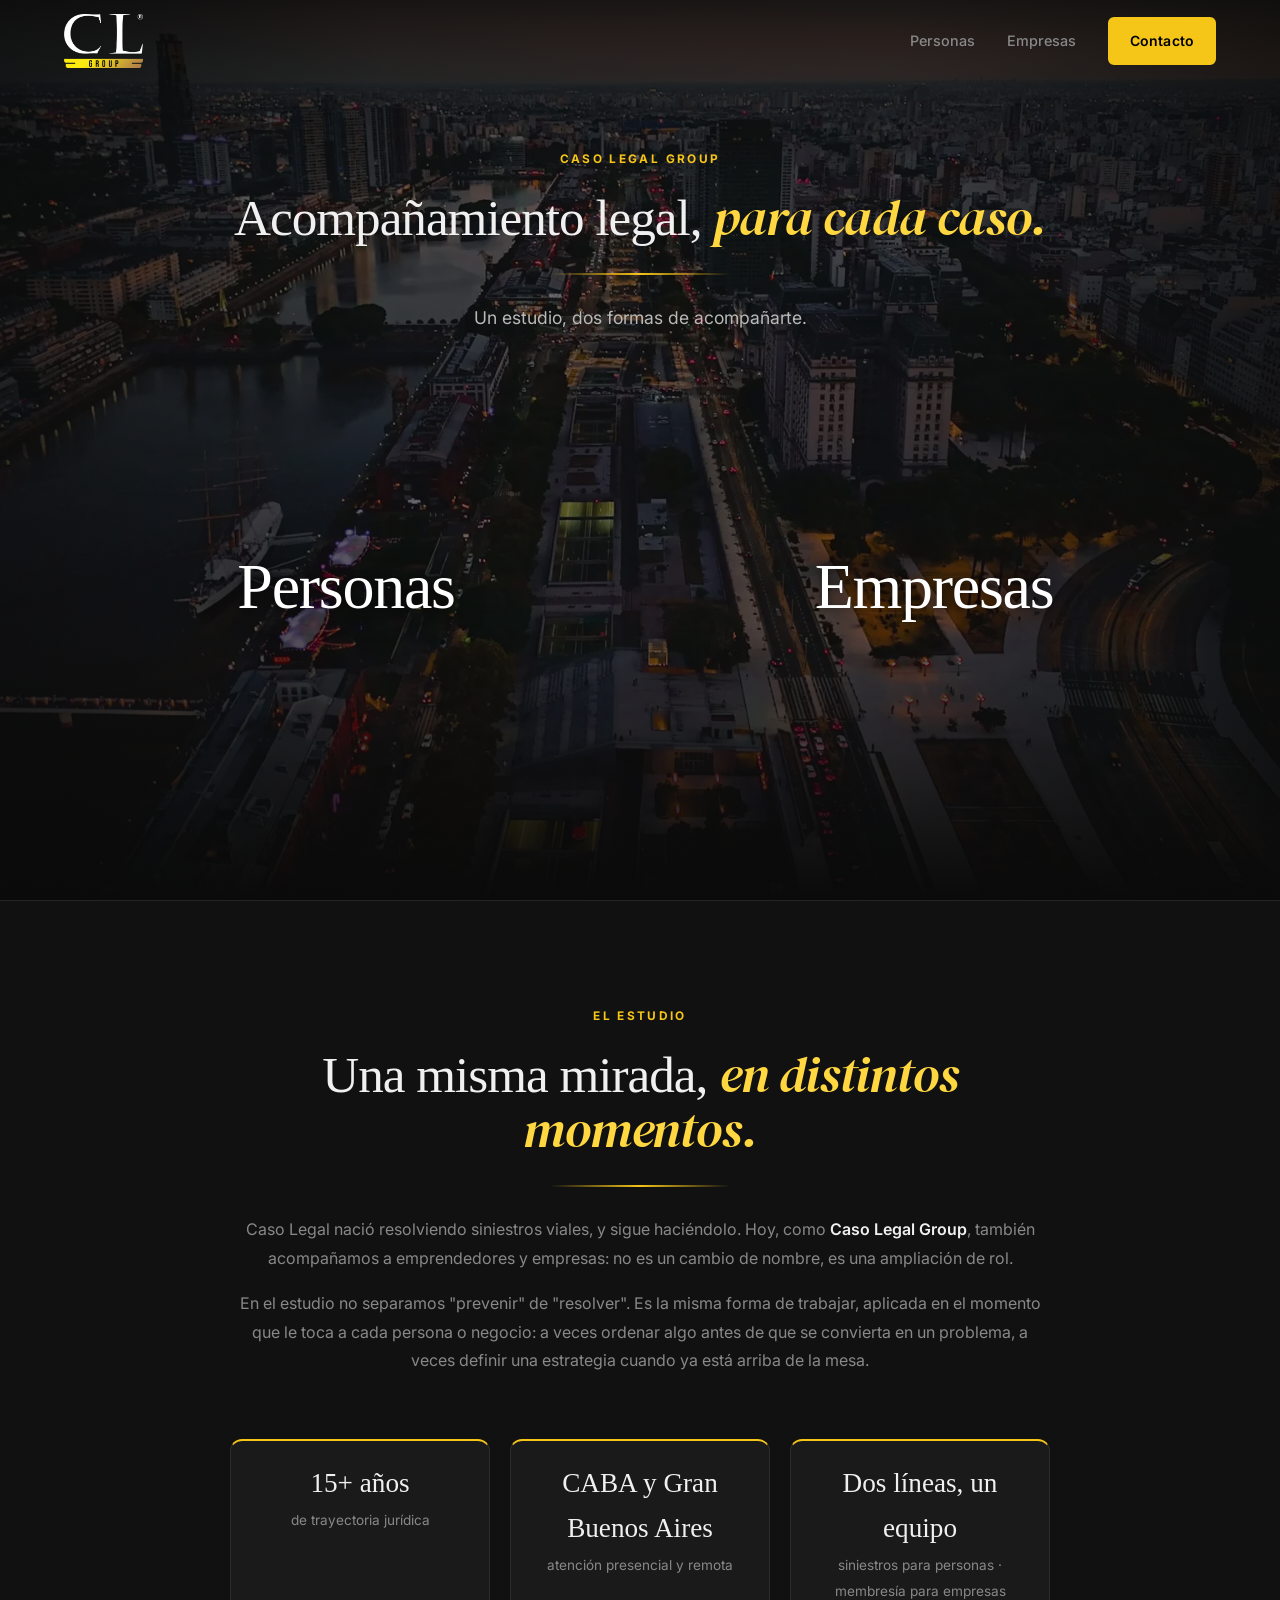
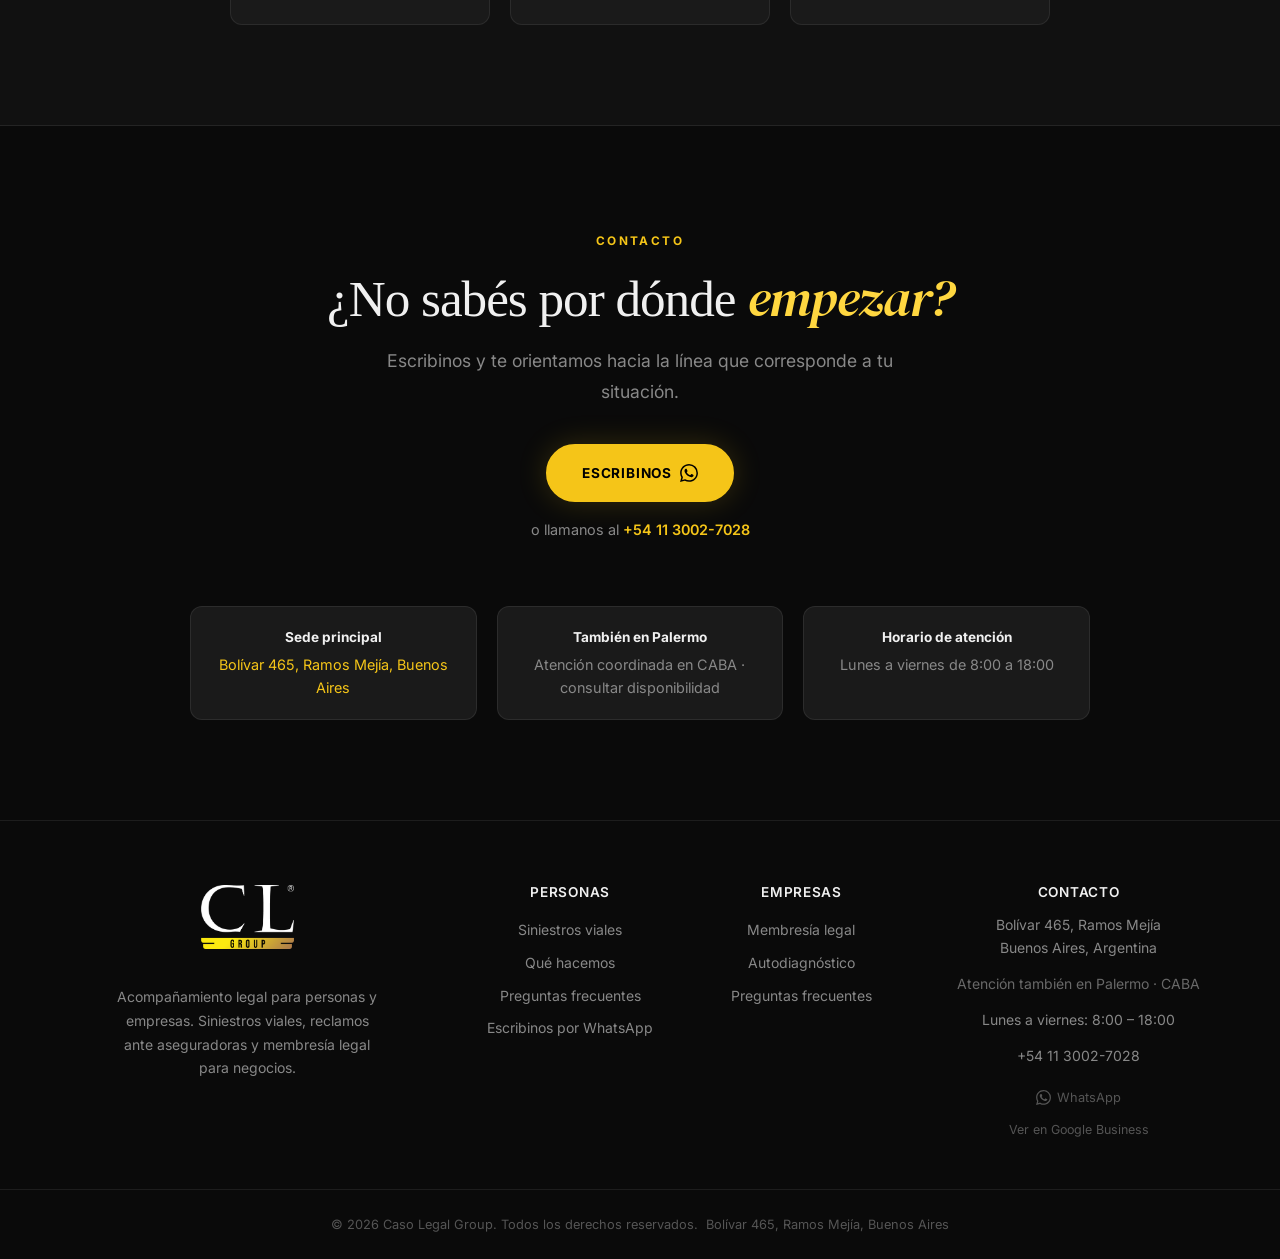
==== commit 27a1bd01: "Home: actualizar zona de cobertura en "El estudio" a CABA y Gran Buenos Aires Co-Authored-By: Claude" ====
--- a/index.html
+++ b/index.html
@@ -164,7 +164,7 @@
               <span>de trayectoria jurídica</span>
             </div>
             <div class="g-stat">
-              <strong>Ramos Mejía y Palermo</strong>
+              <strong>CABA y Gran Buenos Aires</strong>
               <span>atención presencial y remota</span>
             </div>
             <div class="g-stat">
